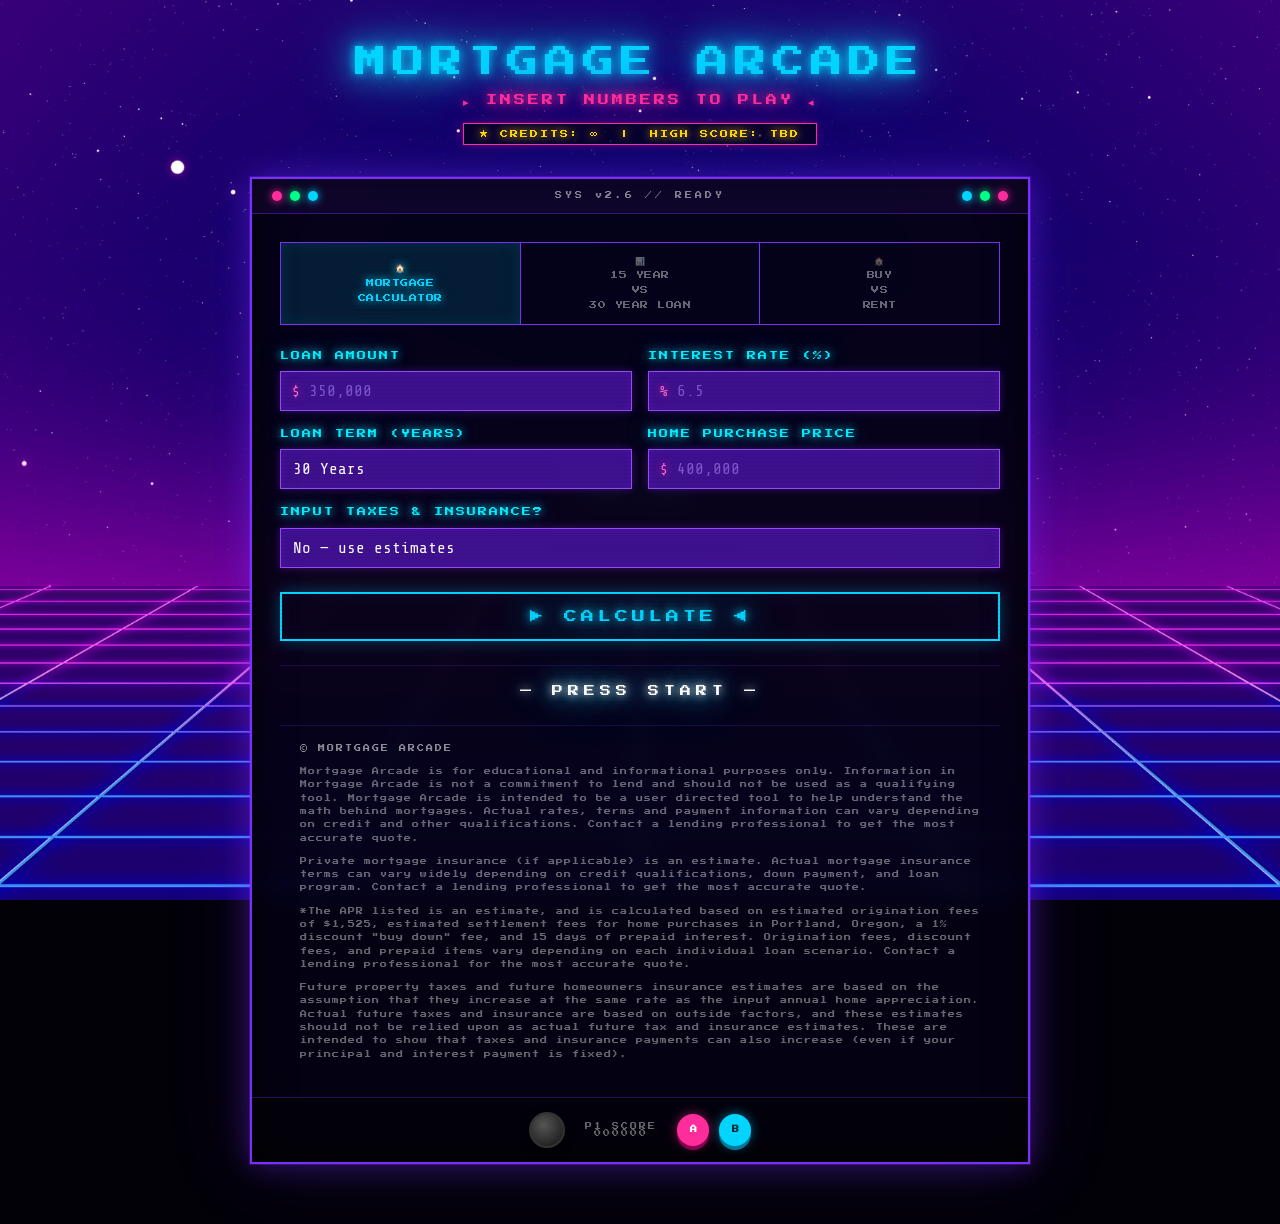
==== index.html @ 1bd2f2fd "Rename index.html.html to index.html" ====
<!DOCTYPE html>
<html lang="en">
<head>
<meta charset="UTF-8">
<meta name="viewport" content="width=device-width, initial-scale=1.0">
<title>MORTGAGE ARCADE</title>
<link href="https://fonts.googleapis.com/css2?family=Press+Start+2P&family=Orbitron:wght@700&family=Share+Tech+Mono&display=swap" rel="stylesheet">
<style>
  :root {
    --pink: #ff2d9b;
    --blue: #00d4ff;
    --purple: #7b2fff;
    --dark: #05030f;
    --darker: #020108;
    --grid-pink: rgba(255, 45, 155, 0.6);
    --grid-blue: rgba(0, 212, 255, 0.8);
    --glow-pink: 0 0 10px #ff2d9b, 0 0 30px #ff2d9b, 0 0 60px #ff2d9b;
    --glow-blue: 0 0 10px #00d4ff, 0 0 30px #00d4ff, 0 0 60px #00d4ff;
    --glow-purple: 0 0 10px #7b2fff, 0 0 30px #7b2fff;
  }

  * { margin: 0; padding: 0; box-sizing: border-box; }

  body {
    background: var(--darker);
    font-family: 'Press Start 2P', monospace;
    min-height: 100vh;
    overflow-x: hidden;
    color: white;
  }

  .scene {
    position: fixed; inset: 0; z-index: 0;
    background: url('background.png') center center / cover no-repeat;
    background-color: #05030f;
  }

  .app {
    position: relative; z-index: 10; min-height: 100vh;
    display: flex; flex-direction: column; align-items: center;
    padding: 30px 20px 60px;
  }

  .header { text-align: center; margin-bottom: 32px; margin-top: 10px; }

  .title-main {
    font-size: clamp(18px, 4vw, 32px); letter-spacing: 6px;
    color: var(--blue); text-shadow: var(--glow-blue); line-height: 1.4;
  }

  .title-sub {
    font-size: clamp(8px, 1.5vw, 11px); color: var(--pink);
    text-shadow: var(--glow-pink); letter-spacing: 3px; margin-top: 10px;
  }

  .coin-display {
    display: inline-flex; align-items: center; gap: 8px; margin-top: 14px;
    background: rgba(0,0,0,0.6); border: 1px solid var(--pink);
    box-shadow: 0 0 10px rgba(255,45,155,0.3); padding: 6px 16px;
    font-size: 8px; color: #ffd700; text-shadow: 0 0 8px #ffd700; letter-spacing: 2px;
  }

  .cabinet {
    width: 100%; max-width: 780px;
    background: rgba(5, 3, 20, 0.92); border: 2px solid var(--purple);
    box-shadow:
      0 0 0 1px rgba(123,47,255,0.3), 0 0 30px rgba(123,47,255,0.4),
      0 0 80px rgba(123,47,255,0.15), inset 0 0 40px rgba(0,0,0,0.8);
    backdrop-filter: blur(10px);
  }

  .cabinet-top {
    display: flex; align-items: center; justify-content: space-between;
    padding: 12px 20px; border-bottom: 1px solid rgba(123,47,255,0.4);
    background: rgba(123,47,255,0.08);
  }

  .cab-lights { display: flex; gap: 8px; }
  .cab-light { width: 10px; height: 10px; border-radius: 50%; }
  .cab-light.r { background: var(--pink); box-shadow: 0 0 8px var(--pink); }
  .cab-light.g { background: #00ff88; box-shadow: 0 0 8px #00ff88; }
  .cab-light.b { background: var(--blue); box-shadow: 0 0 8px var(--blue); }
  .cab-title { font-size: 7px; color: rgba(255,255,255,0.5); letter-spacing: 3px; }

  .screen { padding: 28px 28px 20px; position: relative; }
  .screen::after {
    content: ''; position: absolute; inset: 0;
    background: repeating-linear-gradient(0deg, transparent, transparent 2px, rgba(0,0,0,0.03) 2px, rgba(0,0,0,0.03) 4px);
    pointer-events: none; z-index: 100;
  }

  /* ── MODE SELECTOR ── */
  .mode-selector {
    display: flex; gap: 0; margin-bottom: 24px; border: 1px solid var(--purple);
  }

  .mode-btn {
    flex: 1; padding: 10px 4px; background: transparent; border: none; cursor: pointer;
    font-family: 'Press Start 2P', monospace; font-size: clamp(6px, 1vw, 8px);
    color: rgba(255,255,255,0.4); letter-spacing: 0.5px; transition: all 0.15s;
    border-right: 1px solid var(--purple); text-align: center; line-height: 1.9;
  }
  .mode-btn:last-child { border-right: none; }
  .mode-btn:hover { background: rgba(123,47,255,0.2); color: white; }
  .mode-btn.active {
    background: rgba(0,212,255,0.12); color: var(--blue);
    text-shadow: 0 0 8px var(--blue); box-shadow: inset 0 0 15px rgba(0,212,255,0.1);
  }

  .panel { display: none; }
  .panel.active { display: block; }

  /* ── FORM ── */
  .calc-form { display: flex; flex-direction: column; gap: 16px; }

  .form-row { display: grid; grid-template-columns: 1fr 1fr; gap: 16px; }
  @media (max-width: 540px) { .form-row { grid-template-columns: 1fr; } }

  .field { display: flex; flex-direction: column; gap: 8px; }

  .field label {
    font-size: 9px; color: #00eeff;
    text-shadow: 0 0 8px rgba(0,238,255,0.9), 0 0 20px rgba(0,212,255,0.5); letter-spacing: 2px; line-height: 1.6;
  }

  .field-wrap { position: relative; }

  .field-prefix {
    position: absolute; left: 12px; top: 50%; transform: translateY(-50%);
    font-family: 'Share Tech Mono', monospace; font-size: 14px;
    color: #ff6ec7; pointer-events: none;
    text-shadow: 0 0 8px rgba(255,45,155,0.8);
  }

  .field input, .field select {
    width: 100%; background: rgba(80, 20, 180, 0.75); border: 1px solid rgba(160,80,255,0.9);
    color: #ffffff; font-family: 'Share Tech Mono', monospace; font-size: 16px;
    padding: 10px 12px 10px 28px; outline: none;
    transition: border-color 0.2s, box-shadow 0.2s; -webkit-appearance: none;
    box-shadow: 0 0 8px rgba(123,47,255,0.35), inset 0 0 12px rgba(123,47,255,0.12);
  }
  .field input.no-prefix, .field select { padding-left: 12px; }
  .field input:focus, .field select:focus {
    border-color: #00eeff;
    box-shadow: 0 0 0 1px #00eeff, 0 0 18px rgba(0,212,255,0.5), inset 0 0 14px rgba(0,212,255,0.1);
  }
  .field input::placeholder { color: rgba(180,140,255,0.55); }
  .field select option { background: #0a0020; }

  /* Optional tax/insurance fields */
  .optional-fields {
    display: none;
    flex-direction: column;
    gap: 16px;
    padding: 16px;
    border: 1px solid rgba(255,45,155,0.3);
    background: rgba(255,45,155,0.04);
    margin-top: -4px;
  }
  .optional-fields.visible { display: flex; }

  .calc-btn {
    width: 100%; padding: 16px; background: transparent; border: 2px solid var(--blue);
    color: var(--blue); font-family: 'Press Start 2P', monospace;
    font-size: clamp(9px, 1.8vw, 13px); letter-spacing: 4px; cursor: pointer;
    transition: all 0.2s; text-shadow: var(--glow-blue);
    box-shadow: 0 0 15px rgba(0,212,255,0.3), inset 0 0 15px rgba(0,212,255,0.05);
    margin-top: 8px; position: relative; overflow: hidden;
  }
  .calc-btn::before {
    content: ''; position: absolute; inset: 0;
    background: linear-gradient(90deg, transparent, rgba(0,212,255,0.15), transparent);
    transform: translateX(-100%); transition: transform 0.5s;
  }
  .calc-btn:hover {
    background: rgba(0,212,255,0.12);
    box-shadow: 0 0 25px rgba(0,212,255,0.6), inset 0 0 25px rgba(0,212,255,0.1);
    transform: translateY(-1px);
  }
  .calc-btn:hover::before { transform: translateX(100%); }
  .calc-btn:active { transform: translateY(1px); }

  /* ── RESULTS ── */
  .results-panel {
    margin-top: 28px;
    display: none;
  }
  .results-panel.show { display: block; }

  /* Big total payment display */
  .total-payment-block {
    text-align: center;
    padding: 28px 20px 24px;
    background: rgba(0,212,255,0.07);
    border: 2px solid var(--blue);
    box-shadow: 0 0 30px rgba(0,212,255,0.2), inset 0 0 30px rgba(0,212,255,0.04);
    margin-bottom: 24px;
  }

  .total-label {
    font-family: 'Press Start 2P', monospace;
    font-size: clamp(8px, 1.5vw, 11px);
    color: rgba(255,255,255,0.6);
    letter-spacing: 4px;
    text-transform: uppercase;
    margin-bottom: 14px;
  }

  .total-amount {
    font-family: 'Share Tech Mono', monospace;
    font-size: clamp(38px, 8vw, 62px);
    font-weight: bold;
    color: var(--blue);
    text-shadow: 0 0 20px rgba(0,212,255,0.8), 0 0 50px rgba(0,212,255,0.4);
    line-height: 1;
    letter-spacing: 2px;
  }

  .total-sublabel {
    font-family: 'Share Tech Mono', monospace;
    font-size: 13px;
    color: rgba(255,255,255,0.4);
    letter-spacing: 2px;
    margin-top: 8px;
  }

  .total-apr {
    font-family: 'Share Tech Mono', monospace;
    font-size: clamp(16px, 2.8vw, 22px);
    font-weight: bold;
    color: var(--blue);
    text-shadow: 0 0 14px rgba(0,212,255,0.6);
    letter-spacing: 2px;
    margin-top: 10px;
  }

  /* APR in compare columns */
  .compare-apr {
    font-family: 'Share Tech Mono', monospace;
    font-size: clamp(13px, 2vw, 17px);
    font-weight: bold;
    letter-spacing: 1px;
    margin-top: 8px;
  }
  .col-15 .compare-apr { color: var(--blue); text-shadow: 0 0 10px rgba(0,212,255,0.5); }
  .col-30 .compare-apr { color: var(--pink); text-shadow: 0 0 10px rgba(255,45,155,0.5); }

  /* Line items */
  .line-items {
    display: flex;
    flex-direction: column;
    gap: 0;
    border: 1px solid rgba(123,47,255,0.4);
  }

  .line-item {
    display: flex;
    align-items: center;
    justify-content: space-between;
    padding: 16px 20px;
    border-bottom: 1px solid rgba(123,47,255,0.2);
    background: rgba(0,0,0,0.35);
    transition: background 0.15s;
  }
  .line-item:last-child { border-bottom: none; }
  .line-item:hover { background: rgba(123,47,255,0.1); }

  .line-item-label {
    font-family: 'Share Tech Mono', monospace;
    font-size: clamp(12px, 2vw, 15px);
    color: rgba(255,255,255,0.75);
    letter-spacing: 1px;
  }

  .line-item-value {
    font-family: 'Share Tech Mono', monospace;
    font-size: clamp(15px, 2.8vw, 22px);
    font-weight: bold;
    color: #fff;
    letter-spacing: 1px;
    white-space: nowrap;
  }

  .line-item.pmi { background: rgba(255,45,155,0.06); }
  .line-item.pmi .line-item-value { color: var(--pink); text-shadow: 0 0 8px rgba(255,45,155,0.5); }

  /* PMI disclaimer */
  .pmi-disclaimer {
    display: none;
    margin-top: 18px;
    padding: 14px 18px;
    border: 1px solid rgba(255,45,155,0.35);
    background: rgba(255,45,155,0.05);
    box-shadow: 0 0 14px rgba(255,45,155,0.1);
  }
  .pmi-disclaimer.show { display: block; }
  .pmi-disclaimer p {
    font-family: 'Share Tech Mono', monospace;
    font-size: 11px;
    color: rgba(255,255,255,0.65);
    line-height: 1.9;
  }
  .pmi-disclaimer p strong { color: var(--pink); }

  /* ── FOOTER CABINET ── */
  .cabinet-footer {
    display: flex; align-items: center; justify-content: center; gap: 20px;
    padding: 14px 20px; border-top: 1px solid rgba(123,47,255,0.3);
    background: rgba(0,0,0,0.4);
  }

  .joystick {
    width: 36px; height: 36px; background: radial-gradient(circle at 40% 35%, #555, #111);
    border-radius: 50%; border: 2px solid #333; box-shadow: 0 3px 8px rgba(0,0,0,0.8);
    cursor: pointer; transition: transform 0.1s;
  }
  .joystick:active { transform: scale(0.92); }

  .action-btns { display: flex; gap: 10px; }

  .action-btn {
    width: 32px; height: 32px; border-radius: 50%; border: none; cursor: pointer;
    font-family: 'Press Start 2P', monospace; font-size: 7px; font-weight: bold;
    transition: all 0.15s; position: relative; top: 0;
  }
  .action-btn:active { top: 3px; }
  .btn-a { background: var(--pink); color: white; box-shadow: 0 4px 0 #8a0050, 0 0 12px rgba(255,45,155,0.5); }
  .btn-b { background: var(--blue); color: #002a33; box-shadow: 0 4px 0 #007a99, 0 0 12px rgba(0,212,255,0.5); }

  .score-display { font-size: 7px; color: rgba(255,255,255,0.4); letter-spacing: 2px; text-align: center; }

  /* ── ARCADE DISCLAIMER ── */
  .arcade-disclaimer {
    margin-top: 28px;
    padding: 16px 20px;
    border-top: 1px solid rgba(123,47,255,0.2);
    display: flex;
    flex-direction: column;
    gap: 10px;
  }
  .arcade-disclaimer p {
    font-family: 'Press Start 2P', monospace;
    font-size: 7px;
    color: rgba(255,255,255,0.4);
    letter-spacing: 1px;
    line-height: 1.9;
    text-align: left;
  }
  .arcade-disclaimer p:first-child {
    color: rgba(255,255,255,0.55);
    letter-spacing: 2px;
  }

  .press-start { text-align: center; margin-top: 24px; padding-top: 20px; border-top: 1px solid rgba(123,47,255,0.2); }
  .press-start-text {
    font-size: clamp(8px, 1.5vw, 11px); color: #fff;
    text-shadow: 0 0 10px #fff, 0 0 20px var(--blue), 0 0 40px var(--blue), 0 0 70px var(--blue);
    letter-spacing: 5px; cursor: pointer; transition: text-shadow 0.3s;
  }
  .press-start-text:hover {
    text-shadow: 0 0 15px #fff, 0 0 30px var(--blue), 0 0 60px var(--blue), 0 0 100px var(--blue), 0 0 140px rgba(0,212,255,0.5);
  }

  ::-webkit-scrollbar { width: 4px; height: 4px; }
  ::-webkit-scrollbar-track { background: rgba(0,0,0,0.3); }
  ::-webkit-scrollbar-thumb { background: var(--purple); }

  /* ── ARCADE ALERT MODAL ── */
  .arcade-alert-overlay {
    display: none;
    position: fixed;
    inset: 0;
    background: rgba(0,0,0,0.75);
    z-index: 1000;
    align-items: center;
    justify-content: center;
    padding: 20px;
  }
  .arcade-alert-overlay.show { display: flex; }

  .arcade-alert-box {
    background: rgba(5, 3, 20, 0.98);
    border: 2px solid var(--pink);
    box-shadow: 0 0 40px rgba(255,45,155,0.5), inset 0 0 30px rgba(0,0,0,0.6);
    padding: 36px 32px 28px;
    max-width: 480px;
    width: 100%;
    text-align: center;
    position: relative;
  }

  .arcade-alert-box.warn-over100 {
    border-color: var(--blue);
    box-shadow: 0 0 40px rgba(0,212,255,0.5), inset 0 0 30px rgba(0,0,0,0.6);
  }

  .arcade-alert-icon {
    font-family: 'Press Start 2P', monospace;
    font-size: clamp(18px, 4vw, 28px);
    color: var(--pink);
    text-shadow: var(--glow-pink);
    margin-bottom: 18px;
    letter-spacing: 4px;
  }
  .warn-over100 .arcade-alert-icon { color: var(--blue); text-shadow: var(--glow-blue); }

  .arcade-alert-msg {
    font-family: 'Share Tech Mono', monospace;
    font-size: clamp(12px, 2vw, 15px);
    color: rgba(255,255,255,0.85);
    line-height: 1.8;
    letter-spacing: 1px;
    margin-bottom: 24px;
  }

  .arcade-alert-btn {
    font-family: 'Press Start 2P', monospace;
    font-size: clamp(8px, 1.4vw, 11px);
    letter-spacing: 3px;
    padding: 12px 28px;
    background: transparent;
    border: 2px solid var(--pink);
    color: var(--pink);
    text-shadow: var(--glow-pink);
    box-shadow: 0 0 14px rgba(255,45,155,0.3);
    cursor: pointer;
    transition: all 0.15s;
  }
  .arcade-alert-btn:hover {
    background: rgba(255,45,155,0.12);
    box-shadow: 0 0 24px rgba(255,45,155,0.6);
  }
  .warn-over100 .arcade-alert-btn {
    border-color: var(--blue);
    color: var(--blue);
    text-shadow: var(--glow-blue);
    box-shadow: 0 0 14px rgba(0,212,255,0.3);
  }
  .warn-over100 .arcade-alert-btn:hover {
    background: rgba(0,212,255,0.12);
    box-shadow: 0 0 24px rgba(0,212,255,0.6);
  }

  /* ── 15 vs 30 COMPARISON LAYOUT ── */
  .compare-inputs {
    display: grid;
    grid-template-columns: 1fr 1fr;
    gap: 16px;
    margin-bottom: 20px;
  }
  @media (max-width: 560px) { .compare-inputs { grid-template-columns: 1fr; } }

  .compare-col {
    border: 1px solid rgba(123,47,255,0.5);
    padding: 16px;
    background: rgba(0,0,0,0.3);
  }

  .compare-col-title {
    font-family: 'Press Start 2P', monospace;
    font-size: clamp(8px, 1.4vw, 11px);
    letter-spacing: 3px;
    text-align: center;
    padding-bottom: 14px;
    margin-bottom: 14px;
    border-bottom: 1px solid rgba(123,47,255,0.3);
  }
  .compare-col-title.title-15 {
    color: var(--blue);
    text-shadow: var(--glow-blue);
  }
  .compare-col-title.title-30 {
    color: var(--pink);
    text-shadow: var(--glow-pink);
  }

  .compare-col .field { margin-bottom: 12px; }
  .compare-col .field:last-child { margin-bottom: 0; }

  /* Shared T&I row below the two columns */
  .compare-tai-row {
    margin-bottom: 16px;
  }

  /* Side-by-side results */
  .compare-results {
    display: none;
    margin-top: 28px;
  }
  .compare-results.show { display: block; }

  .compare-results-grid {
    display: grid;
    grid-template-columns: 1fr 1fr;
    gap: 16px;
    margin-bottom: 20px;
  }
  @media (max-width: 560px) { .compare-results-grid { grid-template-columns: 1fr; } }

  .compare-result-col {
    border: 2px solid rgba(123,47,255,0.5);
    background: rgba(0,0,0,0.4);
    overflow: hidden;
  }
  .compare-result-col.col-15 { border-color: rgba(0,212,255,0.5); }
  .compare-result-col.col-30 { border-color: rgba(255,45,155,0.5); }

  .compare-result-header {
    font-family: 'Press Start 2P', monospace;
    font-size: clamp(8px, 1.4vw, 10px);
    letter-spacing: 3px;
    text-align: center;
    padding: 12px 8px;
    border-bottom: 1px solid rgba(123,47,255,0.3);
  }
  .col-15 .compare-result-header { background: rgba(0,212,255,0.08); color: var(--blue); text-shadow: var(--glow-blue); border-color: rgba(0,212,255,0.2); }
  .col-30 .compare-result-header { background: rgba(255,45,155,0.08); color: var(--pink); text-shadow: var(--glow-pink); border-color: rgba(255,45,155,0.2); }

  .compare-total-block {
    text-align: center;
    padding: 18px 10px 14px;
    border-bottom: 1px solid rgba(123,47,255,0.2);
  }
  .col-15 .compare-total-block { border-color: rgba(0,212,255,0.15); }
  .col-30 .compare-total-block { border-color: rgba(255,45,155,0.15); }

  .compare-total-label {
    font-family: 'Press Start 2P', monospace;
    font-size: clamp(6px, 1vw, 8px);
    color: rgba(255,255,255,0.5);
    letter-spacing: 2px;
    margin-bottom: 8px;
  }

  .compare-total-amount {
    font-family: 'Share Tech Mono', monospace;
    font-size: clamp(24px, 4.5vw, 38px);
    font-weight: bold;
    line-height: 1;
    letter-spacing: 1px;
  }
  .col-15 .compare-total-amount { color: var(--blue); text-shadow: 0 0 16px rgba(0,212,255,0.7); }
  .col-30 .compare-total-amount { color: var(--pink); text-shadow: 0 0 16px rgba(255,45,155,0.7); }

  .compare-total-sub {
    font-family: 'Share Tech Mono', monospace;
    font-size: 11px;
    color: rgba(255,255,255,0.35);
    margin-top: 4px;
  }

  .compare-line-items { display: flex; flex-direction: column; }

  .compare-line-item {
    display: flex;
    flex-direction: column;
    padding: 10px 14px;
    border-bottom: 1px solid rgba(123,47,255,0.12);
    background: rgba(0,0,0,0.2);
    transition: background 0.15s;
  }
  .compare-line-item:last-child { border-bottom: none; }
  .compare-line-item:hover { background: rgba(123,47,255,0.1); }

  .compare-line-label {
    font-family: 'Share Tech Mono', monospace;
    font-size: clamp(9px, 1.4vw, 11px);
    color: rgba(255,255,255,0.55);
    letter-spacing: 0.5px;
    margin-bottom: 3px;
    text-transform: uppercase;
  }

  .compare-line-value {
    font-family: 'Share Tech Mono', monospace;
    font-size: clamp(14px, 2.2vw, 18px);
    font-weight: bold;
    color: #fff;
  }

  .compare-line-item.pmi-item { background: rgba(255,45,155,0.06); }
  .compare-line-item.pmi-item .compare-line-value { color: var(--pink); text-shadow: 0 0 8px rgba(255,45,155,0.5); }

  /* Shared PMI disclaimer below both columns */
  .compare-pmi-disclaimer {
    display: none;
    margin-top: 16px;
    padding: 14px 18px;
    border: 1px solid rgba(255,45,155,0.35);
    background: rgba(255,45,155,0.05);
    box-shadow: 0 0 14px rgba(255,45,155,0.1);
  }
  .compare-pmi-disclaimer.show { display: block; }
  .compare-pmi-disclaimer p {
    font-family: 'Share Tech Mono', monospace;
    font-size: 11px;
    color: rgba(255,255,255,0.65);
    line-height: 1.9;
  }
  .compare-pmi-disclaimer p strong { color: var(--pink); }

  /* ── PAYMENT DIFFERENCE CALLOUT ── */
  .payment-diff-block {
    display: none;
    margin-top: 20px;
    padding: 20px 24px;
    border: 2px solid #ffd700;
    background: rgba(255, 215, 0, 0.07);
    box-shadow: 0 0 24px rgba(255,215,0,0.25), inset 0 0 20px rgba(255,215,0,0.04);
    text-align: center;
  }
  .payment-diff-block.show { display: block; }
  .payment-diff-text {
    font-family: 'Share Tech Mono', monospace;
    font-size: clamp(14px, 2.5vw, 18px);
    font-weight: bold;
    color: #ffd700;
    text-shadow: 0 0 12px rgba(255,215,0,0.8);
    line-height: 1.6;
  }
  .payment-diff-text .diff-amount {
    font-size: clamp(20px, 4vw, 28px);
    display: inline-block;
  }

  /* ── PROS / CONS GRID ── */
  .pros-cons-grid {
    display: none;
    grid-template-columns: 1fr 1fr;
    gap: 16px;
    margin-top: 20px;
  }
  .pros-cons-grid.show { display: grid; }
  @media (max-width: 560px) { .pros-cons-grid { grid-template-columns: 1fr; } }

  .pros-cons-col {
    display: flex;
    flex-direction: column;
    gap: 10px;
  }

  .pc-section {
    border: 1px solid rgba(123,47,255,0.3);
    background: rgba(0,0,0,0.3);
    padding: 14px 16px;
  }
  .col-15 .pc-section { border-color: rgba(0,212,255,0.25); }
  .col-30 .pc-section { border-color: rgba(255,45,155,0.25); }

  .pc-title {
    font-family: 'Press Start 2P', monospace;
    font-size: clamp(7px, 1.1vw, 9px);
    letter-spacing: 3px;
    margin-bottom: 10px;
    padding-bottom: 8px;
    border-bottom: 1px solid rgba(255,255,255,0.08);
  }
  .pc-title.pros { color: #00ff88; text-shadow: 0 0 8px rgba(0,255,136,0.5); }
  .pc-title.cons { color: var(--pink); text-shadow: 0 0 8px rgba(255,45,155,0.4); }

  .pc-list {
    list-style: none;
    display: flex;
    flex-direction: column;
    gap: 8px;
  }
  .pc-list li {
    font-family: 'Share Tech Mono', monospace;
    font-size: clamp(10px, 1.6vw, 12px);
    color: rgba(255,255,255,0.8);
    line-height: 1.6;
    padding-left: 16px;
    position: relative;
  }
  .pc-list li::before {
    position: absolute;
    left: 0;
    top: 0;
  }
  .pros .pc-list li::before { content: '✓'; color: #00ff88; }
  .cons .pc-list li::before { content: '✗'; color: var(--pink); }
  .pc-list li em {
    color: #ffd700;
    font-style: normal;
    text-shadow: 0 0 6px rgba(255,215,0,0.5);
  }

  /* Accelerated payoff highlight */
  .payoff-highlight {
    display: block;
    margin-top: 8px;
    font-family: 'Orbitron', sans-serif;
    font-size: clamp(10px, 1.6vw, 12px);
    font-weight: 700;
    color: #ffd700;
    text-shadow: 0 0 10px rgba(255,215,0,0.7), 0 0 24px rgba(255,215,0,0.3);
    line-height: 1.7;
    letter-spacing: 0.5px;
    border-left: 3px solid #ffd700;
    padding-left: 10px;
    background: rgba(255,215,0,0.05);
    padding-top: 6px;
    padding-bottom: 6px;
  }

  /* ── BUY VS RENT PANEL ── */
  .bvr-inputs {
    display: grid;
    grid-template-columns: 1fr 1fr;
    gap: 16px;
    margin-bottom: 20px;
  }
  @media (max-width: 580px) { .bvr-inputs { grid-template-columns: 1fr; } }

  .bvr-col {
    border: 1px solid rgba(123,47,255,0.5);
    padding: 16px;
    background: rgba(0,0,0,0.3);
  }

  .bvr-col-title {
    font-family: 'Press Start 2P', monospace;
    font-size: clamp(8px, 1.4vw, 11px);
    letter-spacing: 3px;
    text-align: center;
    padding-bottom: 14px;
    margin-bottom: 14px;
    border-bottom: 1px solid rgba(123,47,255,0.3);
  }
  .bvr-col-title.title-rent { color: var(--pink); text-shadow: var(--glow-pink); border-color: rgba(255,45,155,0.25); }
  .bvr-col-title.title-buy  { color: var(--blue); text-shadow: var(--glow-blue); border-color: rgba(0,212,255,0.25); }

  .bvr-col .field { margin-bottom: 12px; }
  .bvr-col .field:last-child { margin-bottom: 0; }

  .bvr-opt-fields {
    display: none;
    flex-direction: column;
    gap: 10px;
    padding: 12px;
    border: 1px solid rgba(255,45,155,0.25);
    background: rgba(255,45,155,0.04);
    margin-top: 8px;
  }
  .bvr-opt-fields.visible { display: flex; }

  /* Results */
  .bvr-results {
    display: none;
    margin-top: 28px;
  }
  .bvr-results.show { display: block; }

  .bvr-results-grid {
    display: grid;
    grid-template-columns: 1fr 1fr;
    gap: 16px;
    margin-bottom: 20px;
  }
  @media (max-width: 580px) { .bvr-results-grid { grid-template-columns: 1fr; } }

  .bvr-result-col {
    border: 2px solid rgba(123,47,255,0.5);
    background: rgba(0,0,0,0.4);
    overflow: hidden;
  }
  .bvr-result-col.col-rent { border-color: rgba(255,45,155,0.5); }
  .bvr-result-col.col-buy  { border-color: rgba(0,212,255,0.5); }

  .bvr-result-header {
    font-family: 'Press Start 2P', monospace;
    font-size: clamp(8px, 1.4vw, 10px);
    letter-spacing: 3px;
    text-align: center;
    padding: 12px 8px;
    border-bottom: 1px solid rgba(123,47,255,0.2);
  }
  .col-rent .bvr-result-header { background: rgba(255,45,155,0.08); color: var(--pink); text-shadow: var(--glow-pink); border-color: rgba(255,45,155,0.2); }
  .col-buy  .bvr-result-header { background: rgba(0,212,255,0.08);  color: var(--blue); text-shadow: var(--glow-blue);  border-color: rgba(0,212,255,0.2);  }

  .bvr-metric-block {
    padding: 16px 14px 12px;
    border-bottom: 1px solid rgba(123,47,255,0.15);
  }
  .col-rent .bvr-metric-block { border-color: rgba(255,45,155,0.12); }
  .col-buy  .bvr-metric-block { border-color: rgba(0,212,255,0.12);  }
  .bvr-metric-block:last-child { border-bottom: none; }

  .bvr-metric-title {
    font-family: 'Press Start 2P', monospace;
    font-size: clamp(6px, 0.9vw, 8px);
    letter-spacing: 2px;
    margin-bottom: 10px;
    color: rgba(255,255,255,0.45);
  }

  .bvr-metric-value {
    font-family: 'Share Tech Mono', monospace;
    font-size: clamp(22px, 4vw, 34px);
    font-weight: bold;
    line-height: 1;
    letter-spacing: 1px;
    margin-bottom: 10px;
  }
  .col-rent .bvr-metric-value { color: var(--pink); text-shadow: 0 0 14px rgba(255,45,155,0.6); }
  .col-buy  .bvr-metric-value { color: var(--blue); text-shadow: 0 0 14px rgba(0,212,255,0.6);  }

  .bvr-sub-lines { display: flex; flex-direction: column; gap: 0; }

  .bvr-sub-line {
    display: flex;
    justify-content: space-between;
    align-items: center;
    padding: 7px 0;
    border-bottom: 1px solid rgba(255,255,255,0.05);
    gap: 8px;
  }
  .bvr-sub-line:last-child { border-bottom: none; }

  .bvr-sub-label {
    font-family: 'Share Tech Mono', monospace;
    font-size: clamp(9px, 1.3vw, 11px);
    color: rgba(255,255,255,0.5);
    text-transform: uppercase;
    letter-spacing: 0.5px;
    flex: 1;
  }

  .bvr-sub-value {
    font-family: 'Share Tech Mono', monospace;
    font-size: clamp(12px, 1.8vw, 15px);
    font-weight: bold;
    color: #fff;
    white-space: nowrap;
  }

  /* Net worth comparison callout */
  .bvr-verdict {
    display: none;
    margin-top: 20px;
    padding: 20px 24px;
    border: 2px solid #ffd700;
    background: rgba(255,215,0,0.07);
    box-shadow: 0 0 24px rgba(255,215,0,0.2);
    text-align: center;
  }
  .bvr-verdict.show { display: block; }
  .bvr-verdict-text {
    font-family: 'Share Tech Mono', monospace;
    font-size: clamp(13px, 2.2vw, 16px);
    font-weight: bold;
    color: #ffd700;
    text-shadow: 0 0 10px rgba(255,215,0,0.7);
    line-height: 1.7;
  }
  .bvr-verdict-text .v-amount {
    font-size: clamp(18px, 3.5vw, 26px);
    display: inline-block;
  }

  /* ── DOWN PAYMENT INVEST POPUP ── */
  .dp-invest-popup {
    display: none;
    margin-top: 8px;
    padding: 12px 14px;
    border: 1px solid #ffd700;
    background: rgba(255,215,0,0.07);
    box-shadow: 0 0 12px rgba(255,215,0,0.2);
    animation: fadeInPop 0.25s ease;
  }
  .dp-invest-popup.visible { display: block; }

  @keyframes fadeInPop {
    from { opacity: 0; transform: translateY(-6px); }
    to   { opacity: 1; transform: translateY(0); }
  }

  .dp-invest-label {
    font-family: 'Press Start 2P', monospace;
    font-size: clamp(7px, 1vw, 9px);
    color: #ffd700;
    text-shadow: 0 0 8px rgba(255,215,0,0.6);
    letter-spacing: 2px;
    margin-bottom: 10px;
    line-height: 1.6;
  }

  .dp-invest-options {
    display: flex;
    gap: 10px;
  }

  .dp-invest-btn {
    flex: 1;
    padding: 9px 6px;
    background: transparent;
    border: 1px solid rgba(255,215,0,0.4);
    color: rgba(255,255,255,0.6);
    font-family: 'Press Start 2P', monospace;
    font-size: clamp(7px, 1vw, 9px);
    letter-spacing: 2px;
    cursor: pointer;
    transition: all 0.15s;
    text-align: center;
  }
  .dp-invest-btn:hover {
    border-color: #ffd700;
    color: #ffd700;
    background: rgba(255,215,0,0.08);
    box-shadow: 0 0 10px rgba(255,215,0,0.2);
  }
  .dp-invest-btn.selected {
    background: rgba(255,215,0,0.15);
    border-color: #ffd700;
    color: #ffd700;
    text-shadow: 0 0 8px rgba(255,215,0,0.6);
    box-shadow: 0 0 14px rgba(255,215,0,0.25);
  }

  .bvr-sub-line.dp-note .bvr-sub-label { color: #ffd700; }
  .bvr-sub-line.dp-note .bvr-sub-value { color: #ffd700; text-shadow: 0 0 6px rgba(255,215,0,0.5); }

  /* ── CURRENT PAYMENT BLOCK (top of results) ── */
  .bvr-current-grid {
    display: grid;
    grid-template-columns: 1fr 1fr;
    gap: 16px;
    margin-bottom: 0;
  }
  @media (max-width: 580px) { .bvr-current-grid { grid-template-columns: 1fr; } }

  .bvr-current-col {
    padding: 16px 18px;
    background: rgba(0,0,0,0.45);
    border-bottom: none;
  }
  .col-rent .bvr-current-col { border: 2px solid rgba(255,45,155,0.4); }
  .col-buy  .bvr-current-col { border: 2px solid rgba(0,212,255,0.4); }

  .bvr-current-label {
    font-family: 'Share Tech Mono', monospace;
    font-size: clamp(10px, 1.5vw, 13px);
    font-weight: normal;
    letter-spacing: 2px;
    color: rgba(255,255,255,0.45);
    margin-bottom: 6px;
    text-transform: uppercase;
  }

  .bvr-current-value {
    font-family: 'Share Tech Mono', monospace;
    font-size: clamp(20px, 3.8vw, 30px);
    font-weight: normal;
    line-height: 1;
    letter-spacing: 1px;
  }
  .col-rent .bvr-current-value { color: var(--pink); text-shadow: 0 0 10px rgba(255,45,155,0.4); }
  .col-buy  .bvr-current-value { color: var(--blue); text-shadow: 0 0 10px rgba(0,212,255,0.4); }

  .bvr-current-sub {
    font-family: 'Share Tech Mono', monospace;
    font-size: 11px;
    color: rgba(255,255,255,0.3);
    margin-top: 4px;
  }

  /* Dash items in current rent column */
  .bvr-sub-line .bvr-sub-value.dash-item {
    color: rgba(255,255,255,0.25);
    font-size: 16px;
  }

  /* Future section header labels (bigger/bolder than current) */
  .bvr-future-header {
    font-family: 'Press Start 2P', monospace;
    font-size: clamp(9px, 1.6vw, 12px);
    letter-spacing: 3px;
    text-align: center;
    padding: 14px 8px;
    border-bottom: 1px solid rgba(123,47,255,0.2);
    font-weight: bold;
  }
  .col-rent .bvr-future-header { background: rgba(255,45,155,0.1); color: var(--pink); text-shadow: var(--glow-pink); border-color: rgba(255,45,155,0.25); }
  .col-buy  .bvr-future-header { background: rgba(0,212,255,0.1);  color: var(--blue); text-shadow: var(--glow-blue);  border-color: rgba(0,212,255,0.25); }

  /* PMI disclaimer in current section */
  .bvr-current-pmi-disclaimer {
    display: none;
    margin-top: 14px;
    padding: 12px 16px;
    border: 1px solid rgba(255,45,155,0.35);
    background: rgba(255,45,155,0.05);
    box-shadow: 0 0 12px rgba(255,45,155,0.1);
  }
  .bvr-current-pmi-disclaimer.show { display: block; }
  .bvr-current-pmi-disclaimer p {
    font-family: 'Share Tech Mono', monospace;
    font-size: 11px;
    color: rgba(255,255,255,0.65);
    line-height: 1.9;
  }
  .bvr-current-pmi-disclaimer p strong { color: var(--pink); }

  /* ── YEARS DIVIDER ── */
  .bvr-years-divider {
    display: flex;
    align-items: center;
    justify-content: center;
    gap: 14px;
    margin: 22px 0 18px;
    position: relative;
  }
  .bvr-years-divider::before,
  .bvr-years-divider::after {
    content: '';
    flex: 1;
    height: 1px;
    background: linear-gradient(90deg, transparent, rgba(255,215,0,0.5));
  }
  .bvr-years-divider::after {
    background: linear-gradient(90deg, rgba(255,215,0,0.5), transparent);
  }

  .bvr-years-label {
    font-family: 'Press Start 2P', monospace;
    font-size: clamp(11px, 2vw, 16px);
    color: #ffd700;
    text-shadow:
      0 0 8px rgba(255,215,0,0.9),
      0 0 20px rgba(255,215,0,0.5),
      2px 2px 0 rgba(180,80,0,0.8),
      4px 4px 0 rgba(100,20,0,0.5);
    letter-spacing: 3px;
    text-transform: uppercase;
    white-space: nowrap;
    padding: 0 4px;
  }

  /* Rent exceeds mortgage callout */
  .bvr-rent-exceeds {
    margin: 0 0 18px;
    padding: 10px 20px;
    text-align: center;
  }
  .bvr-rent-exceeds span {
    font-family: 'Press Start 2P', monospace;
    font-size: clamp(7px, 1.2vw, 10px);
    color: #ffd700;
    text-shadow:
      0 0 6px rgba(255,215,0,0.9),
      0 0 14px rgba(255,215,0,0.5),
      1px 1px 0 rgba(180,80,0,0.8),
      2px 2px 0 rgba(100,20,0,0.5);
    letter-spacing: 2px;
    text-transform: uppercase;
    line-height: 1.8;
  }
  .bvr-rent-exceeds span em {
    font-style: normal;
  }

</style>
</head>
<body>

<div class="scene"></div>

<div class="app">

<header class="header">
    <div class="title-main">MORTGAGE ARCADE</div>
    <div class="title-sub">▸ INSERT NUMBERS TO PLAY ◂</div>
    <div class="coin-display">★ CREDITS: ∞ &nbsp;|&nbsp; HIGH SCORE: TBD</div>
  </header>

  <div class="cabinet">
    <div class="cabinet-top">
      <div class="cab-lights">
        <div class="cab-light r"></div>
        <div class="cab-light g"></div>
        <div class="cab-light b"></div>
      </div>
      <div class="cab-title">SYS v2.6 // READY</div>
      <div class="cab-lights">
        <div class="cab-light b"></div>
        <div class="cab-light g"></div>
        <div class="cab-light r"></div>
      </div>
    </div>

    <div class="screen">

      <div class="mode-selector">
        <button class="mode-btn active" onclick="switchMode('mortgage', this)">🏠<br>MORTGAGE<br>CALCULATOR</button>
        <button class="mode-btn" onclick="switchMode('investment', this)">📊<br>15 YEAR<br>VS<br>30 YEAR LOAN</button>
        <button class="mode-btn" onclick="switchMode('debt', this)">🏠<br>BUY<br>VS<br>RENT</button>
      </div>

      <!-- ══════════════════════════════
           PANEL 1 — MORTGAGE CALCULATOR
      ══════════════════════════════ -->
      <div id="panel-mortgage" class="panel active">
        <div class="calc-form">

          <!-- Row 1: Loan Amount + Interest Rate -->
          <div class="form-row">
            <div class="field">
              <label>LOAN AMOUNT</label>
              <div class="field-wrap">
                <span class="field-prefix">$</span>
                <input type="text" id="mc-loan" placeholder="350,000" value="" inputmode="numeric" class="comma-input">
              </div>
            </div>
            <div class="field">
              <label>INTEREST RATE (%)</label>
              <div class="field-wrap">
                <span class="field-prefix">%</span>
                <input type="number" id="mc-rate" placeholder="6.5" value="" step="0.01">
              </div>
            </div>
          </div>

          <!-- Row 2: Loan Term + Down Payment -->
          <div class="form-row">
            <div class="field">
              <label>LOAN TERM (YEARS)</label>
              <div class="field-wrap">
                <select id="mc-term" class="no-prefix">
                  <option value="30">30 Years</option>
                  <option value="20">20 Years</option>
                  <option value="15">15 Years</option>
                  <option value="10">10 Years</option>
                </select>
              </div>
            </div>
            <div class="field">
              <label>HOME PURCHASE PRICE</label>
              <div class="field-wrap">
                <span class="field-prefix">$</span>
                <input type="text" id="mc-price" placeholder="400,000" value="" inputmode="numeric" class="comma-input">
              </div>
            </div>
          </div>

          <!-- Row 3: Taxes & Insurance toggle -->
          <div class="field">
            <label>INPUT TAXES &amp; INSURANCE?</label>
            <div class="field-wrap">
              <select id="mc-tai" class="no-prefix" onchange="toggleTaxInsFields()">
                <option value="no">No — use estimates</option>
                <option value="yes">Yes — I'll enter my own</option>
              </select>

            </div>
          </div>

          <!-- Optional custom tax/insurance inputs -->
          <div class="optional-fields" id="mc-optional">
            <div class="form-row">
              <div class="field">
                <label>ANNUAL PROPERTY TAXES</label>
                <div class="field-wrap">
                  <span class="field-prefix">$</span>
                  <input type="text" id="mc-tax" placeholder="4,800" inputmode="numeric" class="comma-input">
                </div>
              </div>
              <div class="field">
                <label>ANNUAL HOMEOWNERS INSURANCE</label>
                <div class="field-wrap">
                  <span class="field-prefix">$</span>
                  <input type="text" id="mc-ins" placeholder="1,200" inputmode="numeric" class="comma-input">
                </div>
              </div>
            </div>
          </div>

          <button class="calc-btn" onclick="calcMortgage()">▶ CALCULATE ◀</button>
        </div>

        <!-- ── RESULTS ── -->
        <div id="mc-results" class="results-panel">

          <!-- Big total -->
          <div class="total-payment-block">
            <div class="total-label">Approximate Monthly Payment</div>
            <div class="total-amount" id="mc-total">—</div>
            <div class="total-sublabel">/ month</div>
            <div class="total-apr" id="mc-apr">—</div>
          </div>

          <!-- Line items -->
          <div class="line-items" id="mc-line-items">
            <div class="line-item">
              <span class="line-item-label">Principal &amp; Interest</span>
              <span class="line-item-value" id="mc-pi">—</span>
            </div>
            <div class="line-item">
              <span class="line-item-label">Monthly Property Tax</span>
              <span class="line-item-value" id="mc-tax-mo">—</span>
            </div>
            <div class="line-item">
              <span class="line-item-label">Monthly Homeowners Insurance</span>
              <span class="line-item-value" id="mc-ins-mo">—</span>
            </div>
            <div class="line-item pmi" id="mc-pmi-row" style="display:none">
              <span class="line-item-label">Monthly Mortgage Insurance (PMI)</span>
              <span class="line-item-value" id="mc-pmi-mo">—</span>
            </div>
          </div>

          <!-- PMI disclaimer -->
          <div class="pmi-disclaimer" id="mc-pmi-disclaimer">
            <p><strong>Monthly mortgage insurance is required on any loan with less than 20% down payment.</strong> Mortgage insurance quoted here is an estimate and to be used for educational and informational purposes only. To get the most accurate mortgage insurance quote, please speak to a lending professional.</p>
          </div>

        </div>
      </div>

      <!-- ══════════════════════════════════════════════════
           PANEL 2 — 15 YEAR VS 30 YEAR LOAN
      ══════════════════════════════════════════════════ -->
      <div id="panel-investment" class="panel">
        <div class="calc-form">

          <!-- Two input columns side by side -->
          <div class="compare-inputs">

            <!-- LEFT: 15 Year -->
            <div class="compare-col">
              <div class="compare-col-title title-15">15 YEAR LOAN</div>
              <div class="field">
                <label>LOAN AMOUNT</label>
                <div class="field-wrap">
                  <span class="field-prefix">$</span>
                  <input type="text" id="c15-loan" placeholder="350,000" inputmode="numeric" class="comma-input">
                </div>
              </div>
              <div class="field">
                <label>INTEREST RATE (%)</label>
                <div class="field-wrap">
                  <span class="field-prefix">%</span>
                  <input type="number" id="c15-rate" placeholder="6.0" step="0.01">
                </div>
              </div>
              <div class="field">
                <label>HOME PURCHASE PRICE</label>
                <div class="field-wrap">
                  <span class="field-prefix">$</span>
                  <input type="text" id="c15-price" placeholder="400,000" inputmode="numeric" class="comma-input">
                </div>
              </div>
              <input type="hidden" id="c15-term" value="15">
            </div>

            <!-- RIGHT: 30 Year -->
            <div class="compare-col">
              <div class="compare-col-title title-30">30 YEAR LOAN</div>
              <div class="field">
                <label>LOAN AMOUNT</label>
                <div class="field-wrap">
                  <span class="field-prefix">$</span>
                  <input type="text" id="c30-loan" placeholder="350,000" inputmode="numeric" class="comma-input">
                </div>
              </div>
              <div class="field">
                <label>INTEREST RATE (%)</label>
                <div class="field-wrap">
                  <span class="field-prefix">%</span>
                  <input type="number" id="c30-rate" placeholder="6.5" step="0.01">
                </div>
              </div>
              <div class="field">
                <label>HOME PURCHASE PRICE</label>
                <div class="field-wrap">
                  <span class="field-prefix">$</span>
                  <input type="text" id="c30-price" placeholder="400,000" inputmode="numeric" class="comma-input">
                </div>
              </div>
              <input type="hidden" id="c30-term" value="30">
            </div>
          </div>

          <!-- Shared T&I toggle below both columns -->
          <div class="compare-tai-row">
            <div class="field">
              <label>INPUT TAXES &amp; INSURANCE?</label>
              <div class="field-wrap">
                <select id="c-tai" class="no-prefix" onchange="toggleCompareTaiFields()">
                  <option value="no">No — use estimates</option>
                  <option value="yes">Yes — I'll enter my own</option>
                </select>
              </div>
            </div>
            <div class="optional-fields" id="c-optional" style="margin-top:12px">
              <div class="form-row">
                <div class="field">
                  <label>ANNUAL PROPERTY TAXES</label>
                  <div class="field-wrap">
                    <span class="field-prefix">$</span>
                    <input type="text" id="c-tax" placeholder="4,800" inputmode="numeric" class="comma-input">
                  </div>
                </div>
                <div class="field">
                  <label>ANNUAL HOMEOWNERS INSURANCE</label>
                  <div class="field-wrap">
                    <span class="field-prefix">$</span>
                    <input type="text" id="c-ins" placeholder="1,200" inputmode="numeric" class="comma-input">
                  </div>
                </div>
              </div>
            </div>
          </div>

          <button class="calc-btn" onclick="calcCompare()">▶ CALCULATE ◀</button>
        </div>

        <!-- ── SIDE BY SIDE RESULTS ── -->
        <div id="c-results" class="compare-results">
          <div class="compare-results-grid">

            <!-- 15 Year result column -->
            <div class="compare-result-col col-15">
              <div class="compare-result-header">15 YEAR LOAN</div>
              <div class="compare-total-block">
                <div class="compare-total-label">APPROX. MONTHLY PAYMENT</div>
                <div class="compare-total-amount" id="c15-total">—</div>
                <div class="compare-total-sub">/ month</div>
                <div class="compare-apr" id="c15-apr">—</div>
              </div>
              <div class="compare-line-items" id="c15-lines"></div>
            </div>

            <!-- 30 Year result column -->
            <div class="compare-result-col col-30">
              <div class="compare-result-header">30 YEAR LOAN</div>
              <div class="compare-total-block">
                <div class="compare-total-label">APPROX. MONTHLY PAYMENT</div>
                <div class="compare-total-amount" id="c30-total">—</div>
                <div class="compare-total-sub">/ month</div>
                <div class="compare-apr" id="c30-apr">—</div>
              </div>
              <div class="compare-line-items" id="c30-lines"></div>
            </div>

          </div>

          <!-- Shared PMI disclaimer (shown if either scenario has PMI) -->
          <div class="compare-pmi-disclaimer" id="c-pmi-disclaimer">
            <p><strong>Monthly mortgage insurance is required on any loan with less than 20% down payment.</strong> Mortgage insurance quoted here is an estimate and to be used for educational and informational purposes only. To get the most accurate mortgage insurance quote, please speak to a lending professional.</p>
          </div>

          <!-- Payment difference callout -->
          <div class="payment-diff-block" id="c-diff-block">
            <div class="payment-diff-text" id="c-diff-text"></div>
          </div>

          <!-- Pros / Cons grid -->
          <div class="pros-cons-grid" id="c-pros-cons">

            <!-- 15 Year pros/cons -->
            <div class="pros-cons-col col-15">
              <div class="pc-section">
                <div class="pc-title pros">✓ 15 YEAR — PROS</div>
                <ul class="pc-list pros">
                  <li>Pay significantly less interest over the life of the loan</li>
                  <li>Every extra dollar above interest goes directly toward principal</li>
                  <li>Own your home free and clear in 15 years</li>
                </ul>
              </div>
              <div class="pc-section">
                <div class="pc-title cons">✗ 15 YEAR — CONS</div>
                <ul class="pc-list cons">
                  <li>Higher monthly payment — not ideal if budget is tight</li>
                  <li>Fixed payment with no option to pay less — this is the required minimum every month</li>
                </ul>
              </div>
            </div>

            <!-- 30 Year pros/cons -->
            <div class="pros-cons-col col-30">
              <div class="pc-section">
                <div class="pc-title pros">✓ 30 YEAR — PROS</div>
                <ul class="pc-list pros">
                  <li>Lower required monthly payment gives you more breathing room</li>
                  <li id="c-30-extra-pro">Option to pay extra toward principal each month without being required — <em id="c-payoff-note">enter both scenarios to see your accelerated payoff estimate</em></li>
                </ul>
              </div>
              <div class="pc-section">
                <div class="pc-title cons">✗ 30 YEAR — CONS</div>
                <ul class="pc-list cons">
                  <li>More of each payment goes toward interest, especially in the early years</li>
                  <li>Longer repayment period — 30 years before the loan is paid off on the standard schedule</li>
                </ul>
              </div>
            </div>

          </div>

        </div>
      </div>

      <!-- ══════════════════════════════════
           PANEL 3 — BUY VS RENT
      ══════════════════════════════════ -->
      <div id="panel-debt" class="panel">
        <div class="calc-form">

          <div class="bvr-inputs">

            <!-- LEFT: RENT -->
            <div class="bvr-col">
              <div class="bvr-col-title title-rent">RENT</div>
              <div class="field">
                <label>ESTIMATED MONTHLY RENT</label>
                <div class="field-wrap">
                  <span class="field-prefix">$</span>
                  <input type="text" id="bvr-rent" placeholder="2,000" inputmode="numeric" class="comma-input">
                </div>
              </div>
              <div class="field">
                <label>ANNUAL RENT INCREASES (%)</label>
                <div class="field-wrap">
                  <span class="field-prefix">%</span>
                  <input type="number" id="bvr-rent-inc" placeholder="3" step="0.1">
                </div>
              </div>
              <div class="field">
                <label>AMOUNT INVESTED / MONTH</label>
                <div class="field-wrap">
                  <span class="field-prefix">$</span>
                  <input type="text" id="bvr-invest" placeholder="500" inputmode="numeric" class="comma-input">
                </div>
              </div>
              <div class="field">
                <label>ESTIMATED INVESTMENT RETURN (%)</label>
                <div class="field-wrap">
                  <span class="field-prefix">%</span>
                  <input type="number" id="bvr-inv-rate" placeholder="7" step="0.1">
                </div>
              </div>
            </div>

            <!-- RIGHT: BUY -->
            <div class="bvr-col">
              <div class="bvr-col-title title-buy">BUY</div>
              <div class="field">
                <label>PURCHASE PRICE</label>
                <div class="field-wrap">
                  <span class="field-prefix">$</span>
                  <input type="text" id="bvr-price" placeholder="400,000" inputmode="numeric" class="comma-input">
                </div>
              </div>
              <div class="field">
                <label>DOWN PAYMENT</label>
                <div class="field-wrap">
                  <span class="field-prefix">$</span>
                  <input type="text" id="bvr-down" placeholder="80,000" inputmode="numeric" class="comma-input" oninput="showDpPopup(this)">
                </div>
                <!-- Popup: will you invest the down payment if renting? -->
                <div class="dp-invest-popup" id="bvr-dp-popup">
                  <div class="dp-invest-label">WILL YOU INVEST THIS IF YOU CONTINUE RENTING?</div>
                  <div class="dp-invest-options">
                    <button class="dp-invest-btn" id="dp-btn-yes" onclick="selectDpInvest('yes')">YES — INVEST IT</button>
                    <button class="dp-invest-btn" id="dp-btn-no"  onclick="selectDpInvest('no')">NO — KEEP AS CASH</button>
                  </div>
                </div>
              </div>
              <div class="field">
                <label>INTEREST RATE (%)</label>
                <div class="field-wrap">
                  <span class="field-prefix">%</span>
                  <input type="number" id="bvr-rate" placeholder="6.5" step="0.01">
                </div>
              </div>
              <div class="field">
                <label>LOAN TERM (YEARS)</label>
                <div class="field-wrap">
                  <select id="bvr-term" class="no-prefix">
                    <option value="30">30 Years</option>
                    <option value="20">20 Years</option>
                    <option value="15">15 Years</option>
                    <option value="10">10 Years</option>
                  </select>
                </div>
              </div>
              <div class="field">
                <label>ANNUAL HOME APPRECIATION (%)</label>
                <div class="field-wrap">
                  <span class="field-prefix">%</span>
                  <input type="number" id="bvr-appr" placeholder="3" step="0.1">
                </div>
              </div>
              <div class="field">
                <label>INPUT TAXES &amp; INSURANCE?</label>
                <div class="field-wrap">
                  <select id="bvr-tai" class="no-prefix" onchange="toggleBvrTai()">
                    <option value="no">No — use estimates</option>
                    <option value="yes">Yes — I'll enter my own</option>
                  </select>
                </div>
              </div>
              <div class="bvr-opt-fields" id="bvr-optional">
                <div class="field">
                  <label>ANNUAL PROPERTY TAXES</label>
                  <div class="field-wrap">
                    <span class="field-prefix">$</span>
                    <input type="text" id="bvr-tax" placeholder="4,800" inputmode="numeric" class="comma-input">
                  </div>
                </div>
                <div class="field">
                  <label>ANNUAL HOMEOWNERS INSURANCE</label>
                  <div class="field-wrap">
                    <span class="field-prefix">$</span>
                    <input type="text" id="bvr-ins" placeholder="1,200" inputmode="numeric" class="comma-input">
                  </div>
                </div>
              </div>
            </div>

          </div><!-- /bvr-inputs -->

          <!-- Shared timeframe -->
          <div class="field">
            <label>TIMEFRAME (YEARS)</label>
            <div class="field-wrap">
              <input type="number" id="bvr-years" placeholder="10" class="no-prefix" min="1" max="50">
            </div>
          </div>

          <button class="calc-btn" onclick="calcBuyVsRent()">▶ CALCULATE ◀</button>
        </div>

        <!-- ── BUY VS RENT RESULTS ── -->
        <div id="bvr-results" class="bvr-results">

          <!-- CURRENT payments: side by side -->
          <div class="bvr-current-grid">
            <!-- CURRENT RENT -->
            <div class="bvr-result-col col-rent" style="border-bottom:none">
              <div class="bvr-result-header">CURRENT RENT</div>
              <div class="bvr-current-col">
                <div class="bvr-current-label">Monthly Rent</div>
                <div class="bvr-current-value" id="bvr-r-current">—</div>
                <div class="bvr-current-sub">/ month, today</div>
                <div class="bvr-sub-lines" style="margin-top:12px">
                  <div class="bvr-sub-line">
                    <span class="bvr-sub-label">Principal &amp; Interest</span>
                    <span class="bvr-sub-value dash-item">—</span>
                  </div>
                  <div class="bvr-sub-line">
                    <span class="bvr-sub-label">Est. Property Tax</span>
                    <span class="bvr-sub-value dash-item">—</span>
                  </div>
                  <div class="bvr-sub-line">
                    <span class="bvr-sub-label">Est. Homeowners Ins.</span>
                    <span class="bvr-sub-value dash-item">—</span>
                  </div>
                  <div class="bvr-sub-line">
                    <span class="bvr-sub-label">Est. Mortgage Insurance</span>
                    <span class="bvr-sub-value dash-item">—</span>
                  </div>
                </div>
              </div>
            </div>

            <!-- CURRENT MORTGAGE -->
            <div class="bvr-result-col col-buy" style="border-bottom:none">
              <div class="bvr-result-header">CURRENT MORTGAGE</div>
              <div class="bvr-current-col">
                <div class="bvr-current-label">Total Monthly Payment</div>
                <div class="bvr-current-value" id="bvr-b-current">—</div>
                <div class="bvr-current-sub">/ month, today</div>
                <div class="bvr-current-sub" id="bvr-b-apr" style="margin-top:6px; font-size:14px; color:var(--blue); text-shadow:0 0 8px rgba(0,212,255,0.5)">—</div>
                <div class="bvr-sub-lines" style="margin-top:12px">
                  <div class="bvr-sub-line">
                    <span class="bvr-sub-label">Principal &amp; Interest</span>
                    <span class="bvr-sub-value" id="bvr-b-cur-pi">—</span>
                  </div>
                  <div class="bvr-sub-line">
                    <span class="bvr-sub-label">Est. Property Tax</span>
                    <span class="bvr-sub-value" id="bvr-b-cur-tax">—</span>
                  </div>
                  <div class="bvr-sub-line">
                    <span class="bvr-sub-label">Est. Homeowners Ins.</span>
                    <span class="bvr-sub-value" id="bvr-b-cur-ins">—</span>
                  </div>
                  <div class="bvr-sub-line pmi-item" id="bvr-b-cur-pmi-row" style="display:none">
                    <span class="bvr-sub-label">Est. Mortgage Insurance (PMI)</span>
                    <span class="bvr-sub-value" id="bvr-b-cur-pmi">—</span>
                  </div>
                </div>
              </div>
            </div>
          </div>

          <!-- Current PMI disclaimer -->
          <div class="bvr-current-pmi-disclaimer" id="bvr-cur-pmi-disclaimer">
            <p><strong>Monthly mortgage insurance is required on any loan with less than 20% down payment.</strong> Mortgage insurance quoted here is an estimate and to be used for educational and informational purposes only. To get the most accurate mortgage insurance quote, please speak to a lending professional.</p>
          </div>

          <!-- YEARS FROM NOW divider -->
          <div class="bvr-years-divider">
            <span class="bvr-years-label" id="bvr-years-divider-text">— YEARS FROM NOW</span>
          </div>

          <!-- Rent exceeds mortgage disclaimer -->
          <div class="bvr-rent-exceeds" id="bvr-rent-exceeds" style="display:none">
            <span id="bvr-rent-exceeds-text"></span>
          </div>

          <!-- FUTURE payments & net worth: side by side -->
          <div class="bvr-results-grid">

            <!-- RENT future column -->
            <div class="bvr-result-col col-rent">
              <div class="bvr-future-header">RENTING</div>
              <div class="bvr-metric-block">
                <div class="bvr-metric-title">FUTURE ESTIMATED RENT PAYMENT</div>
                <div class="bvr-metric-value" id="bvr-r-futrent">—</div>
                <div class="bvr-sub-lines">
                  <div class="bvr-sub-line">
                    <span class="bvr-sub-label">Annual increase</span>
                    <span class="bvr-sub-value" id="bvr-r-inc">—</span>
                  </div>
                  <div class="bvr-sub-line">
                    <span class="bvr-sub-label">After <span id="bvr-r-yrs"></span> years</span>
                    <span class="bvr-sub-value" id="bvr-r-futrent2">—</span>
                  </div>
                </div>
              </div>

              <div class="bvr-metric-block">
                <div class="bvr-metric-title">ESTIMATED NET WORTH (INVESTMENTS)</div>
                <div class="bvr-metric-value" id="bvr-r-networth">—</div>
                <div class="bvr-sub-lines">
                  <div class="bvr-sub-line dp-note" id="bvr-r-initinv-row" style="display:none">
                    <span class="bvr-sub-label">Initial investment instead of down pmt</span>
                    <span class="bvr-sub-value" id="bvr-r-initinv-val">—</span>
                  </div>
                  <div class="bvr-sub-line">
                    <span class="bvr-sub-label">Monthly invested</span>
                    <span class="bvr-sub-value" id="bvr-r-moinv">—</span>
                  </div>
                  <div class="bvr-sub-line">
                    <span class="bvr-sub-label">Total contributions</span>
                    <span class="bvr-sub-value" id="bvr-r-contrib">—</span>
                  </div>
                  <div class="bvr-sub-line">
                    <span class="bvr-sub-label">Investment return</span>
                    <span class="bvr-sub-value" id="bvr-r-invrate">—</span>
                  </div>
                  <div class="bvr-sub-line dp-note" id="bvr-r-dp-row" style="display:none">
                    <span class="bvr-sub-label" id="bvr-r-dp-label">Down payment treatment</span>
                    <span class="bvr-sub-value" id="bvr-r-dp-val">—</span>
                  </div>
                </div>
              </div>
            </div>

            <!-- BUY future column -->
            <div class="bvr-result-col col-buy">
              <div class="bvr-future-header">BUYING</div>
              <div class="bvr-metric-block">
                <div class="bvr-metric-title">FUTURE ESTIMATED MORTGAGE PAYMENT</div>
                <div class="bvr-metric-value" id="bvr-b-futpmt">—</div>
                <div class="bvr-sub-lines">
                  <div class="bvr-sub-line">
                    <span class="bvr-sub-label">Principal &amp; interest (fixed)</span>
                    <span class="bvr-sub-value" id="bvr-b-pi">—</span>
                  </div>
                  <div class="bvr-sub-line">
                    <span class="bvr-sub-label">Est. future property tax</span>
                    <span class="bvr-sub-value" id="bvr-b-tax">—</span>
                  </div>
                  <div class="bvr-sub-line">
                    <span class="bvr-sub-label">Est. future homeowners ins.</span>
                    <span class="bvr-sub-value" id="bvr-b-ins">—</span>
                  </div>
                  <div class="bvr-sub-line pmi-item" id="bvr-b-fut-pmi-row" style="display:none">
                    <span class="bvr-sub-label">Est. Mortgage Insurance (PMI)</span>
                    <span class="bvr-sub-value" id="bvr-b-fut-pmi">—</span>
                  </div>
                </div>
              </div>

              <div class="bvr-metric-block">
                <div class="bvr-metric-title">ESTIMATED NET WORTH (HOME EQUITY)</div>
                <div class="bvr-metric-value" id="bvr-b-networth">—</div>
                <div class="bvr-sub-lines">
                  <div class="bvr-sub-line">
                    <span class="bvr-sub-label">Future home value</span>
                    <span class="bvr-sub-value" id="bvr-b-futval">—</span>
                  </div>
                  <div class="bvr-sub-line">
                    <span class="bvr-sub-label">Remaining loan balance</span>
                    <span class="bvr-sub-value" id="bvr-b-balance">—</span>
                  </div>
                  <div class="bvr-sub-line">
                    <span class="bvr-sub-label">Home equity</span>
                    <span class="bvr-sub-value" id="bvr-b-equity" style="color:#00ff88">—</span>
                  </div>
                </div>
              </div>
            </div>

          </div><!-- /bvr-results-grid -->

          <!-- Net worth verdict -->
          <div class="bvr-verdict" id="bvr-verdict">
            <div class="bvr-verdict-text" id="bvr-verdict-text"></div>
          </div>

        </div><!-- /bvr-results -->
      </div>

      <div class="press-start">
        <div class="press-start-text" onclick="document.querySelector('.panel.active .calc-btn').click()">— PRESS START —</div>
      </div>

      <!-- ── LEGAL DISCLAIMER ── -->
      <div class="arcade-disclaimer">
        <p>© MORTGAGE ARCADE</p>
        <p>Mortgage Arcade is for educational and informational purposes only. Information in Mortgage Arcade is not a commitment to lend and should not be used as a qualifying tool. Mortgage Arcade is intended to be a user directed tool to help understand the math behind mortgages. Actual rates, terms and payment information can vary depending on credit and other qualifications. Contact a lending professional to get the most accurate quote.</p>
        <p>Private mortgage insurance (if applicable) is an estimate. Actual mortgage insurance terms can vary widely depending on credit qualifications, down payment, and loan program. Contact a lending professional to get the most accurate quote.</p>
        <p>*The APR listed is an estimate, and is calculated based on estimated origination fees of $1,525, estimated settlement fees for home purchases in Portland, Oregon, a 1% discount "buy down" fee, and 15 days of prepaid interest. Origination fees, discount fees, and prepaid items vary depending on each individual loan scenario. Contact a lending professional for the most accurate quote.</p>
        <p>Future property taxes and future homeowners insurance estimates are based on the assumption that they increase at the same rate as the input annual home appreciation. Actual future taxes and insurance are based on outside factors, and these estimates should not be relied upon as actual future tax and insurance estimates. These are intended to show that taxes and insurance payments can also increase (even if your principal and interest payment is fixed).</p>
      </div>

    </div><!-- /screen -->

    <div class="cabinet-footer">
      <div class="joystick" title="MOVE"></div>
      <div class="score-display">P1 SCORE<br>000000</div>
      <div class="action-btns">
        <button class="action-btn btn-a" onclick="resetAll()" title="RESET">A</button>
        <button class="action-btn btn-b" onclick="document.querySelector('.panel.active .calc-btn').click()" title="CALC">B</button>
      </div>
    </div>

  </div><!-- /cabinet -->

</div><!-- /app -->

<script>
const fmt  = n => '$' + Math.round(n).toLocaleString();
const fmt2 = n => '$' + n.toFixed(2).replace(/\B(?=(\d{3})+(?!\d))/g, ',');
const pct  = n => (n * 100).toFixed(1) + '%';

const parseVal = id => parseFloat(document.getElementById(id).value.replace(/,/g, '')) || 0;

function formatCommaInput(el) {
  const raw = el.value.replace(/,/g, '').replace(/[^0-9.]/g, '');
  const num = parseFloat(raw);
  if (!isNaN(num)) el.value = num.toLocaleString('en-US', { maximumFractionDigits: 2 });
}

document.addEventListener('DOMContentLoaded', () => {
  document.querySelectorAll('.comma-input').forEach(el => {
    el.addEventListener('blur', () => formatCommaInput(el));
    el.addEventListener('focus', () => { el.value = el.value.replace(/,/g, ''); });
  });
});

function switchMode(mode, btn) {
  document.querySelectorAll('.panel').forEach(p => p.classList.remove('active'));
  document.querySelectorAll('.mode-btn').forEach(b => b.classList.remove('active'));
  document.getElementById('panel-' + mode).classList.add('active');
  btn.classList.add('active');
}

function toggleTaxInsFields() {
  const val = document.getElementById('mc-tai').value;
  const opt = document.getElementById('mc-optional');
  if (val === 'yes') opt.classList.add('visible');
  else opt.classList.remove('visible');
}

/* ════════════════════════════════════
   SHARED APR CALCULATOR
   Steps:
   1. Calculate P&I from loan amount + rate + term
   2. Subtract costs from loan to get financed amount
   3. If PMI required: build actual monthly cash flows —
      P&I + PMI each month until balance reaches 78% of
      purchase price, then P&I only for remainder.
   4. Solve for monthly IRR on that cash flow stream.
════════════════════════════════════ */
function calcAPR(loan, annualRate, termYears, price, pmiMonthly) {
  const r  = annualRate / 12;
  const n  = termYears * 12;
  const pi = loan * r * Math.pow(1 + r, n) / (Math.pow(1 + r, n) - 1);

  const origination = 1525;
  const settlement  = 1700 + (price / 1000);
  const discountPt  = loan * 0.01;
  const prepaidInt  = loan * annualRate / 365 * 15;
  const totalCosts  = origination + settlement + discountPt + prepaidInt;

  const financedAmt = loan - totalCosts;
  if (financedAmt <= 0) return annualRate * 100;

  const hasPMI  = pmiMonthly > 0;
  const target78 = price * 0.78;

  if (!hasPMI) {
    // No PMI — simple Newton-Raphson as before
    let guess = annualRate / 12;
    for (let i = 0; i < 300; i++) {
      const pow  = Math.pow(1 + guess, n);
      const f    = pi * (1 - 1 / pow) / guess - financedAmt;
      const df   = pi * (1 / (guess * guess) * (1 / pow - 1) + n / (guess * pow * (1 + guess)));
      const next = guess - f / df;
      if (Math.abs(next - guess) < 1e-12) { guess = next; break; }
      guess = Math.max(next, 1e-10);
    }
    return guess * 12 * 100;
  }

  // Build actual monthly cash flow array with PMI dropping at 78% LTV
  // cashFlows[0] = -financedAmt (initial outflow), cashFlows[1..n] = monthly payments
  const cashFlows = [-financedAmt];
  let balance = loan;
  for (let m = 1; m <= n; m++) {
    const intCharge = balance * r;
    const prinPmt   = pi - intCharge;
    balance -= prinPmt;
    if (balance < 0) balance = 0;
    const pmiThisMonth = balance > target78 ? pmiMonthly : 0;
    cashFlows.push(pi + pmiThisMonth);
  }

  // Solve for IRR using Newton-Raphson on NPV of cash flows = 0
  let guess = annualRate / 12;
  for (let i = 0; i < 300; i++) {
    let npv  = cashFlows[0];
    let dnpv = 0;
    for (let m = 1; m < cashFlows.length; m++) {
      const disc = Math.pow(1 + guess, m);
      npv  += cashFlows[m] / disc;
      dnpv -= m * cashFlows[m] / (disc * (1 + guess));
    }
    if (Math.abs(dnpv) < 1e-20) break;
    const next = guess - npv / dnpv;
    if (Math.abs(next - guess) < 1e-12) { guess = next; break; }
    guess = Math.max(next, 1e-10);
  }
  return guess * 12 * 100;
}

function fmtAPR(apr) {
  return apr.toFixed(3) + '% APR*';
}

/* ════════════════════════════════════
   LTV ALERT HELPERS
════════════════════════════════════ */
function showArcadeAlert(msg, over100) {
  const overlay = document.getElementById('arcade-alert');
  const box     = document.getElementById('arcade-alert-box');
  const msgEl   = document.getElementById('arcade-alert-msg');
  const icon    = document.getElementById('arcade-alert-icon');
  msgEl.textContent = msg;
  if (over100) {
    box.classList.add('warn-over100');
    icon.textContent = '⚠ INPUT ERROR';
  } else {
    box.classList.remove('warn-over100');
    icon.textContent = '⚠ HEADS UP';
  }
  overlay.classList.add('show');
}

function closeArcadeAlert() {
  document.getElementById('arcade-alert').classList.remove('show');
}

// Returns true if LTV is invalid and an alert was shown — caller should abort
function checkLTV(loan, price) {
  if (!price || price <= 0) return false;
  const ltv = loan / price;
  if (ltv > 1.0) {
    showArcadeAlert('Loan amount exceeds purchase price. Please input a down payment.', true);
    return true;
  }
  if (ltv > 0.95) {
    showArcadeAlert('You have less than 5% down payment. Contact a lending professional to see if you qualify for low down payment programs.', false);
    return false; // warn but still calculate
  }
  return false;
}

/* ════════════════════════════════════
   CALC 1 — MORTGAGE CALCULATOR
════════════════════════════════════ */
function calcMortgage() {
  const loan  = parseVal('mc-loan');
  const rate  = parseFloat(document.getElementById('mc-rate').value) / 100;
  const term  = parseInt(document.getElementById('mc-term').value);
  const price = parseVal('mc-price') || loan; // fallback to loan if no price entered
  const tai   = document.getElementById('mc-tai').value;

  if (!loan || loan <= 0 || !rate || !term) return;

  // LTV validation
  if (checkLTV(loan, price)) return;

  const r = rate / 12;
  const n = term * 12;

  // Principal & Interest
  const pi = loan * r * Math.pow(1 + r, n) / (Math.pow(1 + r, n) - 1);

  // Taxes & Insurance
  let monthlyTax, monthlyIns;
  if (tai === 'yes') {
    monthlyTax = parseVal('mc-tax') / 12;
    monthlyIns = parseVal('mc-ins') / 12;
  } else {
    // Defaults: taxes = 1.2% of purchase price / 12, insurance = 0.25% of loan / 12
    monthlyTax = (price * 0.012) / 12;
    monthlyIns = (loan  * 0.0025) / 12;
  }

  // PMI — required if LTV > 80%
  const ltv = loan / price;
  const needsPMI = ltv > 0.80;
  const monthlyPMI = needsPMI ? (loan * 0.006) / 12 : 0;

  const total = pi + monthlyTax + monthlyIns + monthlyPMI;

  // Populate results
  document.getElementById('mc-total').textContent  = fmt2(total);
  document.getElementById('mc-pi').textContent     = fmt2(pi);
  document.getElementById('mc-tax-mo').textContent = fmt2(monthlyTax);
  document.getElementById('mc-ins-mo').textContent = fmt2(monthlyIns);

  // APR
  const mcAPR = calcAPR(loan, rate, term, price, monthlyPMI);
  document.getElementById('mc-apr').textContent = fmtAPR(mcAPR);

  const pmiRow        = document.getElementById('mc-pmi-row');
  const pmiDisclaimer = document.getElementById('mc-pmi-disclaimer');

  if (needsPMI) {
    document.getElementById('mc-pmi-mo').textContent = fmt2(monthlyPMI);
    pmiRow.style.display        = 'flex';
    pmiDisclaimer.classList.add('show');
  } else {
    pmiRow.style.display = 'none';
    pmiDisclaimer.classList.remove('show');
  }

  const resultsEl = document.getElementById('mc-results');
  resultsEl.classList.add('show');
  resultsEl.style.display = 'block';
  setTimeout(() => resultsEl.scrollIntoView({ behavior: 'smooth', block: 'start' }), 100);
}

/* ════════════════════════════════════
   CALC 2 — 15 VS 30 YEAR COMPARISON
════════════════════════════════════ */
function toggleCompareTaiFields() {
  const val = document.getElementById('c-tai').value;
  const opt = document.getElementById('c-optional');
  if (val === 'yes') opt.classList.add('visible');
  else opt.classList.remove('visible');
}

function calcScenario(loanId, rateId, priceId, term, tai, customTax, customIns) {
  const loan  = parseVal(loanId);
  const rate  = parseFloat(document.getElementById(rateId).value) / 100;
  const price = parseVal(priceId) || loan;
  if (!loan || loan <= 0 || !rate) return null;

  // LTV validation — block if over 100%, warn if over 95%
  if (price > 0 && loan / price > 1.0) {
    showArcadeAlert('Loan amount exceeds purchase price. Please input a down payment.', true);
    return null;
  }
  if (price > 0 && loan / price > 0.95) {
    showArcadeAlert('You have less than 5% down payment. Contact a lending professional to see if you qualify for low down payment programs.', false);
  }

  const r  = rate / 12;
  const n  = term * 12;
  const pi = loan * r * Math.pow(1 + r, n) / (Math.pow(1 + r, n) - 1);

  let monthlyTax, monthlyIns;
  if (tai === 'yes') {
    monthlyTax = customTax / 12;
    monthlyIns = customIns / 12;
  } else {
    monthlyTax = (price * 0.012) / 12;
    monthlyIns = (loan  * 0.0025) / 12;
  }

  const ltv      = loan / price;
  const needsPMI = ltv > 0.80;
  const pmi      = needsPMI ? (loan * 0.006) / 12 : 0;
  const total    = pi + monthlyTax + monthlyIns + pmi;
  const apr      = calcAPR(loan, rate, term, price, pmi);

  return { pi, monthlyTax, monthlyIns, pmi, needsPMI, total, apr };
}

function buildCompareLines(containerId, result) {
  const el = document.getElementById(containerId);
  let html = `
    <div class="compare-line-item">
      <div class="compare-line-label">Principal &amp; Interest</div>
      <div class="compare-line-value">${fmt2(result.pi)}</div>
    </div>
    <div class="compare-line-item">
      <div class="compare-line-label">Monthly Property Tax</div>
      <div class="compare-line-value">${fmt2(result.monthlyTax)}</div>
    </div>
    <div class="compare-line-item">
      <div class="compare-line-label">Monthly Homeowners Insurance</div>
      <div class="compare-line-value">${fmt2(result.monthlyIns)}</div>
    </div>`;
  if (result.needsPMI) {
    html += `
    <div class="compare-line-item pmi-item">
      <div class="compare-line-label">Monthly Mortgage Insurance (PMI)</div>
      <div class="compare-line-value">${fmt2(result.pmi)}</div>
    </div>`;
  }
  el.innerHTML = html;
}

function calcCompare() {
  const tai       = document.getElementById('c-tai').value;
  const customTax = parseVal('c-tax');
  const customIns = parseVal('c-ins');

  const r15 = calcScenario('c15-loan', 'c15-rate', 'c15-price', 15, tai, customTax, customIns);
  const r30 = calcScenario('c30-loan', 'c30-rate', 'c30-price', 30, tai, customTax, customIns);

  if (!r15 && !r30) return;

  if (r15) {
    document.getElementById('c15-total').textContent = fmt2(r15.total);
    document.getElementById('c15-apr').textContent   = fmtAPR(r15.apr);
    buildCompareLines('c15-lines', r15);
  }
  if (r30) {
    document.getElementById('c30-total').textContent = fmt2(r30.total);
    document.getElementById('c30-apr').textContent   = fmtAPR(r30.apr);
    buildCompareLines('c30-lines', r30);
  }

  // PMI disclaimer — shown first if applicable
  const disclaimer = document.getElementById('c-pmi-disclaimer');
  if ((r15 && r15.needsPMI) || (r30 && r30.needsPMI)) {
    disclaimer.classList.add('show');
  } else {
    disclaimer.classList.remove('show');
  }

  // Payment difference callout + pros/cons (only when both scenarios are present)
  const diffBlock   = document.getElementById('c-diff-block');
  const diffText    = document.getElementById('c-diff-text');
  const prosConsEl  = document.getElementById('c-pros-cons');
  const payoffNote  = document.getElementById('c-payoff-note');

  if (r15 && r30) {
    const diff = r15.total - r30.total;

    if (diff > 0) {
      diffText.innerHTML = `A 15-year mortgage will cost <span class="diff-amount">${fmt2(diff)} more per month</span> than a 30-year mortgage.`;
    } else if (diff < 0) {
      diffText.innerHTML = `A 30-year mortgage will cost <span class="diff-amount">${fmt2(Math.abs(diff))} more per month</span> than a 15-year mortgage.`;
    } else {
      diffText.innerHTML = `Both loans have the same approximate monthly payment.`;
    }
    diffBlock.classList.add('show');

    // Accelerated payoff: what if you apply the monthly savings from the 30yr to extra principal?
    // Only makes sense if 30yr is cheaper
    if (diff > 0) {
      // r30 loan, paying r30.pi + diff (i.e. the 15yr P&I) instead of r30.pi
      const loan30  = parseVal('c30-loan');
      const rate30  = parseFloat(document.getElementById('c30-rate').value) / 100;
      if (loan30 > 0 && rate30 > 0) {
        const r      = rate30 / 12;
        const extraPmt = r30.pi + (r15.pi - r30.pi); // paying 15yr P&I on the 30yr loan
        let   balance  = loan30;
        let   months   = 0;
        const MAX      = 360;
        while (balance > 0.005 && months < MAX) {
          months++;
          const intCharge = balance * r;
          let   prin      = extraPmt - intCharge;
          if (prin > balance) prin = balance;
          balance -= prin;
          if (balance < 0.005) balance = 0;
        }
        const yrs = Math.floor(months / 12);
        const mos = months % 12;
        const timeStr = yrs > 0 ? `${yrs} years${mos > 0 ? ' and ' + mos + ' months' : ''}` : `${mos} months`;
        payoffNote.innerHTML = `Option to pay extra toward principal each month without being required — <span class="payoff-highlight">if you applied the <em>${fmt2(diff)}/mo savings</em> as extra principal on the 30-year loan, it would be paid off in approximately <em>${timeStr}</em> instead of 30 years</span>`;
      }
    } else {
      payoffNote.innerHTML = `Option to pay extra toward principal each month without being required — applying any additional amount reduces your balance faster and saves on total interest paid`;
    }

    prosConsEl.classList.add('show');
  } else {
    diffBlock.classList.remove('show');
    prosConsEl.classList.remove('show');
  }

  const resultsEl = document.getElementById('c-results');
  resultsEl.classList.add('show');
  setTimeout(() => resultsEl.scrollIntoView({ behavior: 'smooth', block: 'start' }), 100);
}

/* ════════════════════════════════════
   CALC 3 — BUY VS RENT
════════════════════════════════════ */
function toggleBvrTai() {
  const val = document.getElementById('bvr-tai').value;
  const opt = document.getElementById('bvr-optional');
  if (val === 'yes') opt.classList.add('visible');
  else opt.classList.remove('visible');
}

let dpInvestChoice = null; // 'yes' | 'no' | null

function showDpPopup(input) {
  const val = input.value.replace(/,/g, '');
  const popup = document.getElementById('bvr-dp-popup');
  if (parseFloat(val) > 0) {
    popup.classList.add('visible');
  } else {
    popup.classList.remove('visible');
    dpInvestChoice = null;
    document.getElementById('dp-btn-yes').classList.remove('selected');
    document.getElementById('dp-btn-no').classList.remove('selected');
  }
}

function selectDpInvest(choice) {
  dpInvestChoice = choice;
  document.getElementById('dp-btn-yes').classList.toggle('selected', choice === 'yes');
  document.getElementById('dp-btn-no').classList.toggle('selected', choice === 'no');
}

function calcBuyVsRent() {
  // ── RENT SIDE ──
  const rent       = parseVal('bvr-rent');
  const rentInc    = parseFloat(document.getElementById('bvr-rent-inc').value) / 100 || 0;
  const invest     = parseVal('bvr-invest');
  const invRate    = parseFloat(document.getElementById('bvr-inv-rate').value) / 100 || 0;

  // ── BUY SIDE ──
  const price      = parseVal('bvr-price');
  const down       = parseVal('bvr-down');
  const rate       = parseFloat(document.getElementById('bvr-rate').value) / 100 || 0;
  const term       = parseInt(document.getElementById('bvr-term').value);
  const appr       = parseFloat(document.getElementById('bvr-appr').value) / 100 || 0;
  const tai        = document.getElementById('bvr-tai').value;

  // ── SHARED TIMEFRAME ──
  const years      = parseInt(document.getElementById('bvr-years').value) || 10;
  const rentYears  = years;
  const buyYears   = years;

  if (!rent || !price || !down || !rate) return;

  // LTV validation
  const bvrLoan = price - down;
  if (checkLTV(bvrLoan, price)) return;

  const loan = bvrLoan;
  const r    = rate / 12;
  const n    = term * 12;

  // P&I (fixed)
  const pi = loan * r * Math.pow(1 + r, n) / (Math.pow(1 + r, n) - 1);

  // Starting taxes & insurance
  let annTax0, annIns0;
  if (tai === 'yes') {
    annTax0 = parseVal('bvr-tax');
    annIns0 = parseVal('bvr-ins');
  } else {
    annTax0 = price * 0.012;
    annIns0 = loan  * 0.0025;
  }

  // Future monthly tax & insurance (appreciate at same rate as home)
  const futMonthlyTax = (annTax0 * Math.pow(1 + appr, buyYears)) / 12;
  const futMonthlyIns = (annIns0 * Math.pow(1 + appr, buyYears)) / 12;
  const futTotalPmt   = pi + futMonthlyTax + futMonthlyIns;

  // Future home value
  const futHomeValue = price * Math.pow(1 + appr, buyYears);

  // Remaining loan balance after buyYears
  const monthsPaid   = Math.min(buyYears * 12, n);
  const remainBal    = loan * Math.pow(1 + r, monthsPaid)
                       - pi * (Math.pow(1 + r, monthsPaid) - 1) / r;
  const remainBalClamped = Math.max(remainBal, 0);

  // Home equity = future value − remaining balance
  const homeEquity = futHomeValue - remainBalClamped;

  // ── RENT calcs — down payment treatment ──
  const invR      = invRate / 12;
  const invMonths = rentYears * 12;

  // Down payment component
  let dpFV      = 0;
  let dpLumpSum = 0;
  const dpRow      = document.getElementById('bvr-r-dp-row');
  const dpLabel    = document.getElementById('bvr-r-dp-label');
  const dpVal      = document.getElementById('bvr-r-dp-val');
  const initInvRow = document.getElementById('bvr-r-initinv-row');
  const initInvVal = document.getElementById('bvr-r-initinv-val');

  if (dpInvestChoice === 'yes') {
    // Down payment used as initial lump-sum investment, compounding over time
    // Total FV = PV*(1+r)^n + PMT*((1+r)^n - 1)/r
    dpFV = invR > 0
      ? down * Math.pow(1 + invR, invMonths)
      : down;
    initInvRow.style.display = 'flex';
    initInvVal.textContent   = fmt2(down);
    dpRow.style.display      = 'none';
  } else if (dpInvestChoice === 'no') {
    // Down payment kept as cash — added flat on top
    dpLumpSum = down;
    initInvRow.style.display = 'none';
    dpLabel.textContent      = 'Down pmt kept as cash';
    dpVal.textContent        = fmt(down) + ' added to net worth';
    dpRow.style.display      = 'flex';
  } else {
    initInvRow.style.display = 'none';
    dpRow.style.display      = 'none';
  }

  // Monthly contributions FV (annuity)
  const monthlyFV = invR > 0
    ? invest * (Math.pow(1 + invR, invMonths) - 1) / invR
    : invest * invMonths;

  // Total contributions = initial investment (if yes) + monthly contributions
  const totalContrib = (dpInvestChoice === 'yes' ? down : 0) + invest * invMonths;

  // Total rent-side net worth
  const investFV = monthlyFV + dpFV + dpLumpSum;

  // ── Populate RENT results ──
  const futRent = rent * Math.pow(1 + rentInc, rentYears);
  document.getElementById('bvr-r-current').textContent  = fmt2(rent);
  document.getElementById('bvr-r-futrent').textContent  = fmt2(futRent);
  document.getElementById('bvr-r-futrent2').textContent = fmt2(futRent);
  document.getElementById('bvr-r-inc').textContent      = (rentInc * 100).toFixed(1) + '% / yr';
  document.getElementById('bvr-r-yrs').textContent      = rentYears;
  document.getElementById('bvr-r-networth').textContent = fmt(investFV);
  document.getElementById('bvr-r-moinv').textContent    = fmt2(invest);
  document.getElementById('bvr-r-contrib').textContent  = fmt(totalContrib);
  document.getElementById('bvr-r-invrate').textContent  = (invRate * 100).toFixed(1) + '% / yr';

  // ── Populate BUY results ──
  const curMonthlyTax = annTax0 / 12;
  const curMonthlyIns = annIns0 / 12;
  const ltv           = loan / price;
  const needsPMI      = ltv > 0.80;
  const curPMI        = needsPMI ? (loan * 0.006) / 12 : 0;
  const currentMortgage = pi + curMonthlyTax + curMonthlyIns + curPMI;

  document.getElementById('bvr-b-current').textContent  = fmt2(currentMortgage);
  document.getElementById('bvr-b-cur-pi').textContent   = fmt2(pi);
  document.getElementById('bvr-b-cur-tax').textContent  = fmt2(curMonthlyTax);
  document.getElementById('bvr-b-cur-ins').textContent  = fmt2(curMonthlyIns);

  // APR
  const bvrAPR = calcAPR(loan, rate, term, price, curPMI);
  document.getElementById('bvr-b-apr').textContent = fmtAPR(bvrAPR);

  const curPmiRow  = document.getElementById('bvr-b-cur-pmi-row');
  const curPmiDisc = document.getElementById('bvr-cur-pmi-disclaimer');
  if (needsPMI) {
    document.getElementById('bvr-b-cur-pmi').textContent = fmt2(curPMI);
    curPmiRow.style.display = 'flex';
    curPmiDisc.classList.add('show');
  } else {
    curPmiRow.style.display = 'none';
    curPmiDisc.classList.remove('show');
  }

  // Future PMI: show only if remaining balance at timeframe > 78% of original purchase price
  const futLTV       = remainBalClamped / price;
  const futNeedsPMI  = needsPMI && futLTV > 0.78;
  const futPMI       = futNeedsPMI ? (loan * 0.006) / 12 : 0;
  const futTotalPmtWithPMI = futTotalPmt + futPMI;

  const futPmiRow = document.getElementById('bvr-b-fut-pmi-row');
  if (futNeedsPMI) {
    document.getElementById('bvr-b-fut-pmi').textContent = fmt2(futPMI);
    futPmiRow.style.display = 'flex';
  } else {
    futPmiRow.style.display = 'none';
  }

  document.getElementById('bvr-b-futpmt').textContent   = fmt2(futTotalPmtWithPMI);
  document.getElementById('bvr-b-pi').textContent       = fmt2(pi);
  document.getElementById('bvr-b-tax').textContent      = fmt2(futMonthlyTax);
  document.getElementById('bvr-b-ins').textContent      = fmt2(futMonthlyIns);
  document.getElementById('bvr-b-networth').textContent = fmt(homeEquity);
  document.getElementById('bvr-b-futval').textContent   = fmt(futHomeValue);
  document.getElementById('bvr-b-balance').textContent  = fmt(remainBalClamped);
  document.getElementById('bvr-b-equity').textContent   = fmt(homeEquity);

  // ── Years divider label ──
  const yrsLabel = years;
  document.getElementById('bvr-years-divider-text').textContent = yrsLabel + ' YEARS FROM NOW';

  // ── Rent exceeds mortgage disclaimer ──
  const exceedsEl   = document.getElementById('bvr-rent-exceeds');
  const exceedsText = document.getElementById('bvr-rent-exceeds-text');
  const rentExcess  = futRent - futTotalPmtWithPMI;
  if (rentExcess > 0) {
    exceedsText.innerHTML = `Future estimated rent exceeds future estimated mortgage by <em>${fmt2(rentExcess)} / month</em>`;
    exceedsEl.style.display = 'block';
  } else {
    exceedsEl.style.display = 'none';
  }

  // ── Verdict ──
  const verdictEl   = document.getElementById('bvr-verdict');
  const verdictText = document.getElementById('bvr-verdict-text');
  const diff        = homeEquity - investFV;

  if (diff > 0) {
    verdictText.innerHTML = `After ${yrsLabel} years, <span class="v-amount">buying</span> leaves you with an estimated <span class="v-amount">${fmt(Math.abs(diff))} more</span> in net worth than renting — based on home equity vs. investment portfolio.`;
  } else if (diff < 0) {
    verdictText.innerHTML = `After ${yrsLabel} years, <span class="v-amount">renting</span> and investing the difference leaves you with an estimated <span class="v-amount">${fmt(Math.abs(diff))} more</span> in net worth than buying.`;
  } else {
    verdictText.innerHTML = `After ${yrsLabel} years, buying and renting result in approximately the same estimated net worth.`;
  }
  verdictEl.classList.add('show');

  const res = document.getElementById('bvr-results');
  res.classList.add('show');
  setTimeout(() => res.scrollIntoView({ behavior: 'smooth', block: 'start' }), 100);
}

function resetAll() {
  document.querySelectorAll('.results-panel').forEach(p => {
    p.classList.remove('show');
    p.style.display = 'none';
  });
  document.getElementById('mc-pmi-row').style.display = 'none';
  document.getElementById('mc-pmi-disclaimer').classList.remove('show');
  document.getElementById('c-results').classList.remove('show');
  document.getElementById('c-pmi-disclaimer').classList.remove('show');
  document.getElementById('c-diff-block').classList.remove('show');
  document.getElementById('c-pros-cons').classList.remove('show');
  document.getElementById('c15-total').textContent = '—';
  document.getElementById('c30-total').textContent = '—';
  document.getElementById('c15-lines').innerHTML = '';
  document.getElementById('c30-lines').innerHTML = '';
  document.getElementById('bvr-results').classList.remove('show');
  document.getElementById('bvr-verdict').classList.remove('show');
  document.getElementById('bvr-cur-pmi-disclaimer').classList.remove('show');
  document.getElementById('bvr-b-cur-pmi-row').style.display = 'none';
  document.getElementById('bvr-b-fut-pmi-row').style.display = 'none';
  document.getElementById('bvr-rent-exceeds').style.display  = 'none';
  document.getElementById('bvr-dp-popup').classList.remove('visible');
  document.getElementById('bvr-r-dp-row').style.display = 'none';
  document.getElementById('bvr-r-initinv-row').style.display = 'none';
  document.getElementById('dp-btn-yes').classList.remove('selected');
  document.getElementById('dp-btn-no').classList.remove('selected');
  dpInvestChoice = null;
  document.querySelectorAll('input:not([type="hidden"])').forEach(i => { i.value = ''; });
}
</script>
<!-- ── ARCADE ALERT MODAL ── -->
<div class="arcade-alert-overlay" id="arcade-alert">
  <div class="arcade-alert-box" id="arcade-alert-box">
    <div class="arcade-alert-icon" id="arcade-alert-icon">⚠ ALERT</div>
    <div class="arcade-alert-msg" id="arcade-alert-msg"></div>
    <button class="arcade-alert-btn" onclick="closeArcadeAlert()">— OK —</button>
  </div>
</div>

</body>
</html>
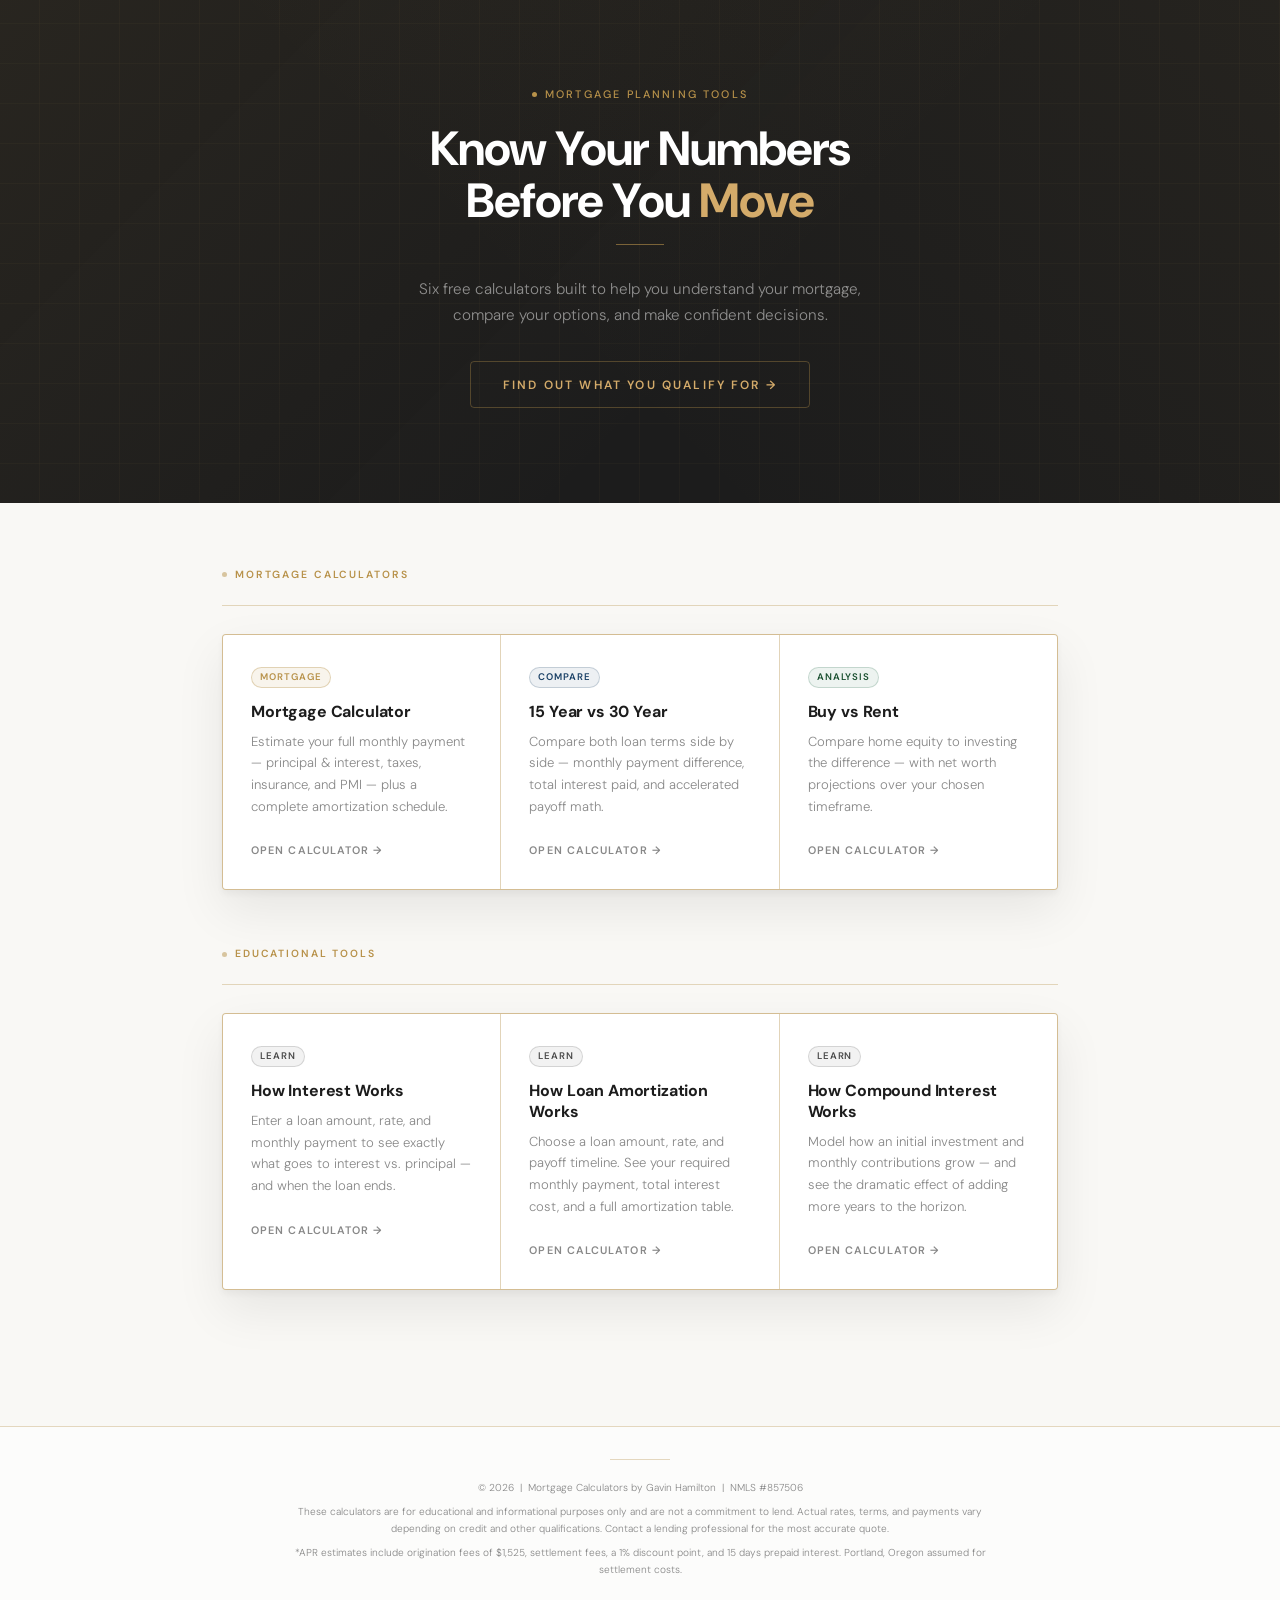
==== commit 0f27486b: "Add files via upload" ====
--- a/index.html
+++ b/index.html
@@ -3,2389 +3,358 @@
 <head>
 <meta charset="UTF-8">
 <meta name="viewport" content="width=device-width, initial-scale=1.0">
-<title>MORTGAGE ARCADE</title>
-<link href="https://fonts.googleapis.com/css2?family=Press+Start+2P&family=Orbitron:wght@700&family=Share+Tech+Mono&display=swap" rel="stylesheet">
+<title>Mortgage Calculators — Gavin Hamilton</title>
+<link rel="preconnect" href="https://fonts.googleapis.com">
+<link rel="preconnect" href="https://fonts.gstatic.com" crossorigin>
+<link href="https://fonts.googleapis.com/css2?family=DM+Sans:wght@300;400;500;600;700;800&family=DM+Mono:wght@400;500&display=swap" rel="stylesheet">
 <style>
+  *, *::before, *::after { box-sizing: border-box; margin: 0; padding: 0; }
+
   :root {
-    --pink: #ff2d9b;
-    --blue: #00d4ff;
-    --purple: #7b2fff;
-    --dark: #05030f;
-    --darker: #020108;
-    --grid-pink: rgba(255, 45, 155, 0.6);
-    --grid-blue: rgba(0, 212, 255, 0.8);
-    --glow-pink: 0 0 10px #ff2d9b, 0 0 30px #ff2d9b, 0 0 60px #ff2d9b;
-    --glow-blue: 0 0 10px #00d4ff, 0 0 30px #00d4ff, 0 0 60px #00d4ff;
-    --glow-purple: 0 0 10px #7b2fff, 0 0 30px #7b2fff;
-  }
-
-  * { margin: 0; padding: 0; box-sizing: border-box; }
+    --cream: #f9f8f5;
+    --surface: #ffffff;
+    --charcoal: #1c1c1c;
+    --slate: #4a4a4a;
+    --muted: #888888;
+    --gold: #b8924a;
+    --gold-lt: #d4ab6a;
+    --gold-dim: rgba(184,146,74,0.35);
+    --radius: 4px;
+    --shadow: 0 4px 6px rgba(0,0,0,0.04), 0 20px 50px rgba(0,0,0,0.08);
+    --transition: 0.3s cubic-bezier(0.4,0,0.2,1);
+  }
+
+  html { scroll-behavior: smooth; }
 
   body {
-    background: var(--darker);
-    font-family: 'Press Start 2P', monospace;
+    font-family: 'DM Sans', sans-serif;
+    background: var(--cream);
+    color: var(--charcoal);
     min-height: 100vh;
+    line-height: 1.5;
     overflow-x: hidden;
-    color: white;
-  }
-
-  .scene {
-    position: fixed; inset: 0; z-index: 0;
-    background: url('background.png') center center / cover no-repeat;
-    background-color: #05030f;
-  }
-
-  .app {
-    position: relative; z-index: 10; min-height: 100vh;
-    display: flex; flex-direction: column; align-items: center;
-    padding: 30px 20px 60px;
-  }
-
-  .header { text-align: center; margin-bottom: 32px; margin-top: 10px; }
-
-  .title-main {
-    font-size: clamp(18px, 4vw, 32px); letter-spacing: 6px;
-    color: var(--blue); text-shadow: var(--glow-blue); line-height: 1.4;
-  }
-
-  .title-sub {
-    font-size: clamp(8px, 1.5vw, 11px); color: var(--pink);
-    text-shadow: var(--glow-pink); letter-spacing: 3px; margin-top: 10px;
-  }
-
-  .coin-display {
-    display: inline-flex; align-items: center; gap: 8px; margin-top: 14px;
-    background: rgba(0,0,0,0.6); border: 1px solid var(--pink);
-    box-shadow: 0 0 10px rgba(255,45,155,0.3); padding: 6px 16px;
-    font-size: 8px; color: #ffd700; text-shadow: 0 0 8px #ffd700; letter-spacing: 2px;
-  }
-
-  .cabinet {
-    width: 100%; max-width: 780px;
-    background: rgba(5, 3, 20, 0.92); border: 2px solid var(--purple);
-    box-shadow:
-      0 0 0 1px rgba(123,47,255,0.3), 0 0 30px rgba(123,47,255,0.4),
-      0 0 80px rgba(123,47,255,0.15), inset 0 0 40px rgba(0,0,0,0.8);
-    backdrop-filter: blur(10px);
-  }
-
-  .cabinet-top {
-    display: flex; align-items: center; justify-content: space-between;
-    padding: 12px 20px; border-bottom: 1px solid rgba(123,47,255,0.4);
-    background: rgba(123,47,255,0.08);
-  }
-
-  .cab-lights { display: flex; gap: 8px; }
-  .cab-light { width: 10px; height: 10px; border-radius: 50%; }
-  .cab-light.r { background: var(--pink); box-shadow: 0 0 8px var(--pink); }
-  .cab-light.g { background: #00ff88; box-shadow: 0 0 8px #00ff88; }
-  .cab-light.b { background: var(--blue); box-shadow: 0 0 8px var(--blue); }
-  .cab-title { font-size: 7px; color: rgba(255,255,255,0.5); letter-spacing: 3px; }
-
-  .screen { padding: 28px 28px 20px; position: relative; }
-  .screen::after {
-    content: ''; position: absolute; inset: 0;
-    background: repeating-linear-gradient(0deg, transparent, transparent 2px, rgba(0,0,0,0.03) 2px, rgba(0,0,0,0.03) 4px);
-    pointer-events: none; z-index: 100;
-  }
-
-  /* ── MODE SELECTOR ── */
-  .mode-selector {
-    display: flex; gap: 0; margin-bottom: 24px; border: 1px solid var(--purple);
-  }
-
-  .mode-btn {
-    flex: 1; padding: 10px 4px; background: transparent; border: none; cursor: pointer;
-    font-family: 'Press Start 2P', monospace; font-size: clamp(6px, 1vw, 8px);
-    color: rgba(255,255,255,0.4); letter-spacing: 0.5px; transition: all 0.15s;
-    border-right: 1px solid var(--purple); text-align: center; line-height: 1.9;
-  }
-  .mode-btn:last-child { border-right: none; }
-  .mode-btn:hover { background: rgba(123,47,255,0.2); color: white; }
-  .mode-btn.active {
-    background: rgba(0,212,255,0.12); color: var(--blue);
-    text-shadow: 0 0 8px var(--blue); box-shadow: inset 0 0 15px rgba(0,212,255,0.1);
-  }
-
-  .panel { display: none; }
-  .panel.active { display: block; }
-
-  /* ── FORM ── */
-  .calc-form { display: flex; flex-direction: column; gap: 16px; }
-
-  .form-row { display: grid; grid-template-columns: 1fr 1fr; gap: 16px; }
-  @media (max-width: 540px) { .form-row { grid-template-columns: 1fr; } }
-
-  .field { display: flex; flex-direction: column; gap: 8px; }
-
-  .field label {
-    font-size: 9px; color: #00eeff;
-    text-shadow: 0 0 8px rgba(0,238,255,0.9), 0 0 20px rgba(0,212,255,0.5); letter-spacing: 2px; line-height: 1.6;
-  }
-
-  .field-wrap { position: relative; }
-
-  .field-prefix {
-    position: absolute; left: 12px; top: 50%; transform: translateY(-50%);
-    font-family: 'Share Tech Mono', monospace; font-size: 14px;
-    color: #ff6ec7; pointer-events: none;
-    text-shadow: 0 0 8px rgba(255,45,155,0.8);
-  }
-
-  .field input, .field select {
-    width: 100%; background: rgba(80, 20, 180, 0.75); border: 1px solid rgba(160,80,255,0.9);
-    color: #ffffff; font-family: 'Share Tech Mono', monospace; font-size: 16px;
-    padding: 10px 12px 10px 28px; outline: none;
-    transition: border-color 0.2s, box-shadow 0.2s; -webkit-appearance: none;
-    box-shadow: 0 0 8px rgba(123,47,255,0.35), inset 0 0 12px rgba(123,47,255,0.12);
-  }
-  .field input.no-prefix, .field select { padding-left: 12px; }
-  .field input:focus, .field select:focus {
-    border-color: #00eeff;
-    box-shadow: 0 0 0 1px #00eeff, 0 0 18px rgba(0,212,255,0.5), inset 0 0 14px rgba(0,212,255,0.1);
-  }
-  .field input::placeholder { color: rgba(180,140,255,0.55); }
-  .field select option { background: #0a0020; }
-
-  /* Optional tax/insurance fields */
-  .optional-fields {
-    display: none;
-    flex-direction: column;
-    gap: 16px;
-    padding: 16px;
-    border: 1px solid rgba(255,45,155,0.3);
-    background: rgba(255,45,155,0.04);
-    margin-top: -4px;
-  }
-  .optional-fields.visible { display: flex; }
-
-  .calc-btn {
-    width: 100%; padding: 16px; background: transparent; border: 2px solid var(--blue);
-    color: var(--blue); font-family: 'Press Start 2P', monospace;
-    font-size: clamp(9px, 1.8vw, 13px); letter-spacing: 4px; cursor: pointer;
-    transition: all 0.2s; text-shadow: var(--glow-blue);
-    box-shadow: 0 0 15px rgba(0,212,255,0.3), inset 0 0 15px rgba(0,212,255,0.05);
-    margin-top: 8px; position: relative; overflow: hidden;
-  }
-  .calc-btn::before {
-    content: ''; position: absolute; inset: 0;
-    background: linear-gradient(90deg, transparent, rgba(0,212,255,0.15), transparent);
-    transform: translateX(-100%); transition: transform 0.5s;
-  }
-  .calc-btn:hover {
-    background: rgba(0,212,255,0.12);
-    box-shadow: 0 0 25px rgba(0,212,255,0.6), inset 0 0 25px rgba(0,212,255,0.1);
-    transform: translateY(-1px);
-  }
-  .calc-btn:hover::before { transform: translateX(100%); }
-  .calc-btn:active { transform: translateY(1px); }
-
-  /* ── RESULTS ── */
-  .results-panel {
-    margin-top: 28px;
-    display: none;
-  }
-  .results-panel.show { display: block; }
-
-  /* Big total payment display */
-  .total-payment-block {
+  }
+
+  /* ── HERO ── */
+  .hero {
+    background: var(--charcoal);
+    padding: 5rem 2rem 5.5rem;
     text-align: center;
-    padding: 28px 20px 24px;
-    background: rgba(0,212,255,0.07);
-    border: 2px solid var(--blue);
-    box-shadow: 0 0 30px rgba(0,212,255,0.2), inset 0 0 30px rgba(0,212,255,0.04);
-    margin-bottom: 24px;
-  }
-
-  .total-label {
-    font-family: 'Press Start 2P', monospace;
-    font-size: clamp(8px, 1.5vw, 11px);
-    color: rgba(255,255,255,0.6);
-    letter-spacing: 4px;
-    text-transform: uppercase;
-    margin-bottom: 14px;
-  }
-
-  .total-amount {
-    font-family: 'Share Tech Mono', monospace;
-    font-size: clamp(38px, 8vw, 62px);
-    font-weight: bold;
-    color: var(--blue);
-    text-shadow: 0 0 20px rgba(0,212,255,0.8), 0 0 50px rgba(0,212,255,0.4);
-    line-height: 1;
-    letter-spacing: 2px;
-  }
-
-  .total-sublabel {
-    font-family: 'Share Tech Mono', monospace;
-    font-size: 13px;
-    color: rgba(255,255,255,0.4);
-    letter-spacing: 2px;
-    margin-top: 8px;
-  }
-
-  .total-apr {
-    font-family: 'Share Tech Mono', monospace;
-    font-size: clamp(16px, 2.8vw, 22px);
-    font-weight: bold;
-    color: var(--blue);
-    text-shadow: 0 0 14px rgba(0,212,255,0.6);
-    letter-spacing: 2px;
-    margin-top: 10px;
-  }
-
-  /* APR in compare columns */
-  .compare-apr {
-    font-family: 'Share Tech Mono', monospace;
-    font-size: clamp(13px, 2vw, 17px);
-    font-weight: bold;
-    letter-spacing: 1px;
-    margin-top: 8px;
-  }
-  .col-15 .compare-apr { color: var(--blue); text-shadow: 0 0 10px rgba(0,212,255,0.5); }
-  .col-30 .compare-apr { color: var(--pink); text-shadow: 0 0 10px rgba(255,45,155,0.5); }
-
-  /* Line items */
-  .line-items {
-    display: flex;
-    flex-direction: column;
-    gap: 0;
-    border: 1px solid rgba(123,47,255,0.4);
-  }
-
-  .line-item {
+    position: relative;
+    overflow: hidden;
+  }
+  .hero::before {
+    content: '';
+    position: absolute;
+    inset: 0;
+    background: linear-gradient(135deg, rgba(184,146,74,0.08) 0%, transparent 60%),
+                linear-gradient(225deg, rgba(184,146,74,0.06) 0%, transparent 60%);
+    pointer-events: none;
+  }
+  /* subtle grid texture */
+  .hero::after {
+    content: '';
+    position: absolute;
+    inset: 0;
+    background-image: repeating-linear-gradient(
+      0deg, transparent, transparent 39px, rgba(184,146,74,0.04) 39px, rgba(184,146,74,0.04) 40px
+    ), repeating-linear-gradient(
+      90deg, transparent, transparent 39px, rgba(184,146,74,0.04) 39px, rgba(184,146,74,0.04) 40px
+    );
+    pointer-events: none;
+  }
+
+  .hero-inner { position: relative; z-index: 2; max-width: 620px; margin: 0 auto; }
+
+  .hero-eyebrow {
+    display: inline-flex;
+    align-items: center;
+    gap: 0.5rem;
+    font-size: 0.68rem;
+    letter-spacing: 0.2em;
+    text-transform: uppercase;
+    color: var(--gold);
+    font-weight: 500;
+    margin-bottom: 1.25rem;
+  }
+  .hero-eyebrow::before {
+    content: '';
+    display: inline-block;
+    width: 5px;
+    height: 5px;
+    border-radius: 50%;
+    background: var(--gold);
+  }
+
+  .hero h1 {
+    font-size: clamp(2rem, 5vw, 3rem);
+    font-weight: 700;
+    color: #ffffff;
+    line-height: 1.1;
+    margin-bottom: 1rem;
+    letter-spacing: -0.02em;
+  }
+  .hero h1 em {
+    font-style: normal;
+    color: var(--gold-lt);
+  }
+
+  .hero-sub {
+    font-size: 0.95rem;
+    color: rgba(255,255,255,0.5);
+    line-height: 1.7;
+    max-width: 460px;
+    margin: 0 auto 2rem;
+    font-weight: 300;
+  }
+
+  .hero-rule {
+    width: 48px;
+    height: 1px;
+    background: var(--gold);
+    opacity: 0.6;
+    margin: 0 auto 2rem;
+  }
+
+  .hero-cta {
+    display: inline-block;
+    padding: 0.85rem 2rem;
+    background: transparent;
+    color: var(--gold-lt);
+    border: 1px solid var(--gold-dim);
+    border-radius: var(--radius);
+    font-family: 'DM Sans', sans-serif;
+    font-size: 0.75rem;
+    font-weight: 600;
+    letter-spacing: 0.18em;
+    text-transform: uppercase;
+    text-decoration: none;
+    transition: background var(--transition), border-color var(--transition), color var(--transition);
+    position: relative;
+    overflow: hidden;
+  }
+  .hero-cta::after {
+    content: '';
+    position: absolute;
+    inset: 0;
+    background: linear-gradient(90deg, transparent, rgba(184,146,74,0.12), transparent);
+    transform: translateX(-100%);
+    transition: transform 0.5s ease;
+  }
+  .hero-cta:hover { background: rgba(184,146,74,0.08); border-color: var(--gold); color: var(--gold-lt); }
+  .hero-cta:hover::after { transform: translateX(100%); }
+
+  /* ── MAIN ── */
+  .main {
+    max-width: 900px;
+    margin: 0 auto;
+    padding: 4rem 2rem 5rem;
+  }
+
+  .section-label {
+    font-size: 0.65rem;
+    font-weight: 600;
+    text-transform: uppercase;
+    letter-spacing: 0.18em;
+    color: var(--gold);
+    margin-bottom: 1.4rem;
     display: flex;
     align-items: center;
-    justify-content: space-between;
-    padding: 16px 20px;
-    border-bottom: 1px solid rgba(123,47,255,0.2);
-    background: rgba(0,0,0,0.35);
-    transition: background 0.15s;
-  }
-  .line-item:last-child { border-bottom: none; }
-  .line-item:hover { background: rgba(123,47,255,0.1); }
-
-  .line-item-label {
-    font-family: 'Share Tech Mono', monospace;
-    font-size: clamp(12px, 2vw, 15px);
-    color: rgba(255,255,255,0.75);
-    letter-spacing: 1px;
-  }
-
-  .line-item-value {
-    font-family: 'Share Tech Mono', monospace;
-    font-size: clamp(15px, 2.8vw, 22px);
-    font-weight: bold;
-    color: #fff;
-    letter-spacing: 1px;
-    white-space: nowrap;
-  }
-
-  .line-item.pmi { background: rgba(255,45,155,0.06); }
-  .line-item.pmi .line-item-value { color: var(--pink); text-shadow: 0 0 8px rgba(255,45,155,0.5); }
-
-  /* PMI disclaimer */
-  .pmi-disclaimer {
-    display: none;
-    margin-top: 18px;
-    padding: 14px 18px;
-    border: 1px solid rgba(255,45,155,0.35);
-    background: rgba(255,45,155,0.05);
-    box-shadow: 0 0 14px rgba(255,45,155,0.1);
-  }
-  .pmi-disclaimer.show { display: block; }
-  .pmi-disclaimer p {
-    font-family: 'Share Tech Mono', monospace;
-    font-size: 11px;
-    color: rgba(255,255,255,0.65);
-    line-height: 1.9;
-  }
-  .pmi-disclaimer p strong { color: var(--pink); }
-
-  /* ── FOOTER CABINET ── */
-  .cabinet-footer {
-    display: flex; align-items: center; justify-content: center; gap: 20px;
-    padding: 14px 20px; border-top: 1px solid rgba(123,47,255,0.3);
-    background: rgba(0,0,0,0.4);
-  }
-
-  .joystick {
-    width: 36px; height: 36px; background: radial-gradient(circle at 40% 35%, #555, #111);
-    border-radius: 50%; border: 2px solid #333; box-shadow: 0 3px 8px rgba(0,0,0,0.8);
-    cursor: pointer; transition: transform 0.1s;
-  }
-  .joystick:active { transform: scale(0.92); }
-
-  .action-btns { display: flex; gap: 10px; }
-
-  .action-btn {
-    width: 32px; height: 32px; border-radius: 50%; border: none; cursor: pointer;
-    font-family: 'Press Start 2P', monospace; font-size: 7px; font-weight: bold;
-    transition: all 0.15s; position: relative; top: 0;
-  }
-  .action-btn:active { top: 3px; }
-  .btn-a { background: var(--pink); color: white; box-shadow: 0 4px 0 #8a0050, 0 0 12px rgba(255,45,155,0.5); }
-  .btn-b { background: var(--blue); color: #002a33; box-shadow: 0 4px 0 #007a99, 0 0 12px rgba(0,212,255,0.5); }
-
-  .score-display { font-size: 7px; color: rgba(255,255,255,0.4); letter-spacing: 2px; text-align: center; }
-
-  /* ── ARCADE DISCLAIMER ── */
-  .arcade-disclaimer {
-    margin-top: 28px;
-    padding: 16px 20px;
-    border-top: 1px solid rgba(123,47,255,0.2);
-    display: flex;
-    flex-direction: column;
-    gap: 10px;
-  }
-  .arcade-disclaimer p {
-    font-family: 'Press Start 2P', monospace;
-    font-size: 7px;
-    color: rgba(255,255,255,0.4);
-    letter-spacing: 1px;
-    line-height: 1.9;
-    text-align: left;
-  }
-  .arcade-disclaimer p:first-child {
-    color: rgba(255,255,255,0.55);
-    letter-spacing: 2px;
-  }
-
-  .press-start { text-align: center; margin-top: 24px; padding-top: 20px; border-top: 1px solid rgba(123,47,255,0.2); }
-  .press-start-text {
-    font-size: clamp(8px, 1.5vw, 11px); color: #fff;
-    text-shadow: 0 0 10px #fff, 0 0 20px var(--blue), 0 0 40px var(--blue), 0 0 70px var(--blue);
-    letter-spacing: 5px; cursor: pointer; transition: text-shadow 0.3s;
-  }
-  .press-start-text:hover {
-    text-shadow: 0 0 15px #fff, 0 0 30px var(--blue), 0 0 60px var(--blue), 0 0 100px var(--blue), 0 0 140px rgba(0,212,255,0.5);
-  }
-
-  ::-webkit-scrollbar { width: 4px; height: 4px; }
-  ::-webkit-scrollbar-track { background: rgba(0,0,0,0.3); }
-  ::-webkit-scrollbar-thumb { background: var(--purple); }
-
-  /* ── ARCADE ALERT MODAL ── */
-  .arcade-alert-overlay {
-    display: none;
-    position: fixed;
-    inset: 0;
-    background: rgba(0,0,0,0.75);
-    z-index: 1000;
+    gap: 0.5rem;
+  }
+  .section-label::before {
+    content: '';
+    display: inline-block;
+    width: 5px;
+    height: 5px;
+    border-radius: 50%;
+    background: var(--gold);
+    opacity: 0.5;
+    flex-shrink: 0;
+  }
+  .section-rule {
+    width: 100%;
+    height: 1px;
+    background: var(--gold-dim);
+    border: none;
+    margin-bottom: 1.75rem;
+  }
+
+  .calc-grid {
+    display: grid;
+    grid-template-columns: repeat(auto-fill, minmax(250px, 1fr));
+    gap: 1px;
+    background: var(--gold-dim);
+    border: 1px solid var(--gold-dim);
+    border-radius: var(--radius);
+    overflow: hidden;
+    margin-bottom: 3.5rem;
+    box-shadow: var(--shadow);
+  }
+
+  /* ── CALC CARD ── */
+  .calc-card {
+    display: block;
+    background: var(--surface);
+    padding: 1.75rem;
+    text-decoration: none;
+    color: inherit;
+    transition: background var(--transition);
+    position: relative;
+  }
+  .calc-card:hover { background: #faf9f7; }
+  .calc-card:hover .calc-card-arrow { color: var(--gold); transform: translateX(3px); }
+
+  .calc-card-tag {
+    display: inline-block;
+    font-size: 0.6rem;
+    font-weight: 600;
+    text-transform: uppercase;
+    letter-spacing: 0.1em;
+    padding: 2px 8px;
+    border-radius: 20px;
+    margin-bottom: 0.9rem;
+  }
+  .tag-mortgage { background: rgba(184,146,74,0.1); color: var(--gold); border: 1px solid var(--gold-dim); }
+  .tag-compare  { background: rgba(26,64,102,0.08); color: #1a4066; border: 1px solid rgba(26,64,102,0.2); }
+  .tag-analysis { background: rgba(26,102,64,0.08); color: #1a5030; border: 1px solid rgba(26,102,64,0.2); }
+  .tag-learn    { background: rgba(74,74,74,0.07);  color: var(--slate); border: 1px solid rgba(74,74,74,0.18); }
+
+  .calc-card-title {
+    font-size: 1rem;
+    font-weight: 700;
+    color: var(--charcoal);
+    margin-bottom: 0.5rem;
+    line-height: 1.3;
+    letter-spacing: -0.01em;
+  }
+  .calc-card-desc {
+    font-size: 0.82rem;
+    color: var(--muted);
+    line-height: 1.65;
+    margin-bottom: 1.25rem;
+    font-weight: 300;
+  }
+
+  .calc-card-arrow {
+    display: inline-flex;
     align-items: center;
-    justify-content: center;
-    padding: 20px;
-  }
-  .arcade-alert-overlay.show { display: flex; }
-
-  .arcade-alert-box {
-    background: rgba(5, 3, 20, 0.98);
-    border: 2px solid var(--pink);
-    box-shadow: 0 0 40px rgba(255,45,155,0.5), inset 0 0 30px rgba(0,0,0,0.6);
-    padding: 36px 32px 28px;
-    max-width: 480px;
-    width: 100%;
+    gap: 5px;
+    font-size: 0.68rem;
+    font-weight: 600;
+    letter-spacing: 0.1em;
+    text-transform: uppercase;
+    color: var(--muted);
+    transition: color var(--transition), transform var(--transition);
+  }
+
+  /* ── FOOTER ── */
+  .site-footer {
+    border-top: 1px solid var(--gold-dim);
+    background: rgba(255,255,255,0.6);
+    padding: 2rem 1.5rem 1.8rem;
     text-align: center;
-    position: relative;
-  }
-
-  .arcade-alert-box.warn-over100 {
-    border-color: var(--blue);
-    box-shadow: 0 0 40px rgba(0,212,255,0.5), inset 0 0 30px rgba(0,0,0,0.6);
-  }
-
-  .arcade-alert-icon {
-    font-family: 'Press Start 2P', monospace;
-    font-size: clamp(18px, 4vw, 28px);
-    color: var(--pink);
-    text-shadow: var(--glow-pink);
-    margin-bottom: 18px;
-    letter-spacing: 4px;
-  }
-  .warn-over100 .arcade-alert-icon { color: var(--blue); text-shadow: var(--glow-blue); }
-
-  .arcade-alert-msg {
-    font-family: 'Share Tech Mono', monospace;
-    font-size: clamp(12px, 2vw, 15px);
-    color: rgba(255,255,255,0.85);
-    line-height: 1.8;
-    letter-spacing: 1px;
-    margin-bottom: 24px;
-  }
-
-  .arcade-alert-btn {
-    font-family: 'Press Start 2P', monospace;
-    font-size: clamp(8px, 1.4vw, 11px);
-    letter-spacing: 3px;
-    padding: 12px 28px;
-    background: transparent;
-    border: 2px solid var(--pink);
-    color: var(--pink);
-    text-shadow: var(--glow-pink);
-    box-shadow: 0 0 14px rgba(255,45,155,0.3);
-    cursor: pointer;
-    transition: all 0.15s;
-  }
-  .arcade-alert-btn:hover {
-    background: rgba(255,45,155,0.12);
-    box-shadow: 0 0 24px rgba(255,45,155,0.6);
-  }
-  .warn-over100 .arcade-alert-btn {
-    border-color: var(--blue);
-    color: var(--blue);
-    text-shadow: var(--glow-blue);
-    box-shadow: 0 0 14px rgba(0,212,255,0.3);
-  }
-  .warn-over100 .arcade-alert-btn:hover {
-    background: rgba(0,212,255,0.12);
-    box-shadow: 0 0 24px rgba(0,212,255,0.6);
-  }
-
-  /* ── 15 vs 30 COMPARISON LAYOUT ── */
-  .compare-inputs {
-    display: grid;
-    grid-template-columns: 1fr 1fr;
-    gap: 16px;
-    margin-bottom: 20px;
-  }
-  @media (max-width: 560px) { .compare-inputs { grid-template-columns: 1fr; } }
-
-  .compare-col {
-    border: 1px solid rgba(123,47,255,0.5);
-    padding: 16px;
-    background: rgba(0,0,0,0.3);
-  }
-
-  .compare-col-title {
-    font-family: 'Press Start 2P', monospace;
-    font-size: clamp(8px, 1.4vw, 11px);
-    letter-spacing: 3px;
-    text-align: center;
-    padding-bottom: 14px;
-    margin-bottom: 14px;
-    border-bottom: 1px solid rgba(123,47,255,0.3);
-  }
-  .compare-col-title.title-15 {
-    color: var(--blue);
-    text-shadow: var(--glow-blue);
-  }
-  .compare-col-title.title-30 {
-    color: var(--pink);
-    text-shadow: var(--glow-pink);
-  }
-
-  .compare-col .field { margin-bottom: 12px; }
-  .compare-col .field:last-child { margin-bottom: 0; }
-
-  /* Shared T&I row below the two columns */
-  .compare-tai-row {
-    margin-bottom: 16px;
-  }
-
-  /* Side-by-side results */
-  .compare-results {
-    display: none;
-    margin-top: 28px;
-  }
-  .compare-results.show { display: block; }
-
-  .compare-results-grid {
-    display: grid;
-    grid-template-columns: 1fr 1fr;
-    gap: 16px;
-    margin-bottom: 20px;
-  }
-  @media (max-width: 560px) { .compare-results-grid { grid-template-columns: 1fr; } }
-
-  .compare-result-col {
-    border: 2px solid rgba(123,47,255,0.5);
-    background: rgba(0,0,0,0.4);
-    overflow: hidden;
-  }
-  .compare-result-col.col-15 { border-color: rgba(0,212,255,0.5); }
-  .compare-result-col.col-30 { border-color: rgba(255,45,155,0.5); }
-
-  .compare-result-header {
-    font-family: 'Press Start 2P', monospace;
-    font-size: clamp(8px, 1.4vw, 10px);
-    letter-spacing: 3px;
-    text-align: center;
-    padding: 12px 8px;
-    border-bottom: 1px solid rgba(123,47,255,0.3);
-  }
-  .col-15 .compare-result-header { background: rgba(0,212,255,0.08); color: var(--blue); text-shadow: var(--glow-blue); border-color: rgba(0,212,255,0.2); }
-  .col-30 .compare-result-header { background: rgba(255,45,155,0.08); color: var(--pink); text-shadow: var(--glow-pink); border-color: rgba(255,45,155,0.2); }
-
-  .compare-total-block {
-    text-align: center;
-    padding: 18px 10px 14px;
-    border-bottom: 1px solid rgba(123,47,255,0.2);
-  }
-  .col-15 .compare-total-block { border-color: rgba(0,212,255,0.15); }
-  .col-30 .compare-total-block { border-color: rgba(255,45,155,0.15); }
-
-  .compare-total-label {
-    font-family: 'Press Start 2P', monospace;
-    font-size: clamp(6px, 1vw, 8px);
-    color: rgba(255,255,255,0.5);
-    letter-spacing: 2px;
-    margin-bottom: 8px;
-  }
-
-  .compare-total-amount {
-    font-family: 'Share Tech Mono', monospace;
-    font-size: clamp(24px, 4.5vw, 38px);
-    font-weight: bold;
-    line-height: 1;
-    letter-spacing: 1px;
-  }
-  .col-15 .compare-total-amount { color: var(--blue); text-shadow: 0 0 16px rgba(0,212,255,0.7); }
-  .col-30 .compare-total-amount { color: var(--pink); text-shadow: 0 0 16px rgba(255,45,155,0.7); }
-
-  .compare-total-sub {
-    font-family: 'Share Tech Mono', monospace;
-    font-size: 11px;
-    color: rgba(255,255,255,0.35);
-    margin-top: 4px;
-  }
-
-  .compare-line-items { display: flex; flex-direction: column; }
-
-  .compare-line-item {
-    display: flex;
-    flex-direction: column;
-    padding: 10px 14px;
-    border-bottom: 1px solid rgba(123,47,255,0.12);
-    background: rgba(0,0,0,0.2);
-    transition: background 0.15s;
-  }
-  .compare-line-item:last-child { border-bottom: none; }
-  .compare-line-item:hover { background: rgba(123,47,255,0.1); }
-
-  .compare-line-label {
-    font-family: 'Share Tech Mono', monospace;
-    font-size: clamp(9px, 1.4vw, 11px);
-    color: rgba(255,255,255,0.55);
-    letter-spacing: 0.5px;
-    margin-bottom: 3px;
-    text-transform: uppercase;
-  }
-
-  .compare-line-value {
-    font-family: 'Share Tech Mono', monospace;
-    font-size: clamp(14px, 2.2vw, 18px);
-    font-weight: bold;
-    color: #fff;
-  }
-
-  .compare-line-item.pmi-item { background: rgba(255,45,155,0.06); }
-  .compare-line-item.pmi-item .compare-line-value { color: var(--pink); text-shadow: 0 0 8px rgba(255,45,155,0.5); }
-
-  /* Shared PMI disclaimer below both columns */
-  .compare-pmi-disclaimer {
-    display: none;
-    margin-top: 16px;
-    padding: 14px 18px;
-    border: 1px solid rgba(255,45,155,0.35);
-    background: rgba(255,45,155,0.05);
-    box-shadow: 0 0 14px rgba(255,45,155,0.1);
-  }
-  .compare-pmi-disclaimer.show { display: block; }
-  .compare-pmi-disclaimer p {
-    font-family: 'Share Tech Mono', monospace;
-    font-size: 11px;
-    color: rgba(255,255,255,0.65);
-    line-height: 1.9;
-  }
-  .compare-pmi-disclaimer p strong { color: var(--pink); }
-
-  /* ── PAYMENT DIFFERENCE CALLOUT ── */
-  .payment-diff-block {
-    display: none;
-    margin-top: 20px;
-    padding: 20px 24px;
-    border: 2px solid #ffd700;
-    background: rgba(255, 215, 0, 0.07);
-    box-shadow: 0 0 24px rgba(255,215,0,0.25), inset 0 0 20px rgba(255,215,0,0.04);
-    text-align: center;
-  }
-  .payment-diff-block.show { display: block; }
-  .payment-diff-text {
-    font-family: 'Share Tech Mono', monospace;
-    font-size: clamp(14px, 2.5vw, 18px);
-    font-weight: bold;
-    color: #ffd700;
-    text-shadow: 0 0 12px rgba(255,215,0,0.8);
-    line-height: 1.6;
-  }
-  .payment-diff-text .diff-amount {
-    font-size: clamp(20px, 4vw, 28px);
-    display: inline-block;
-  }
-
-  /* ── PROS / CONS GRID ── */
-  .pros-cons-grid {
-    display: none;
-    grid-template-columns: 1fr 1fr;
-    gap: 16px;
-    margin-top: 20px;
-  }
-  .pros-cons-grid.show { display: grid; }
-  @media (max-width: 560px) { .pros-cons-grid { grid-template-columns: 1fr; } }
-
-  .pros-cons-col {
-    display: flex;
-    flex-direction: column;
-    gap: 10px;
-  }
-
-  .pc-section {
-    border: 1px solid rgba(123,47,255,0.3);
-    background: rgba(0,0,0,0.3);
-    padding: 14px 16px;
-  }
-  .col-15 .pc-section { border-color: rgba(0,212,255,0.25); }
-  .col-30 .pc-section { border-color: rgba(255,45,155,0.25); }
-
-  .pc-title {
-    font-family: 'Press Start 2P', monospace;
-    font-size: clamp(7px, 1.1vw, 9px);
-    letter-spacing: 3px;
-    margin-bottom: 10px;
-    padding-bottom: 8px;
-    border-bottom: 1px solid rgba(255,255,255,0.08);
-  }
-  .pc-title.pros { color: #00ff88; text-shadow: 0 0 8px rgba(0,255,136,0.5); }
-  .pc-title.cons { color: var(--pink); text-shadow: 0 0 8px rgba(255,45,155,0.4); }
-
-  .pc-list {
-    list-style: none;
-    display: flex;
-    flex-direction: column;
-    gap: 8px;
-  }
-  .pc-list li {
-    font-family: 'Share Tech Mono', monospace;
-    font-size: clamp(10px, 1.6vw, 12px);
-    color: rgba(255,255,255,0.8);
-    line-height: 1.6;
-    padding-left: 16px;
-    position: relative;
-  }
-  .pc-list li::before {
-    position: absolute;
-    left: 0;
-    top: 0;
-  }
-  .pros .pc-list li::before { content: '✓'; color: #00ff88; }
-  .cons .pc-list li::before { content: '✗'; color: var(--pink); }
-  .pc-list li em {
-    color: #ffd700;
-    font-style: normal;
-    text-shadow: 0 0 6px rgba(255,215,0,0.5);
-  }
-
-  /* Accelerated payoff highlight */
-  .payoff-highlight {
-    display: block;
-    margin-top: 8px;
-    font-family: 'Orbitron', sans-serif;
-    font-size: clamp(10px, 1.6vw, 12px);
-    font-weight: 700;
-    color: #ffd700;
-    text-shadow: 0 0 10px rgba(255,215,0,0.7), 0 0 24px rgba(255,215,0,0.3);
-    line-height: 1.7;
-    letter-spacing: 0.5px;
-    border-left: 3px solid #ffd700;
-    padding-left: 10px;
-    background: rgba(255,215,0,0.05);
-    padding-top: 6px;
-    padding-bottom: 6px;
-  }
-
-  /* ── BUY VS RENT PANEL ── */
-  .bvr-inputs {
-    display: grid;
-    grid-template-columns: 1fr 1fr;
-    gap: 16px;
-    margin-bottom: 20px;
-  }
-  @media (max-width: 580px) { .bvr-inputs { grid-template-columns: 1fr; } }
-
-  .bvr-col {
-    border: 1px solid rgba(123,47,255,0.5);
-    padding: 16px;
-    background: rgba(0,0,0,0.3);
-  }
-
-  .bvr-col-title {
-    font-family: 'Press Start 2P', monospace;
-    font-size: clamp(8px, 1.4vw, 11px);
-    letter-spacing: 3px;
-    text-align: center;
-    padding-bottom: 14px;
-    margin-bottom: 14px;
-    border-bottom: 1px solid rgba(123,47,255,0.3);
-  }
-  .bvr-col-title.title-rent { color: var(--pink); text-shadow: var(--glow-pink); border-color: rgba(255,45,155,0.25); }
-  .bvr-col-title.title-buy  { color: var(--blue); text-shadow: var(--glow-blue); border-color: rgba(0,212,255,0.25); }
-
-  .bvr-col .field { margin-bottom: 12px; }
-  .bvr-col .field:last-child { margin-bottom: 0; }
-
-  .bvr-opt-fields {
-    display: none;
-    flex-direction: column;
-    gap: 10px;
-    padding: 12px;
-    border: 1px solid rgba(255,45,155,0.25);
-    background: rgba(255,45,155,0.04);
-    margin-top: 8px;
-  }
-  .bvr-opt-fields.visible { display: flex; }
-
-  /* Results */
-  .bvr-results {
-    display: none;
-    margin-top: 28px;
-  }
-  .bvr-results.show { display: block; }
-
-  .bvr-results-grid {
-    display: grid;
-    grid-template-columns: 1fr 1fr;
-    gap: 16px;
-    margin-bottom: 20px;
-  }
-  @media (max-width: 580px) { .bvr-results-grid { grid-template-columns: 1fr; } }
-
-  .bvr-result-col {
-    border: 2px solid rgba(123,47,255,0.5);
-    background: rgba(0,0,0,0.4);
-    overflow: hidden;
-  }
-  .bvr-result-col.col-rent { border-color: rgba(255,45,155,0.5); }
-  .bvr-result-col.col-buy  { border-color: rgba(0,212,255,0.5); }
-
-  .bvr-result-header {
-    font-family: 'Press Start 2P', monospace;
-    font-size: clamp(8px, 1.4vw, 10px);
-    letter-spacing: 3px;
-    text-align: center;
-    padding: 12px 8px;
-    border-bottom: 1px solid rgba(123,47,255,0.2);
-  }
-  .col-rent .bvr-result-header { background: rgba(255,45,155,0.08); color: var(--pink); text-shadow: var(--glow-pink); border-color: rgba(255,45,155,0.2); }
-  .col-buy  .bvr-result-header { background: rgba(0,212,255,0.08);  color: var(--blue); text-shadow: var(--glow-blue);  border-color: rgba(0,212,255,0.2);  }
-
-  .bvr-metric-block {
-    padding: 16px 14px 12px;
-    border-bottom: 1px solid rgba(123,47,255,0.15);
-  }
-  .col-rent .bvr-metric-block { border-color: rgba(255,45,155,0.12); }
-  .col-buy  .bvr-metric-block { border-color: rgba(0,212,255,0.12);  }
-  .bvr-metric-block:last-child { border-bottom: none; }
-
-  .bvr-metric-title {
-    font-family: 'Press Start 2P', monospace;
-    font-size: clamp(6px, 0.9vw, 8px);
-    letter-spacing: 2px;
-    margin-bottom: 10px;
-    color: rgba(255,255,255,0.45);
-  }
-
-  .bvr-metric-value {
-    font-family: 'Share Tech Mono', monospace;
-    font-size: clamp(22px, 4vw, 34px);
-    font-weight: bold;
-    line-height: 1;
-    letter-spacing: 1px;
-    margin-bottom: 10px;
-  }
-  .col-rent .bvr-metric-value { color: var(--pink); text-shadow: 0 0 14px rgba(255,45,155,0.6); }
-  .col-buy  .bvr-metric-value { color: var(--blue); text-shadow: 0 0 14px rgba(0,212,255,0.6);  }
-
-  .bvr-sub-lines { display: flex; flex-direction: column; gap: 0; }
-
-  .bvr-sub-line {
-    display: flex;
-    justify-content: space-between;
-    align-items: center;
-    padding: 7px 0;
-    border-bottom: 1px solid rgba(255,255,255,0.05);
-    gap: 8px;
-  }
-  .bvr-sub-line:last-child { border-bottom: none; }
-
-  .bvr-sub-label {
-    font-family: 'Share Tech Mono', monospace;
-    font-size: clamp(9px, 1.3vw, 11px);
-    color: rgba(255,255,255,0.5);
-    text-transform: uppercase;
-    letter-spacing: 0.5px;
-    flex: 1;
-  }
-
-  .bvr-sub-value {
-    font-family: 'Share Tech Mono', monospace;
-    font-size: clamp(12px, 1.8vw, 15px);
-    font-weight: bold;
-    color: #fff;
-    white-space: nowrap;
-  }
-
-  /* Net worth comparison callout */
-  .bvr-verdict {
-    display: none;
-    margin-top: 20px;
-    padding: 20px 24px;
-    border: 2px solid #ffd700;
-    background: rgba(255,215,0,0.07);
-    box-shadow: 0 0 24px rgba(255,215,0,0.2);
-    text-align: center;
-  }
-  .bvr-verdict.show { display: block; }
-  .bvr-verdict-text {
-    font-family: 'Share Tech Mono', monospace;
-    font-size: clamp(13px, 2.2vw, 16px);
-    font-weight: bold;
-    color: #ffd700;
-    text-shadow: 0 0 10px rgba(255,215,0,0.7);
-    line-height: 1.7;
-  }
-  .bvr-verdict-text .v-amount {
-    font-size: clamp(18px, 3.5vw, 26px);
-    display: inline-block;
-  }
-
-  /* ── DOWN PAYMENT INVEST POPUP ── */
-  .dp-invest-popup {
-    display: none;
-    margin-top: 8px;
-    padding: 12px 14px;
-    border: 1px solid #ffd700;
-    background: rgba(255,215,0,0.07);
-    box-shadow: 0 0 12px rgba(255,215,0,0.2);
-    animation: fadeInPop 0.25s ease;
-  }
-  .dp-invest-popup.visible { display: block; }
-
-  @keyframes fadeInPop {
-    from { opacity: 0; transform: translateY(-6px); }
-    to   { opacity: 1; transform: translateY(0); }
-  }
-
-  .dp-invest-label {
-    font-family: 'Press Start 2P', monospace;
-    font-size: clamp(7px, 1vw, 9px);
-    color: #ffd700;
-    text-shadow: 0 0 8px rgba(255,215,0,0.6);
-    letter-spacing: 2px;
-    margin-bottom: 10px;
-    line-height: 1.6;
-  }
-
-  .dp-invest-options {
-    display: flex;
-    gap: 10px;
-  }
-
-  .dp-invest-btn {
-    flex: 1;
-    padding: 9px 6px;
-    background: transparent;
-    border: 1px solid rgba(255,215,0,0.4);
-    color: rgba(255,255,255,0.6);
-    font-family: 'Press Start 2P', monospace;
-    font-size: clamp(7px, 1vw, 9px);
-    letter-spacing: 2px;
-    cursor: pointer;
-    transition: all 0.15s;
-    text-align: center;
-  }
-  .dp-invest-btn:hover {
-    border-color: #ffd700;
-    color: #ffd700;
-    background: rgba(255,215,0,0.08);
-    box-shadow: 0 0 10px rgba(255,215,0,0.2);
-  }
-  .dp-invest-btn.selected {
-    background: rgba(255,215,0,0.15);
-    border-color: #ffd700;
-    color: #ffd700;
-    text-shadow: 0 0 8px rgba(255,215,0,0.6);
-    box-shadow: 0 0 14px rgba(255,215,0,0.25);
-  }
-
-  .bvr-sub-line.dp-note .bvr-sub-label { color: #ffd700; }
-  .bvr-sub-line.dp-note .bvr-sub-value { color: #ffd700; text-shadow: 0 0 6px rgba(255,215,0,0.5); }
-
-  /* ── CURRENT PAYMENT BLOCK (top of results) ── */
-  .bvr-current-grid {
-    display: grid;
-    grid-template-columns: 1fr 1fr;
-    gap: 16px;
-    margin-bottom: 0;
-  }
-  @media (max-width: 580px) { .bvr-current-grid { grid-template-columns: 1fr; } }
-
-  .bvr-current-col {
-    padding: 16px 18px;
-    background: rgba(0,0,0,0.45);
-    border-bottom: none;
-  }
-  .col-rent .bvr-current-col { border: 2px solid rgba(255,45,155,0.4); }
-  .col-buy  .bvr-current-col { border: 2px solid rgba(0,212,255,0.4); }
-
-  .bvr-current-label {
-    font-family: 'Share Tech Mono', monospace;
-    font-size: clamp(10px, 1.5vw, 13px);
-    font-weight: normal;
-    letter-spacing: 2px;
-    color: rgba(255,255,255,0.45);
-    margin-bottom: 6px;
-    text-transform: uppercase;
-  }
-
-  .bvr-current-value {
-    font-family: 'Share Tech Mono', monospace;
-    font-size: clamp(20px, 3.8vw, 30px);
-    font-weight: normal;
-    line-height: 1;
-    letter-spacing: 1px;
-  }
-  .col-rent .bvr-current-value { color: var(--pink); text-shadow: 0 0 10px rgba(255,45,155,0.4); }
-  .col-buy  .bvr-current-value { color: var(--blue); text-shadow: 0 0 10px rgba(0,212,255,0.4); }
-
-  .bvr-current-sub {
-    font-family: 'Share Tech Mono', monospace;
-    font-size: 11px;
-    color: rgba(255,255,255,0.3);
-    margin-top: 4px;
-  }
-
-  /* Dash items in current rent column */
-  .bvr-sub-line .bvr-sub-value.dash-item {
-    color: rgba(255,255,255,0.25);
-    font-size: 16px;
-  }
-
-  /* Future section header labels (bigger/bolder than current) */
-  .bvr-future-header {
-    font-family: 'Press Start 2P', monospace;
-    font-size: clamp(9px, 1.6vw, 12px);
-    letter-spacing: 3px;
-    text-align: center;
-    padding: 14px 8px;
-    border-bottom: 1px solid rgba(123,47,255,0.2);
-    font-weight: bold;
-  }
-  .col-rent .bvr-future-header { background: rgba(255,45,155,0.1); color: var(--pink); text-shadow: var(--glow-pink); border-color: rgba(255,45,155,0.25); }
-  .col-buy  .bvr-future-header { background: rgba(0,212,255,0.1);  color: var(--blue); text-shadow: var(--glow-blue);  border-color: rgba(0,212,255,0.25); }
-
-  /* PMI disclaimer in current section */
-  .bvr-current-pmi-disclaimer {
-    display: none;
-    margin-top: 14px;
-    padding: 12px 16px;
-    border: 1px solid rgba(255,45,155,0.35);
-    background: rgba(255,45,155,0.05);
-    box-shadow: 0 0 12px rgba(255,45,155,0.1);
-  }
-  .bvr-current-pmi-disclaimer.show { display: block; }
-  .bvr-current-pmi-disclaimer p {
-    font-family: 'Share Tech Mono', monospace;
-    font-size: 11px;
-    color: rgba(255,255,255,0.65);
-    line-height: 1.9;
-  }
-  .bvr-current-pmi-disclaimer p strong { color: var(--pink); }
-
-  /* ── YEARS DIVIDER ── */
-  .bvr-years-divider {
-    display: flex;
-    align-items: center;
-    justify-content: center;
-    gap: 14px;
-    margin: 22px 0 18px;
-    position: relative;
-  }
-  .bvr-years-divider::before,
-  .bvr-years-divider::after {
-    content: '';
-    flex: 1;
-    height: 1px;
-    background: linear-gradient(90deg, transparent, rgba(255,215,0,0.5));
-  }
-  .bvr-years-divider::after {
-    background: linear-gradient(90deg, rgba(255,215,0,0.5), transparent);
-  }
-
-  .bvr-years-label {
-    font-family: 'Press Start 2P', monospace;
-    font-size: clamp(11px, 2vw, 16px);
-    color: #ffd700;
-    text-shadow:
-      0 0 8px rgba(255,215,0,0.9),
-      0 0 20px rgba(255,215,0,0.5),
-      2px 2px 0 rgba(180,80,0,0.8),
-      4px 4px 0 rgba(100,20,0,0.5);
-    letter-spacing: 3px;
-    text-transform: uppercase;
-    white-space: nowrap;
-    padding: 0 4px;
-  }
-
-  /* Rent exceeds mortgage callout */
-  .bvr-rent-exceeds {
-    margin: 0 0 18px;
-    padding: 10px 20px;
-    text-align: center;
-  }
-  .bvr-rent-exceeds span {
-    font-family: 'Press Start 2P', monospace;
-    font-size: clamp(7px, 1.2vw, 10px);
-    color: #ffd700;
-    text-shadow:
-      0 0 6px rgba(255,215,0,0.9),
-      0 0 14px rgba(255,215,0,0.5),
-      1px 1px 0 rgba(180,80,0,0.8),
-      2px 2px 0 rgba(100,20,0,0.5);
-    letter-spacing: 2px;
-    text-transform: uppercase;
-    line-height: 1.8;
-  }
-  .bvr-rent-exceeds span em {
-    font-style: normal;
-  }
-
+  }
+  .footer-rule { width: 60px; height: 1px; background: var(--gold-dim); margin: 0 auto 1.2rem; border: none; }
+  .site-footer p {
+    font-size: 0.63rem;
+    color: #888;
+    line-height: 1.65;
+    max-width: 700px;
+    margin: 0 auto 0.5rem;
+    font-weight: 300;
+  }
+  .site-footer p:first-child { font-weight: 500; color: var(--slate); }
+
+  @media (max-width: 600px) {
+    .hero { padding: 3.5rem 1.25rem 4rem; }
+    .main { padding: 2.5rem 1.25rem 3.5rem; }
+  }
 </style>
 </head>
 <body>
 
-<div class="scene"></div>
-
-<div class="app">
-
-<header class="header">
-    <div class="title-main">MORTGAGE ARCADE</div>
-    <div class="title-sub">▸ INSERT NUMBERS TO PLAY ◂</div>
-    <div class="coin-display">★ CREDITS: ∞ &nbsp;|&nbsp; HIGH SCORE: TBD</div>
-  </header>
-
-  <div class="cabinet">
-    <div class="cabinet-top">
-      <div class="cab-lights">
-        <div class="cab-light r"></div>
-        <div class="cab-light g"></div>
-        <div class="cab-light b"></div>
-      </div>
-      <div class="cab-title">SYS v2.6 // READY</div>
-      <div class="cab-lights">
-        <div class="cab-light b"></div>
-        <div class="cab-light g"></div>
-        <div class="cab-light r"></div>
-      </div>
+  <!-- HERO -->
+  <section class="hero">
+    <div class="hero-inner">
+      <div class="hero-eyebrow">Mortgage Planning Tools</div>
+      <h1>Know Your Numbers<br>Before You <em>Move</em></h1>
+      <div class="hero-rule"></div>
+      <p class="hero-sub">Six free calculators built to help you understand your mortgage, compare your options, and make confident decisions.</p>
+      <a class="hero-cta" href="https://mtgxps.mymortgage-online.com/GavinHamilton.html" target="_blank">
+        Find Out What You Qualify For &rarr;
+      </a>
     </div>
-
-    <div class="screen">
-
-      <div class="mode-selector">
-        <button class="mode-btn active" onclick="switchMode('mortgage', this)">🏠<br>MORTGAGE<br>CALCULATOR</button>
-        <button class="mode-btn" onclick="switchMode('investment', this)">📊<br>15 YEAR<br>VS<br>30 YEAR LOAN</button>
-        <button class="mode-btn" onclick="switchMode('debt', this)">🏠<br>BUY<br>VS<br>RENT</button>
-      </div>
-
-      <!-- ══════════════════════════════
-           PANEL 1 — MORTGAGE CALCULATOR
-      ══════════════════════════════ -->
-      <div id="panel-mortgage" class="panel active">
-        <div class="calc-form">
-
-          <!-- Row 1: Loan Amount + Interest Rate -->
-          <div class="form-row">
-            <div class="field">
-              <label>LOAN AMOUNT</label>
-              <div class="field-wrap">
-                <span class="field-prefix">$</span>
-                <input type="text" id="mc-loan" placeholder="350,000" value="" inputmode="numeric" class="comma-input">
-              </div>
-            </div>
-            <div class="field">
-              <label>INTEREST RATE (%)</label>
-              <div class="field-wrap">
-                <span class="field-prefix">%</span>
-                <input type="number" id="mc-rate" placeholder="6.5" value="" step="0.01">
-              </div>
-            </div>
-          </div>
-
-          <!-- Row 2: Loan Term + Down Payment -->
-          <div class="form-row">
-            <div class="field">
-              <label>LOAN TERM (YEARS)</label>
-              <div class="field-wrap">
-                <select id="mc-term" class="no-prefix">
-                  <option value="30">30 Years</option>
-                  <option value="20">20 Years</option>
-                  <option value="15">15 Years</option>
-                  <option value="10">10 Years</option>
-                </select>
-              </div>
-            </div>
-            <div class="field">
-              <label>HOME PURCHASE PRICE</label>
-              <div class="field-wrap">
-                <span class="field-prefix">$</span>
-                <input type="text" id="mc-price" placeholder="400,000" value="" inputmode="numeric" class="comma-input">
-              </div>
-            </div>
-          </div>
-
-          <!-- Row 3: Taxes & Insurance toggle -->
-          <div class="field">
-            <label>INPUT TAXES &amp; INSURANCE?</label>
-            <div class="field-wrap">
-              <select id="mc-tai" class="no-prefix" onchange="toggleTaxInsFields()">
-                <option value="no">No — use estimates</option>
-                <option value="yes">Yes — I'll enter my own</option>
-              </select>
-
-            </div>
-          </div>
-
-          <!-- Optional custom tax/insurance inputs -->
-          <div class="optional-fields" id="mc-optional">
-            <div class="form-row">
-              <div class="field">
-                <label>ANNUAL PROPERTY TAXES</label>
-                <div class="field-wrap">
-                  <span class="field-prefix">$</span>
-                  <input type="text" id="mc-tax" placeholder="4,800" inputmode="numeric" class="comma-input">
-                </div>
-              </div>
-              <div class="field">
-                <label>ANNUAL HOMEOWNERS INSURANCE</label>
-                <div class="field-wrap">
-                  <span class="field-prefix">$</span>
-                  <input type="text" id="mc-ins" placeholder="1,200" inputmode="numeric" class="comma-input">
-                </div>
-              </div>
-            </div>
-          </div>
-
-          <button class="calc-btn" onclick="calcMortgage()">▶ CALCULATE ◀</button>
-        </div>
-
-        <!-- ── RESULTS ── -->
-        <div id="mc-results" class="results-panel">
-
-          <!-- Big total -->
-          <div class="total-payment-block">
-            <div class="total-label">Approximate Monthly Payment</div>
-            <div class="total-amount" id="mc-total">—</div>
-            <div class="total-sublabel">/ month</div>
-            <div class="total-apr" id="mc-apr">—</div>
-          </div>
-
-          <!-- Line items -->
-          <div class="line-items" id="mc-line-items">
-            <div class="line-item">
-              <span class="line-item-label">Principal &amp; Interest</span>
-              <span class="line-item-value" id="mc-pi">—</span>
-            </div>
-            <div class="line-item">
-              <span class="line-item-label">Monthly Property Tax</span>
-              <span class="line-item-value" id="mc-tax-mo">—</span>
-            </div>
-            <div class="line-item">
-              <span class="line-item-label">Monthly Homeowners Insurance</span>
-              <span class="line-item-value" id="mc-ins-mo">—</span>
-            </div>
-            <div class="line-item pmi" id="mc-pmi-row" style="display:none">
-              <span class="line-item-label">Monthly Mortgage Insurance (PMI)</span>
-              <span class="line-item-value" id="mc-pmi-mo">—</span>
-            </div>
-          </div>
-
-          <!-- PMI disclaimer -->
-          <div class="pmi-disclaimer" id="mc-pmi-disclaimer">
-            <p><strong>Monthly mortgage insurance is required on any loan with less than 20% down payment.</strong> Mortgage insurance quoted here is an estimate and to be used for educational and informational purposes only. To get the most accurate mortgage insurance quote, please speak to a lending professional.</p>
-          </div>
-
-        </div>
-      </div>
-
-      <!-- ══════════════════════════════════════════════════
-           PANEL 2 — 15 YEAR VS 30 YEAR LOAN
-      ══════════════════════════════════════════════════ -->
-      <div id="panel-investment" class="panel">
-        <div class="calc-form">
-
-          <!-- Two input columns side by side -->
-          <div class="compare-inputs">
-
-            <!-- LEFT: 15 Year -->
-            <div class="compare-col">
-              <div class="compare-col-title title-15">15 YEAR LOAN</div>
-              <div class="field">
-                <label>LOAN AMOUNT</label>
-                <div class="field-wrap">
-                  <span class="field-prefix">$</span>
-                  <input type="text" id="c15-loan" placeholder="350,000" inputmode="numeric" class="comma-input">
-                </div>
-              </div>
-              <div class="field">
-                <label>INTEREST RATE (%)</label>
-                <div class="field-wrap">
-                  <span class="field-prefix">%</span>
-                  <input type="number" id="c15-rate" placeholder="6.0" step="0.01">
-                </div>
-              </div>
-              <div class="field">
-                <label>HOME PURCHASE PRICE</label>
-                <div class="field-wrap">
-                  <span class="field-prefix">$</span>
-                  <input type="text" id="c15-price" placeholder="400,000" inputmode="numeric" class="comma-input">
-                </div>
-              </div>
-              <input type="hidden" id="c15-term" value="15">
-            </div>
-
-            <!-- RIGHT: 30 Year -->
-            <div class="compare-col">
-              <div class="compare-col-title title-30">30 YEAR LOAN</div>
-              <div class="field">
-                <label>LOAN AMOUNT</label>
-                <div class="field-wrap">
-                  <span class="field-prefix">$</span>
-                  <input type="text" id="c30-loan" placeholder="350,000" inputmode="numeric" class="comma-input">
-                </div>
-              </div>
-              <div class="field">
-                <label>INTEREST RATE (%)</label>
-                <div class="field-wrap">
-                  <span class="field-prefix">%</span>
-                  <input type="number" id="c30-rate" placeholder="6.5" step="0.01">
-                </div>
-              </div>
-              <div class="field">
-                <label>HOME PURCHASE PRICE</label>
-                <div class="field-wrap">
-                  <span class="field-prefix">$</span>
-                  <input type="text" id="c30-price" placeholder="400,000" inputmode="numeric" class="comma-input">
-                </div>
-              </div>
-              <input type="hidden" id="c30-term" value="30">
-            </div>
-          </div>
-
-          <!-- Shared T&I toggle below both columns -->
-          <div class="compare-tai-row">
-            <div class="field">
-              <label>INPUT TAXES &amp; INSURANCE?</label>
-              <div class="field-wrap">
-                <select id="c-tai" class="no-prefix" onchange="toggleCompareTaiFields()">
-                  <option value="no">No — use estimates</option>
-                  <option value="yes">Yes — I'll enter my own</option>
-                </select>
-              </div>
-            </div>
-            <div class="optional-fields" id="c-optional" style="margin-top:12px">
-              <div class="form-row">
-                <div class="field">
-                  <label>ANNUAL PROPERTY TAXES</label>
-                  <div class="field-wrap">
-                    <span class="field-prefix">$</span>
-                    <input type="text" id="c-tax" placeholder="4,800" inputmode="numeric" class="comma-input">
-                  </div>
-                </div>
-                <div class="field">
-                  <label>ANNUAL HOMEOWNERS INSURANCE</label>
-                  <div class="field-wrap">
-                    <span class="field-prefix">$</span>
-                    <input type="text" id="c-ins" placeholder="1,200" inputmode="numeric" class="comma-input">
-                  </div>
-                </div>
-              </div>
-            </div>
-          </div>
-
-          <button class="calc-btn" onclick="calcCompare()">▶ CALCULATE ◀</button>
-        </div>
-
-        <!-- ── SIDE BY SIDE RESULTS ── -->
-        <div id="c-results" class="compare-results">
-          <div class="compare-results-grid">
-
-            <!-- 15 Year result column -->
-            <div class="compare-result-col col-15">
-              <div class="compare-result-header">15 YEAR LOAN</div>
-              <div class="compare-total-block">
-                <div class="compare-total-label">APPROX. MONTHLY PAYMENT</div>
-                <div class="compare-total-amount" id="c15-total">—</div>
-                <div class="compare-total-sub">/ month</div>
-                <div class="compare-apr" id="c15-apr">—</div>
-              </div>
-              <div class="compare-line-items" id="c15-lines"></div>
-            </div>
-
-            <!-- 30 Year result column -->
-            <div class="compare-result-col col-30">
-              <div class="compare-result-header">30 YEAR LOAN</div>
-              <div class="compare-total-block">
-                <div class="compare-total-label">APPROX. MONTHLY PAYMENT</div>
-                <div class="compare-total-amount" id="c30-total">—</div>
-                <div class="compare-total-sub">/ month</div>
-                <div class="compare-apr" id="c30-apr">—</div>
-              </div>
-              <div class="compare-line-items" id="c30-lines"></div>
-            </div>
-
-          </div>
-
-          <!-- Shared PMI disclaimer (shown if either scenario has PMI) -->
-          <div class="compare-pmi-disclaimer" id="c-pmi-disclaimer">
-            <p><strong>Monthly mortgage insurance is required on any loan with less than 20% down payment.</strong> Mortgage insurance quoted here is an estimate and to be used for educational and informational purposes only. To get the most accurate mortgage insurance quote, please speak to a lending professional.</p>
-          </div>
-
-          <!-- Payment difference callout -->
-          <div class="payment-diff-block" id="c-diff-block">
-            <div class="payment-diff-text" id="c-diff-text"></div>
-          </div>
-
-          <!-- Pros / Cons grid -->
-          <div class="pros-cons-grid" id="c-pros-cons">
-
-            <!-- 15 Year pros/cons -->
-            <div class="pros-cons-col col-15">
-              <div class="pc-section">
-                <div class="pc-title pros">✓ 15 YEAR — PROS</div>
-                <ul class="pc-list pros">
-                  <li>Pay significantly less interest over the life of the loan</li>
-                  <li>Every extra dollar above interest goes directly toward principal</li>
-                  <li>Own your home free and clear in 15 years</li>
-                </ul>
-              </div>
-              <div class="pc-section">
-                <div class="pc-title cons">✗ 15 YEAR — CONS</div>
-                <ul class="pc-list cons">
-                  <li>Higher monthly payment — not ideal if budget is tight</li>
-                  <li>Fixed payment with no option to pay less — this is the required minimum every month</li>
-                </ul>
-              </div>
-            </div>
-
-            <!-- 30 Year pros/cons -->
-            <div class="pros-cons-col col-30">
-              <div class="pc-section">
-                <div class="pc-title pros">✓ 30 YEAR — PROS</div>
-                <ul class="pc-list pros">
-                  <li>Lower required monthly payment gives you more breathing room</li>
-                  <li id="c-30-extra-pro">Option to pay extra toward principal each month without being required — <em id="c-payoff-note">enter both scenarios to see your accelerated payoff estimate</em></li>
-                </ul>
-              </div>
-              <div class="pc-section">
-                <div class="pc-title cons">✗ 30 YEAR — CONS</div>
-                <ul class="pc-list cons">
-                  <li>More of each payment goes toward interest, especially in the early years</li>
-                  <li>Longer repayment period — 30 years before the loan is paid off on the standard schedule</li>
-                </ul>
-              </div>
-            </div>
-
-          </div>
-
-        </div>
-      </div>
-
-      <!-- ══════════════════════════════════
-           PANEL 3 — BUY VS RENT
-      ══════════════════════════════════ -->
-      <div id="panel-debt" class="panel">
-        <div class="calc-form">
-
-          <div class="bvr-inputs">
-
-            <!-- LEFT: RENT -->
-            <div class="bvr-col">
-              <div class="bvr-col-title title-rent">RENT</div>
-              <div class="field">
-                <label>ESTIMATED MONTHLY RENT</label>
-                <div class="field-wrap">
-                  <span class="field-prefix">$</span>
-                  <input type="text" id="bvr-rent" placeholder="2,000" inputmode="numeric" class="comma-input">
-                </div>
-              </div>
-              <div class="field">
-                <label>ANNUAL RENT INCREASES (%)</label>
-                <div class="field-wrap">
-                  <span class="field-prefix">%</span>
-                  <input type="number" id="bvr-rent-inc" placeholder="3" step="0.1">
-                </div>
-              </div>
-              <div class="field">
-                <label>AMOUNT INVESTED / MONTH</label>
-                <div class="field-wrap">
-                  <span class="field-prefix">$</span>
-                  <input type="text" id="bvr-invest" placeholder="500" inputmode="numeric" class="comma-input">
-                </div>
-              </div>
-              <div class="field">
-                <label>ESTIMATED INVESTMENT RETURN (%)</label>
-                <div class="field-wrap">
-                  <span class="field-prefix">%</span>
-                  <input type="number" id="bvr-inv-rate" placeholder="7" step="0.1">
-                </div>
-              </div>
-            </div>
-
-            <!-- RIGHT: BUY -->
-            <div class="bvr-col">
-              <div class="bvr-col-title title-buy">BUY</div>
-              <div class="field">
-                <label>PURCHASE PRICE</label>
-                <div class="field-wrap">
-                  <span class="field-prefix">$</span>
-                  <input type="text" id="bvr-price" placeholder="400,000" inputmode="numeric" class="comma-input">
-                </div>
-              </div>
-              <div class="field">
-                <label>DOWN PAYMENT</label>
-                <div class="field-wrap">
-                  <span class="field-prefix">$</span>
-                  <input type="text" id="bvr-down" placeholder="80,000" inputmode="numeric" class="comma-input" oninput="showDpPopup(this)">
-                </div>
-                <!-- Popup: will you invest the down payment if renting? -->
-                <div class="dp-invest-popup" id="bvr-dp-popup">
-                  <div class="dp-invest-label">WILL YOU INVEST THIS IF YOU CONTINUE RENTING?</div>
-                  <div class="dp-invest-options">
-                    <button class="dp-invest-btn" id="dp-btn-yes" onclick="selectDpInvest('yes')">YES — INVEST IT</button>
-                    <button class="dp-invest-btn" id="dp-btn-no"  onclick="selectDpInvest('no')">NO — KEEP AS CASH</button>
-                  </div>
-                </div>
-              </div>
-              <div class="field">
-                <label>INTEREST RATE (%)</label>
-                <div class="field-wrap">
-                  <span class="field-prefix">%</span>
-                  <input type="number" id="bvr-rate" placeholder="6.5" step="0.01">
-                </div>
-              </div>
-              <div class="field">
-                <label>LOAN TERM (YEARS)</label>
-                <div class="field-wrap">
-                  <select id="bvr-term" class="no-prefix">
-                    <option value="30">30 Years</option>
-                    <option value="20">20 Years</option>
-                    <option value="15">15 Years</option>
-                    <option value="10">10 Years</option>
-                  </select>
-                </div>
-              </div>
-              <div class="field">
-                <label>ANNUAL HOME APPRECIATION (%)</label>
-                <div class="field-wrap">
-                  <span class="field-prefix">%</span>
-                  <input type="number" id="bvr-appr" placeholder="3" step="0.1">
-                </div>
-              </div>
-              <div class="field">
-                <label>INPUT TAXES &amp; INSURANCE?</label>
-                <div class="field-wrap">
-                  <select id="bvr-tai" class="no-prefix" onchange="toggleBvrTai()">
-                    <option value="no">No — use estimates</option>
-                    <option value="yes">Yes — I'll enter my own</option>
-                  </select>
-                </div>
-              </div>
-              <div class="bvr-opt-fields" id="bvr-optional">
-                <div class="field">
-                  <label>ANNUAL PROPERTY TAXES</label>
-                  <div class="field-wrap">
-                    <span class="field-prefix">$</span>
-                    <input type="text" id="bvr-tax" placeholder="4,800" inputmode="numeric" class="comma-input">
-                  </div>
-                </div>
-                <div class="field">
-                  <label>ANNUAL HOMEOWNERS INSURANCE</label>
-                  <div class="field-wrap">
-                    <span class="field-prefix">$</span>
-                    <input type="text" id="bvr-ins" placeholder="1,200" inputmode="numeric" class="comma-input">
-                  </div>
-                </div>
-              </div>
-            </div>
-
-          </div><!-- /bvr-inputs -->
-
-          <!-- Shared timeframe -->
-          <div class="field">
-            <label>TIMEFRAME (YEARS)</label>
-            <div class="field-wrap">
-              <input type="number" id="bvr-years" placeholder="10" class="no-prefix" min="1" max="50">
-            </div>
-          </div>
-
-          <button class="calc-btn" onclick="calcBuyVsRent()">▶ CALCULATE ◀</button>
-        </div>
-
-        <!-- ── BUY VS RENT RESULTS ── -->
-        <div id="bvr-results" class="bvr-results">
-
-          <!-- CURRENT payments: side by side -->
-          <div class="bvr-current-grid">
-            <!-- CURRENT RENT -->
-            <div class="bvr-result-col col-rent" style="border-bottom:none">
-              <div class="bvr-result-header">CURRENT RENT</div>
-              <div class="bvr-current-col">
-                <div class="bvr-current-label">Monthly Rent</div>
-                <div class="bvr-current-value" id="bvr-r-current">—</div>
-                <div class="bvr-current-sub">/ month, today</div>
-                <div class="bvr-sub-lines" style="margin-top:12px">
-                  <div class="bvr-sub-line">
-                    <span class="bvr-sub-label">Principal &amp; Interest</span>
-                    <span class="bvr-sub-value dash-item">—</span>
-                  </div>
-                  <div class="bvr-sub-line">
-                    <span class="bvr-sub-label">Est. Property Tax</span>
-                    <span class="bvr-sub-value dash-item">—</span>
-                  </div>
-                  <div class="bvr-sub-line">
-                    <span class="bvr-sub-label">Est. Homeowners Ins.</span>
-                    <span class="bvr-sub-value dash-item">—</span>
-                  </div>
-                  <div class="bvr-sub-line">
-                    <span class="bvr-sub-label">Est. Mortgage Insurance</span>
-                    <span class="bvr-sub-value dash-item">—</span>
-                  </div>
-                </div>
-              </div>
-            </div>
-
-            <!-- CURRENT MORTGAGE -->
-            <div class="bvr-result-col col-buy" style="border-bottom:none">
-              <div class="bvr-result-header">CURRENT MORTGAGE</div>
-              <div class="bvr-current-col">
-                <div class="bvr-current-label">Total Monthly Payment</div>
-                <div class="bvr-current-value" id="bvr-b-current">—</div>
-                <div class="bvr-current-sub">/ month, today</div>
-                <div class="bvr-current-sub" id="bvr-b-apr" style="margin-top:6px; font-size:14px; color:var(--blue); text-shadow:0 0 8px rgba(0,212,255,0.5)">—</div>
-                <div class="bvr-sub-lines" style="margin-top:12px">
-                  <div class="bvr-sub-line">
-                    <span class="bvr-sub-label">Principal &amp; Interest</span>
-                    <span class="bvr-sub-value" id="bvr-b-cur-pi">—</span>
-                  </div>
-                  <div class="bvr-sub-line">
-                    <span class="bvr-sub-label">Est. Property Tax</span>
-                    <span class="bvr-sub-value" id="bvr-b-cur-tax">—</span>
-                  </div>
-                  <div class="bvr-sub-line">
-                    <span class="bvr-sub-label">Est. Homeowners Ins.</span>
-                    <span class="bvr-sub-value" id="bvr-b-cur-ins">—</span>
-                  </div>
-                  <div class="bvr-sub-line pmi-item" id="bvr-b-cur-pmi-row" style="display:none">
-                    <span class="bvr-sub-label">Est. Mortgage Insurance (PMI)</span>
-                    <span class="bvr-sub-value" id="bvr-b-cur-pmi">—</span>
-                  </div>
-                </div>
-              </div>
-            </div>
-          </div>
-
-          <!-- Current PMI disclaimer -->
-          <div class="bvr-current-pmi-disclaimer" id="bvr-cur-pmi-disclaimer">
-            <p><strong>Monthly mortgage insurance is required on any loan with less than 20% down payment.</strong> Mortgage insurance quoted here is an estimate and to be used for educational and informational purposes only. To get the most accurate mortgage insurance quote, please speak to a lending professional.</p>
-          </div>
-
-          <!-- YEARS FROM NOW divider -->
-          <div class="bvr-years-divider">
-            <span class="bvr-years-label" id="bvr-years-divider-text">— YEARS FROM NOW</span>
-          </div>
-
-          <!-- Rent exceeds mortgage disclaimer -->
-          <div class="bvr-rent-exceeds" id="bvr-rent-exceeds" style="display:none">
-            <span id="bvr-rent-exceeds-text"></span>
-          </div>
-
-          <!-- FUTURE payments & net worth: side by side -->
-          <div class="bvr-results-grid">
-
-            <!-- RENT future column -->
-            <div class="bvr-result-col col-rent">
-              <div class="bvr-future-header">RENTING</div>
-              <div class="bvr-metric-block">
-                <div class="bvr-metric-title">FUTURE ESTIMATED RENT PAYMENT</div>
-                <div class="bvr-metric-value" id="bvr-r-futrent">—</div>
-                <div class="bvr-sub-lines">
-                  <div class="bvr-sub-line">
-                    <span class="bvr-sub-label">Annual increase</span>
-                    <span class="bvr-sub-value" id="bvr-r-inc">—</span>
-                  </div>
-                  <div class="bvr-sub-line">
-                    <span class="bvr-sub-label">After <span id="bvr-r-yrs"></span> years</span>
-                    <span class="bvr-sub-value" id="bvr-r-futrent2">—</span>
-                  </div>
-                </div>
-              </div>
-
-              <div class="bvr-metric-block">
-                <div class="bvr-metric-title">ESTIMATED NET WORTH (INVESTMENTS)</div>
-                <div class="bvr-metric-value" id="bvr-r-networth">—</div>
-                <div class="bvr-sub-lines">
-                  <div class="bvr-sub-line dp-note" id="bvr-r-initinv-row" style="display:none">
-                    <span class="bvr-sub-label">Initial investment instead of down pmt</span>
-                    <span class="bvr-sub-value" id="bvr-r-initinv-val">—</span>
-                  </div>
-                  <div class="bvr-sub-line">
-                    <span class="bvr-sub-label">Monthly invested</span>
-                    <span class="bvr-sub-value" id="bvr-r-moinv">—</span>
-                  </div>
-                  <div class="bvr-sub-line">
-                    <span class="bvr-sub-label">Total contributions</span>
-                    <span class="bvr-sub-value" id="bvr-r-contrib">—</span>
-                  </div>
-                  <div class="bvr-sub-line">
-                    <span class="bvr-sub-label">Investment return</span>
-                    <span class="bvr-sub-value" id="bvr-r-invrate">—</span>
-                  </div>
-                  <div class="bvr-sub-line dp-note" id="bvr-r-dp-row" style="display:none">
-                    <span class="bvr-sub-label" id="bvr-r-dp-label">Down payment treatment</span>
-                    <span class="bvr-sub-value" id="bvr-r-dp-val">—</span>
-                  </div>
-                </div>
-              </div>
-            </div>
-
-            <!-- BUY future column -->
-            <div class="bvr-result-col col-buy">
-              <div class="bvr-future-header">BUYING</div>
-              <div class="bvr-metric-block">
-                <div class="bvr-metric-title">FUTURE ESTIMATED MORTGAGE PAYMENT</div>
-                <div class="bvr-metric-value" id="bvr-b-futpmt">—</div>
-                <div class="bvr-sub-lines">
-                  <div class="bvr-sub-line">
-                    <span class="bvr-sub-label">Principal &amp; interest (fixed)</span>
-                    <span class="bvr-sub-value" id="bvr-b-pi">—</span>
-                  </div>
-                  <div class="bvr-sub-line">
-                    <span class="bvr-sub-label">Est. future property tax</span>
-                    <span class="bvr-sub-value" id="bvr-b-tax">—</span>
-                  </div>
-                  <div class="bvr-sub-line">
-                    <span class="bvr-sub-label">Est. future homeowners ins.</span>
-                    <span class="bvr-sub-value" id="bvr-b-ins">—</span>
-                  </div>
-                  <div class="bvr-sub-line pmi-item" id="bvr-b-fut-pmi-row" style="display:none">
-                    <span class="bvr-sub-label">Est. Mortgage Insurance (PMI)</span>
-                    <span class="bvr-sub-value" id="bvr-b-fut-pmi">—</span>
-                  </div>
-                </div>
-              </div>
-
-              <div class="bvr-metric-block">
-                <div class="bvr-metric-title">ESTIMATED NET WORTH (HOME EQUITY)</div>
-                <div class="bvr-metric-value" id="bvr-b-networth">—</div>
-                <div class="bvr-sub-lines">
-                  <div class="bvr-sub-line">
-                    <span class="bvr-sub-label">Future home value</span>
-                    <span class="bvr-sub-value" id="bvr-b-futval">—</span>
-                  </div>
-                  <div class="bvr-sub-line">
-                    <span class="bvr-sub-label">Remaining loan balance</span>
-                    <span class="bvr-sub-value" id="bvr-b-balance">—</span>
-                  </div>
-                  <div class="bvr-sub-line">
-                    <span class="bvr-sub-label">Home equity</span>
-                    <span class="bvr-sub-value" id="bvr-b-equity" style="color:#00ff88">—</span>
-                  </div>
-                </div>
-              </div>
-            </div>
-
-          </div><!-- /bvr-results-grid -->
-
-          <!-- Net worth verdict -->
-          <div class="bvr-verdict" id="bvr-verdict">
-            <div class="bvr-verdict-text" id="bvr-verdict-text"></div>
-          </div>
-
-        </div><!-- /bvr-results -->
-      </div>
-
-      <div class="press-start">
-        <div class="press-start-text" onclick="document.querySelector('.panel.active .calc-btn').click()">— PRESS START —</div>
-      </div>
-
-      <!-- ── LEGAL DISCLAIMER ── -->
-      <div class="arcade-disclaimer">
-        <p>© MORTGAGE ARCADE</p>
-        <p>Mortgage Arcade is for educational and informational purposes only. Information in Mortgage Arcade is not a commitment to lend and should not be used as a qualifying tool. Mortgage Arcade is intended to be a user directed tool to help understand the math behind mortgages. Actual rates, terms and payment information can vary depending on credit and other qualifications. Contact a lending professional to get the most accurate quote.</p>
-        <p>Private mortgage insurance (if applicable) is an estimate. Actual mortgage insurance terms can vary widely depending on credit qualifications, down payment, and loan program. Contact a lending professional to get the most accurate quote.</p>
-        <p>*The APR listed is an estimate, and is calculated based on estimated origination fees of $1,525, estimated settlement fees for home purchases in Portland, Oregon, a 1% discount "buy down" fee, and 15 days of prepaid interest. Origination fees, discount fees, and prepaid items vary depending on each individual loan scenario. Contact a lending professional for the most accurate quote.</p>
-        <p>Future property taxes and future homeowners insurance estimates are based on the assumption that they increase at the same rate as the input annual home appreciation. Actual future taxes and insurance are based on outside factors, and these estimates should not be relied upon as actual future tax and insurance estimates. These are intended to show that taxes and insurance payments can also increase (even if your principal and interest payment is fixed).</p>
-      </div>
-
-    </div><!-- /screen -->
-
-    <div class="cabinet-footer">
-      <div class="joystick" title="MOVE"></div>
-      <div class="score-display">P1 SCORE<br>000000</div>
-      <div class="action-btns">
-        <button class="action-btn btn-a" onclick="resetAll()" title="RESET">A</button>
-        <button class="action-btn btn-b" onclick="document.querySelector('.panel.active .calc-btn').click()" title="CALC">B</button>
-      </div>
+  </section>
+
+  <!-- CALCULATORS -->
+  <main class="main">
+
+    <div class="section-label">Mortgage Calculators</div>
+    <hr class="section-rule">
+
+    <div class="calc-grid">
+
+      <a class="calc-card" href="mortgage-calculator.html">
+        <span class="calc-card-tag tag-mortgage">Mortgage</span>
+        <div class="calc-card-title">Mortgage Calculator</div>
+        <div class="calc-card-desc">Estimate your full monthly payment — principal &amp; interest, taxes, insurance, and PMI — plus a complete amortization schedule.</div>
+        <span class="calc-card-arrow">Open calculator &rarr;</span>
+      </a>
+
+      <a class="calc-card" href="15-vs-30.html">
+        <span class="calc-card-tag tag-compare">Compare</span>
+        <div class="calc-card-title">15 Year vs 30 Year</div>
+        <div class="calc-card-desc">Compare both loan terms side by side — monthly payment difference, total interest paid, and accelerated payoff math.</div>
+        <span class="calc-card-arrow">Open calculator &rarr;</span>
+      </a>
+
+      <a class="calc-card" href="buy-vs-rent.html">
+        <span class="calc-card-tag tag-analysis">Analysis</span>
+        <div class="calc-card-title">Buy vs Rent</div>
+        <div class="calc-card-desc">Compare home equity to investing the difference — with net worth projections over your chosen timeframe.</div>
+        <span class="calc-card-arrow">Open calculator &rarr;</span>
+      </a>
+
     </div>
 
-  </div><!-- /cabinet -->
-
-</div><!-- /app -->
-
-<script>
-const fmt  = n => '$' + Math.round(n).toLocaleString();
-const fmt2 = n => '$' + n.toFixed(2).replace(/\B(?=(\d{3})+(?!\d))/g, ',');
-const pct  = n => (n * 100).toFixed(1) + '%';
-
-const parseVal = id => parseFloat(document.getElementById(id).value.replace(/,/g, '')) || 0;
-
-function formatCommaInput(el) {
-  const raw = el.value.replace(/,/g, '').replace(/[^0-9.]/g, '');
-  const num = parseFloat(raw);
-  if (!isNaN(num)) el.value = num.toLocaleString('en-US', { maximumFractionDigits: 2 });
-}
-
-document.addEventListener('DOMContentLoaded', () => {
-  document.querySelectorAll('.comma-input').forEach(el => {
-    el.addEventListener('blur', () => formatCommaInput(el));
-    el.addEventListener('focus', () => { el.value = el.value.replace(/,/g, ''); });
-  });
-});
-
-function switchMode(mode, btn) {
-  document.querySelectorAll('.panel').forEach(p => p.classList.remove('active'));
-  document.querySelectorAll('.mode-btn').forEach(b => b.classList.remove('active'));
-  document.getElementById('panel-' + mode).classList.add('active');
-  btn.classList.add('active');
-}
-
-function toggleTaxInsFields() {
-  const val = document.getElementById('mc-tai').value;
-  const opt = document.getElementById('mc-optional');
-  if (val === 'yes') opt.classList.add('visible');
-  else opt.classList.remove('visible');
-}
-
-/* ════════════════════════════════════
-   SHARED APR CALCULATOR
-   Steps:
-   1. Calculate P&I from loan amount + rate + term
-   2. Subtract costs from loan to get financed amount
-   3. If PMI required: build actual monthly cash flows —
-      P&I + PMI each month until balance reaches 78% of
-      purchase price, then P&I only for remainder.
-   4. Solve for monthly IRR on that cash flow stream.
-════════════════════════════════════ */
-function calcAPR(loan, annualRate, termYears, price, pmiMonthly) {
-  const r  = annualRate / 12;
-  const n  = termYears * 12;
-  const pi = loan * r * Math.pow(1 + r, n) / (Math.pow(1 + r, n) - 1);
-
-  const origination = 1525;
-  const settlement  = 1700 + (price / 1000);
-  const discountPt  = loan * 0.01;
-  const prepaidInt  = loan * annualRate / 365 * 15;
-  const totalCosts  = origination + settlement + discountPt + prepaidInt;
-
-  const financedAmt = loan - totalCosts;
-  if (financedAmt <= 0) return annualRate * 100;
-
-  const hasPMI  = pmiMonthly > 0;
-  const target78 = price * 0.78;
-
-  if (!hasPMI) {
-    // No PMI — simple Newton-Raphson as before
-    let guess = annualRate / 12;
-    for (let i = 0; i < 300; i++) {
-      const pow  = Math.pow(1 + guess, n);
-      const f    = pi * (1 - 1 / pow) / guess - financedAmt;
-      const df   = pi * (1 / (guess * guess) * (1 / pow - 1) + n / (guess * pow * (1 + guess)));
-      const next = guess - f / df;
-      if (Math.abs(next - guess) < 1e-12) { guess = next; break; }
-      guess = Math.max(next, 1e-10);
-    }
-    return guess * 12 * 100;
-  }
-
-  // Build actual monthly cash flow array with PMI dropping at 78% LTV
-  // cashFlows[0] = -financedAmt (initial outflow), cashFlows[1..n] = monthly payments
-  const cashFlows = [-financedAmt];
-  let balance = loan;
-  for (let m = 1; m <= n; m++) {
-    const intCharge = balance * r;
-    const prinPmt   = pi - intCharge;
-    balance -= prinPmt;
-    if (balance < 0) balance = 0;
-    const pmiThisMonth = balance > target78 ? pmiMonthly : 0;
-    cashFlows.push(pi + pmiThisMonth);
-  }
-
-  // Solve for IRR using Newton-Raphson on NPV of cash flows = 0
-  let guess = annualRate / 12;
-  for (let i = 0; i < 300; i++) {
-    let npv  = cashFlows[0];
-    let dnpv = 0;
-    for (let m = 1; m < cashFlows.length; m++) {
-      const disc = Math.pow(1 + guess, m);
-      npv  += cashFlows[m] / disc;
-      dnpv -= m * cashFlows[m] / (disc * (1 + guess));
-    }
-    if (Math.abs(dnpv) < 1e-20) break;
-    const next = guess - npv / dnpv;
-    if (Math.abs(next - guess) < 1e-12) { guess = next; break; }
-    guess = Math.max(next, 1e-10);
-  }
-  return guess * 12 * 100;
-}
-
-function fmtAPR(apr) {
-  return apr.toFixed(3) + '% APR*';
-}
-
-/* ════════════════════════════════════
-   LTV ALERT HELPERS
-════════════════════════════════════ */
-function showArcadeAlert(msg, over100) {
-  const overlay = document.getElementById('arcade-alert');
-  const box     = document.getElementById('arcade-alert-box');
-  const msgEl   = document.getElementById('arcade-alert-msg');
-  const icon    = document.getElementById('arcade-alert-icon');
-  msgEl.textContent = msg;
-  if (over100) {
-    box.classList.add('warn-over100');
-    icon.textContent = '⚠ INPUT ERROR';
-  } else {
-    box.classList.remove('warn-over100');
-    icon.textContent = '⚠ HEADS UP';
-  }
-  overlay.classList.add('show');
-}
-
-function closeArcadeAlert() {
-  document.getElementById('arcade-alert').classList.remove('show');
-}
-
-// Returns true if LTV is invalid and an alert was shown — caller should abort
-function checkLTV(loan, price) {
-  if (!price || price <= 0) return false;
-  const ltv = loan / price;
-  if (ltv > 1.0) {
-    showArcadeAlert('Loan amount exceeds purchase price. Please input a down payment.', true);
-    return true;
-  }
-  if (ltv > 0.95) {
-    showArcadeAlert('You have less than 5% down payment. Contact a lending professional to see if you qualify for low down payment programs.', false);
-    return false; // warn but still calculate
-  }
-  return false;
-}
-
-/* ════════════════════════════════════
-   CALC 1 — MORTGAGE CALCULATOR
-════════════════════════════════════ */
-function calcMortgage() {
-  const loan  = parseVal('mc-loan');
-  const rate  = parseFloat(document.getElementById('mc-rate').value) / 100;
-  const term  = parseInt(document.getElementById('mc-term').value);
-  const price = parseVal('mc-price') || loan; // fallback to loan if no price entered
-  const tai   = document.getElementById('mc-tai').value;
-
-  if (!loan || loan <= 0 || !rate || !term) return;
-
-  // LTV validation
-  if (checkLTV(loan, price)) return;
-
-  const r = rate / 12;
-  const n = term * 12;
-
-  // Principal & Interest
-  const pi = loan * r * Math.pow(1 + r, n) / (Math.pow(1 + r, n) - 1);
-
-  // Taxes & Insurance
-  let monthlyTax, monthlyIns;
-  if (tai === 'yes') {
-    monthlyTax = parseVal('mc-tax') / 12;
-    monthlyIns = parseVal('mc-ins') / 12;
-  } else {
-    // Defaults: taxes = 1.2% of purchase price / 12, insurance = 0.25% of loan / 12
-    monthlyTax = (price * 0.012) / 12;
-    monthlyIns = (loan  * 0.0025) / 12;
-  }
-
-  // PMI — required if LTV > 80%
-  const ltv = loan / price;
-  const needsPMI = ltv > 0.80;
-  const monthlyPMI = needsPMI ? (loan * 0.006) / 12 : 0;
-
-  const total = pi + monthlyTax + monthlyIns + monthlyPMI;
-
-  // Populate results
-  document.getElementById('mc-total').textContent  = fmt2(total);
-  document.getElementById('mc-pi').textContent     = fmt2(pi);
-  document.getElementById('mc-tax-mo').textContent = fmt2(monthlyTax);
-  document.getElementById('mc-ins-mo').textContent = fmt2(monthlyIns);
-
-  // APR
-  const mcAPR = calcAPR(loan, rate, term, price, monthlyPMI);
-  document.getElementById('mc-apr').textContent = fmtAPR(mcAPR);
-
-  const pmiRow        = document.getElementById('mc-pmi-row');
-  const pmiDisclaimer = document.getElementById('mc-pmi-disclaimer');
-
-  if (needsPMI) {
-    document.getElementById('mc-pmi-mo').textContent = fmt2(monthlyPMI);
-    pmiRow.style.display        = 'flex';
-    pmiDisclaimer.classList.add('show');
-  } else {
-    pmiRow.style.display = 'none';
-    pmiDisclaimer.classList.remove('show');
-  }
-
-  const resultsEl = document.getElementById('mc-results');
-  resultsEl.classList.add('show');
-  resultsEl.style.display = 'block';
-  setTimeout(() => resultsEl.scrollIntoView({ behavior: 'smooth', block: 'start' }), 100);
-}
-
-/* ════════════════════════════════════
-   CALC 2 — 15 VS 30 YEAR COMPARISON
-════════════════════════════════════ */
-function toggleCompareTaiFields() {
-  const val = document.getElementById('c-tai').value;
-  const opt = document.getElementById('c-optional');
-  if (val === 'yes') opt.classList.add('visible');
-  else opt.classList.remove('visible');
-}
-
-function calcScenario(loanId, rateId, priceId, term, tai, customTax, customIns) {
-  const loan  = parseVal(loanId);
-  const rate  = parseFloat(document.getElementById(rateId).value) / 100;
-  const price = parseVal(priceId) || loan;
-  if (!loan || loan <= 0 || !rate) return null;
-
-  // LTV validation — block if over 100%, warn if over 95%
-  if (price > 0 && loan / price > 1.0) {
-    showArcadeAlert('Loan amount exceeds purchase price. Please input a down payment.', true);
-    return null;
-  }
-  if (price > 0 && loan / price > 0.95) {
-    showArcadeAlert('You have less than 5% down payment. Contact a lending professional to see if you qualify for low down payment programs.', false);
-  }
-
-  const r  = rate / 12;
-  const n  = term * 12;
-  const pi = loan * r * Math.pow(1 + r, n) / (Math.pow(1 + r, n) - 1);
-
-  let monthlyTax, monthlyIns;
-  if (tai === 'yes') {
-    monthlyTax = customTax / 12;
-    monthlyIns = customIns / 12;
-  } else {
-    monthlyTax = (price * 0.012) / 12;
-    monthlyIns = (loan  * 0.0025) / 12;
-  }
-
-  const ltv      = loan / price;
-  const needsPMI = ltv > 0.80;
-  const pmi      = needsPMI ? (loan * 0.006) / 12 : 0;
-  const total    = pi + monthlyTax + monthlyIns + pmi;
-  const apr      = calcAPR(loan, rate, term, price, pmi);
-
-  return { pi, monthlyTax, monthlyIns, pmi, needsPMI, total, apr };
-}
-
-function buildCompareLines(containerId, result) {
-  const el = document.getElementById(containerId);
-  let html = `
-    <div class="compare-line-item">
-      <div class="compare-line-label">Principal &amp; Interest</div>
-      <div class="compare-line-value">${fmt2(result.pi)}</div>
+    <div class="section-label">Educational Tools</div>
+    <hr class="section-rule">
+
+    <div class="calc-grid">
+
+      <a class="calc-card" href="how-interest-works.html">
+        <span class="calc-card-tag tag-learn">Learn</span>
+        <div class="calc-card-title">How Interest Works</div>
+        <div class="calc-card-desc">Enter a loan amount, rate, and monthly payment to see exactly what goes to interest vs. principal — and when the loan ends.</div>
+        <span class="calc-card-arrow">Open calculator &rarr;</span>
+      </a>
+
+      <a class="calc-card" href="how-amortization-works.html">
+        <span class="calc-card-tag tag-learn">Learn</span>
+        <div class="calc-card-title">How Loan Amortization Works</div>
+        <div class="calc-card-desc">Choose a loan amount, rate, and payoff timeline. See your required monthly payment, total interest cost, and a full amortization table.</div>
+        <span class="calc-card-arrow">Open calculator &rarr;</span>
+      </a>
+
+      <a class="calc-card" href="compound-interest.html">
+        <span class="calc-card-tag tag-learn">Learn</span>
+        <div class="calc-card-title">How Compound Interest Works</div>
+        <div class="calc-card-desc">Model how an initial investment and monthly contributions grow — and see the dramatic effect of adding more years to the horizon.</div>
+        <span class="calc-card-arrow">Open calculator &rarr;</span>
+      </a>
+
     </div>
-    <div class="compare-line-item">
-      <div class="compare-line-label">Monthly Property Tax</div>
-      <div class="compare-line-value">${fmt2(result.monthlyTax)}</div>
-    </div>
-    <div class="compare-line-item">
-      <div class="compare-line-label">Monthly Homeowners Insurance</div>
-      <div class="compare-line-value">${fmt2(result.monthlyIns)}</div>
-    </div>`;
-  if (result.needsPMI) {
-    html += `
-    <div class="compare-line-item pmi-item">
-      <div class="compare-line-label">Monthly Mortgage Insurance (PMI)</div>
-      <div class="compare-line-value">${fmt2(result.pmi)}</div>
-    </div>`;
-  }
-  el.innerHTML = html;
-}
-
-function calcCompare() {
-  const tai       = document.getElementById('c-tai').value;
-  const customTax = parseVal('c-tax');
-  const customIns = parseVal('c-ins');
-
-  const r15 = calcScenario('c15-loan', 'c15-rate', 'c15-price', 15, tai, customTax, customIns);
-  const r30 = calcScenario('c30-loan', 'c30-rate', 'c30-price', 30, tai, customTax, customIns);
-
-  if (!r15 && !r30) return;
-
-  if (r15) {
-    document.getElementById('c15-total').textContent = fmt2(r15.total);
-    document.getElementById('c15-apr').textContent   = fmtAPR(r15.apr);
-    buildCompareLines('c15-lines', r15);
-  }
-  if (r30) {
-    document.getElementById('c30-total').textContent = fmt2(r30.total);
-    document.getElementById('c30-apr').textContent   = fmtAPR(r30.apr);
-    buildCompareLines('c30-lines', r30);
-  }
-
-  // PMI disclaimer — shown first if applicable
-  const disclaimer = document.getElementById('c-pmi-disclaimer');
-  if ((r15 && r15.needsPMI) || (r30 && r30.needsPMI)) {
-    disclaimer.classList.add('show');
-  } else {
-    disclaimer.classList.remove('show');
-  }
-
-  // Payment difference callout + pros/cons (only when both scenarios are present)
-  const diffBlock   = document.getElementById('c-diff-block');
-  const diffText    = document.getElementById('c-diff-text');
-  const prosConsEl  = document.getElementById('c-pros-cons');
-  const payoffNote  = document.getElementById('c-payoff-note');
-
-  if (r15 && r30) {
-    const diff = r15.total - r30.total;
-
-    if (diff > 0) {
-      diffText.innerHTML = `A 15-year mortgage will cost <span class="diff-amount">${fmt2(diff)} more per month</span> than a 30-year mortgage.`;
-    } else if (diff < 0) {
-      diffText.innerHTML = `A 30-year mortgage will cost <span class="diff-amount">${fmt2(Math.abs(diff))} more per month</span> than a 15-year mortgage.`;
-    } else {
-      diffText.innerHTML = `Both loans have the same approximate monthly payment.`;
-    }
-    diffBlock.classList.add('show');
-
-    // Accelerated payoff: what if you apply the monthly savings from the 30yr to extra principal?
-    // Only makes sense if 30yr is cheaper
-    if (diff > 0) {
-      // r30 loan, paying r30.pi + diff (i.e. the 15yr P&I) instead of r30.pi
-      const loan30  = parseVal('c30-loan');
-      const rate30  = parseFloat(document.getElementById('c30-rate').value) / 100;
-      if (loan30 > 0 && rate30 > 0) {
-        const r      = rate30 / 12;
-        const extraPmt = r30.pi + (r15.pi - r30.pi); // paying 15yr P&I on the 30yr loan
-        let   balance  = loan30;
-        let   months   = 0;
-        const MAX      = 360;
-        while (balance > 0.005 && months < MAX) {
-          months++;
-          const intCharge = balance * r;
-          let   prin      = extraPmt - intCharge;
-          if (prin > balance) prin = balance;
-          balance -= prin;
-          if (balance < 0.005) balance = 0;
-        }
-        const yrs = Math.floor(months / 12);
-        const mos = months % 12;
-        const timeStr = yrs > 0 ? `${yrs} years${mos > 0 ? ' and ' + mos + ' months' : ''}` : `${mos} months`;
-        payoffNote.innerHTML = `Option to pay extra toward principal each month without being required — <span class="payoff-highlight">if you applied the <em>${fmt2(diff)}/mo savings</em> as extra principal on the 30-year loan, it would be paid off in approximately <em>${timeStr}</em> instead of 30 years</span>`;
-      }
-    } else {
-      payoffNote.innerHTML = `Option to pay extra toward principal each month without being required — applying any additional amount reduces your balance faster and saves on total interest paid`;
-    }
-
-    prosConsEl.classList.add('show');
-  } else {
-    diffBlock.classList.remove('show');
-    prosConsEl.classList.remove('show');
-  }
-
-  const resultsEl = document.getElementById('c-results');
-  resultsEl.classList.add('show');
-  setTimeout(() => resultsEl.scrollIntoView({ behavior: 'smooth', block: 'start' }), 100);
-}
-
-/* ════════════════════════════════════
-   CALC 3 — BUY VS RENT
-════════════════════════════════════ */
-function toggleBvrTai() {
-  const val = document.getElementById('bvr-tai').value;
-  const opt = document.getElementById('bvr-optional');
-  if (val === 'yes') opt.classList.add('visible');
-  else opt.classList.remove('visible');
-}
-
-let dpInvestChoice = null; // 'yes' | 'no' | null
-
-function showDpPopup(input) {
-  const val = input.value.replace(/,/g, '');
-  const popup = document.getElementById('bvr-dp-popup');
-  if (parseFloat(val) > 0) {
-    popup.classList.add('visible');
-  } else {
-    popup.classList.remove('visible');
-    dpInvestChoice = null;
-    document.getElementById('dp-btn-yes').classList.remove('selected');
-    document.getElementById('dp-btn-no').classList.remove('selected');
-  }
-}
-
-function selectDpInvest(choice) {
-  dpInvestChoice = choice;
-  document.getElementById('dp-btn-yes').classList.toggle('selected', choice === 'yes');
-  document.getElementById('dp-btn-no').classList.toggle('selected', choice === 'no');
-}
-
-function calcBuyVsRent() {
-  // ── RENT SIDE ──
-  const rent       = parseVal('bvr-rent');
-  const rentInc    = parseFloat(document.getElementById('bvr-rent-inc').value) / 100 || 0;
-  const invest     = parseVal('bvr-invest');
-  const invRate    = parseFloat(document.getElementById('bvr-inv-rate').value) / 100 || 0;
-
-  // ── BUY SIDE ──
-  const price      = parseVal('bvr-price');
-  const down       = parseVal('bvr-down');
-  const rate       = parseFloat(document.getElementById('bvr-rate').value) / 100 || 0;
-  const term       = parseInt(document.getElementById('bvr-term').value);
-  const appr       = parseFloat(document.getElementById('bvr-appr').value) / 100 || 0;
-  const tai        = document.getElementById('bvr-tai').value;
-
-  // ── SHARED TIMEFRAME ──
-  const years      = parseInt(document.getElementById('bvr-years').value) || 10;
-  const rentYears  = years;
-  const buyYears   = years;
-
-  if (!rent || !price || !down || !rate) return;
-
-  // LTV validation
-  const bvrLoan = price - down;
-  if (checkLTV(bvrLoan, price)) return;
-
-  const loan = bvrLoan;
-  const r    = rate / 12;
-  const n    = term * 12;
-
-  // P&I (fixed)
-  const pi = loan * r * Math.pow(1 + r, n) / (Math.pow(1 + r, n) - 1);
-
-  // Starting taxes & insurance
-  let annTax0, annIns0;
-  if (tai === 'yes') {
-    annTax0 = parseVal('bvr-tax');
-    annIns0 = parseVal('bvr-ins');
-  } else {
-    annTax0 = price * 0.012;
-    annIns0 = loan  * 0.0025;
-  }
-
-  // Future monthly tax & insurance (appreciate at same rate as home)
-  const futMonthlyTax = (annTax0 * Math.pow(1 + appr, buyYears)) / 12;
-  const futMonthlyIns = (annIns0 * Math.pow(1 + appr, buyYears)) / 12;
-  const futTotalPmt   = pi + futMonthlyTax + futMonthlyIns;
-
-  // Future home value
-  const futHomeValue = price * Math.pow(1 + appr, buyYears);
-
-  // Remaining loan balance after buyYears
-  const monthsPaid   = Math.min(buyYears * 12, n);
-  const remainBal    = loan * Math.pow(1 + r, monthsPaid)
-                       - pi * (Math.pow(1 + r, monthsPaid) - 1) / r;
-  const remainBalClamped = Math.max(remainBal, 0);
-
-  // Home equity = future value − remaining balance
-  const homeEquity = futHomeValue - remainBalClamped;
-
-  // ── RENT calcs — down payment treatment ──
-  const invR      = invRate / 12;
-  const invMonths = rentYears * 12;
-
-  // Down payment component
-  let dpFV      = 0;
-  let dpLumpSum = 0;
-  const dpRow      = document.getElementById('bvr-r-dp-row');
-  const dpLabel    = document.getElementById('bvr-r-dp-label');
-  const dpVal      = document.getElementById('bvr-r-dp-val');
-  const initInvRow = document.getElementById('bvr-r-initinv-row');
-  const initInvVal = document.getElementById('bvr-r-initinv-val');
-
-  if (dpInvestChoice === 'yes') {
-    // Down payment used as initial lump-sum investment, compounding over time
-    // Total FV = PV*(1+r)^n + PMT*((1+r)^n - 1)/r
-    dpFV = invR > 0
-      ? down * Math.pow(1 + invR, invMonths)
-      : down;
-    initInvRow.style.display = 'flex';
-    initInvVal.textContent   = fmt2(down);
-    dpRow.style.display      = 'none';
-  } else if (dpInvestChoice === 'no') {
-    // Down payment kept as cash — added flat on top
-    dpLumpSum = down;
-    initInvRow.style.display = 'none';
-    dpLabel.textContent      = 'Down pmt kept as cash';
-    dpVal.textContent        = fmt(down) + ' added to net worth';
-    dpRow.style.display      = 'flex';
-  } else {
-    initInvRow.style.display = 'none';
-    dpRow.style.display      = 'none';
-  }
-
-  // Monthly contributions FV (annuity)
-  const monthlyFV = invR > 0
-    ? invest * (Math.pow(1 + invR, invMonths) - 1) / invR
-    : invest * invMonths;
-
-  // Total contributions = initial investment (if yes) + monthly contributions
-  const totalContrib = (dpInvestChoice === 'yes' ? down : 0) + invest * invMonths;
-
-  // Total rent-side net worth
-  const investFV = monthlyFV + dpFV + dpLumpSum;
-
-  // ── Populate RENT results ──
-  const futRent = rent * Math.pow(1 + rentInc, rentYears);
-  document.getElementById('bvr-r-current').textContent  = fmt2(rent);
-  document.getElementById('bvr-r-futrent').textContent  = fmt2(futRent);
-  document.getElementById('bvr-r-futrent2').textContent = fmt2(futRent);
-  document.getElementById('bvr-r-inc').textContent      = (rentInc * 100).toFixed(1) + '% / yr';
-  document.getElementById('bvr-r-yrs').textContent      = rentYears;
-  document.getElementById('bvr-r-networth').textContent = fmt(investFV);
-  document.getElementById('bvr-r-moinv').textContent    = fmt2(invest);
-  document.getElementById('bvr-r-contrib').textContent  = fmt(totalContrib);
-  document.getElementById('bvr-r-invrate').textContent  = (invRate * 100).toFixed(1) + '% / yr';
-
-  // ── Populate BUY results ──
-  const curMonthlyTax = annTax0 / 12;
-  const curMonthlyIns = annIns0 / 12;
-  const ltv           = loan / price;
-  const needsPMI      = ltv > 0.80;
-  const curPMI        = needsPMI ? (loan * 0.006) / 12 : 0;
-  const currentMortgage = pi + curMonthlyTax + curMonthlyIns + curPMI;
-
-  document.getElementById('bvr-b-current').textContent  = fmt2(currentMortgage);
-  document.getElementById('bvr-b-cur-pi').textContent   = fmt2(pi);
-  document.getElementById('bvr-b-cur-tax').textContent  = fmt2(curMonthlyTax);
-  document.getElementById('bvr-b-cur-ins').textContent  = fmt2(curMonthlyIns);
-
-  // APR
-  const bvrAPR = calcAPR(loan, rate, term, price, curPMI);
-  document.getElementById('bvr-b-apr').textContent = fmtAPR(bvrAPR);
-
-  const curPmiRow  = document.getElementById('bvr-b-cur-pmi-row');
-  const curPmiDisc = document.getElementById('bvr-cur-pmi-disclaimer');
-  if (needsPMI) {
-    document.getElementById('bvr-b-cur-pmi').textContent = fmt2(curPMI);
-    curPmiRow.style.display = 'flex';
-    curPmiDisc.classList.add('show');
-  } else {
-    curPmiRow.style.display = 'none';
-    curPmiDisc.classList.remove('show');
-  }
-
-  // Future PMI: show only if remaining balance at timeframe > 78% of original purchase price
-  const futLTV       = remainBalClamped / price;
-  const futNeedsPMI  = needsPMI && futLTV > 0.78;
-  const futPMI       = futNeedsPMI ? (loan * 0.006) / 12 : 0;
-  const futTotalPmtWithPMI = futTotalPmt + futPMI;
-
-  const futPmiRow = document.getElementById('bvr-b-fut-pmi-row');
-  if (futNeedsPMI) {
-    document.getElementById('bvr-b-fut-pmi').textContent = fmt2(futPMI);
-    futPmiRow.style.display = 'flex';
-  } else {
-    futPmiRow.style.display = 'none';
-  }
-
-  document.getElementById('bvr-b-futpmt').textContent   = fmt2(futTotalPmtWithPMI);
-  document.getElementById('bvr-b-pi').textContent       = fmt2(pi);
-  document.getElementById('bvr-b-tax').textContent      = fmt2(futMonthlyTax);
-  document.getElementById('bvr-b-ins').textContent      = fmt2(futMonthlyIns);
-  document.getElementById('bvr-b-networth').textContent = fmt(homeEquity);
-  document.getElementById('bvr-b-futval').textContent   = fmt(futHomeValue);
-  document.getElementById('bvr-b-balance').textContent  = fmt(remainBalClamped);
-  document.getElementById('bvr-b-equity').textContent   = fmt(homeEquity);
-
-  // ── Years divider label ──
-  const yrsLabel = years;
-  document.getElementById('bvr-years-divider-text').textContent = yrsLabel + ' YEARS FROM NOW';
-
-  // ── Rent exceeds mortgage disclaimer ──
-  const exceedsEl   = document.getElementById('bvr-rent-exceeds');
-  const exceedsText = document.getElementById('bvr-rent-exceeds-text');
-  const rentExcess  = futRent - futTotalPmtWithPMI;
-  if (rentExcess > 0) {
-    exceedsText.innerHTML = `Future estimated rent exceeds future estimated mortgage by <em>${fmt2(rentExcess)} / month</em>`;
-    exceedsEl.style.display = 'block';
-  } else {
-    exceedsEl.style.display = 'none';
-  }
-
-  // ── Verdict ──
-  const verdictEl   = document.getElementById('bvr-verdict');
-  const verdictText = document.getElementById('bvr-verdict-text');
-  const diff        = homeEquity - investFV;
-
-  if (diff > 0) {
-    verdictText.innerHTML = `After ${yrsLabel} years, <span class="v-amount">buying</span> leaves you with an estimated <span class="v-amount">${fmt(Math.abs(diff))} more</span> in net worth than renting — based on home equity vs. investment portfolio.`;
-  } else if (diff < 0) {
-    verdictText.innerHTML = `After ${yrsLabel} years, <span class="v-amount">renting</span> and investing the difference leaves you with an estimated <span class="v-amount">${fmt(Math.abs(diff))} more</span> in net worth than buying.`;
-  } else {
-    verdictText.innerHTML = `After ${yrsLabel} years, buying and renting result in approximately the same estimated net worth.`;
-  }
-  verdictEl.classList.add('show');
-
-  const res = document.getElementById('bvr-results');
-  res.classList.add('show');
-  setTimeout(() => res.scrollIntoView({ behavior: 'smooth', block: 'start' }), 100);
-}
-
-function resetAll() {
-  document.querySelectorAll('.results-panel').forEach(p => {
-    p.classList.remove('show');
-    p.style.display = 'none';
-  });
-  document.getElementById('mc-pmi-row').style.display = 'none';
-  document.getElementById('mc-pmi-disclaimer').classList.remove('show');
-  document.getElementById('c-results').classList.remove('show');
-  document.getElementById('c-pmi-disclaimer').classList.remove('show');
-  document.getElementById('c-diff-block').classList.remove('show');
-  document.getElementById('c-pros-cons').classList.remove('show');
-  document.getElementById('c15-total').textContent = '—';
-  document.getElementById('c30-total').textContent = '—';
-  document.getElementById('c15-lines').innerHTML = '';
-  document.getElementById('c30-lines').innerHTML = '';
-  document.getElementById('bvr-results').classList.remove('show');
-  document.getElementById('bvr-verdict').classList.remove('show');
-  document.getElementById('bvr-cur-pmi-disclaimer').classList.remove('show');
-  document.getElementById('bvr-b-cur-pmi-row').style.display = 'none';
-  document.getElementById('bvr-b-fut-pmi-row').style.display = 'none';
-  document.getElementById('bvr-rent-exceeds').style.display  = 'none';
-  document.getElementById('bvr-dp-popup').classList.remove('visible');
-  document.getElementById('bvr-r-dp-row').style.display = 'none';
-  document.getElementById('bvr-r-initinv-row').style.display = 'none';
-  document.getElementById('dp-btn-yes').classList.remove('selected');
-  document.getElementById('dp-btn-no').classList.remove('selected');
-  dpInvestChoice = null;
-  document.querySelectorAll('input:not([type="hidden"])').forEach(i => { i.value = ''; });
-}
-</script>
-<!-- ── ARCADE ALERT MODAL ── -->
-<div class="arcade-alert-overlay" id="arcade-alert">
-  <div class="arcade-alert-box" id="arcade-alert-box">
-    <div class="arcade-alert-icon" id="arcade-alert-icon">⚠ ALERT</div>
-    <div class="arcade-alert-msg" id="arcade-alert-msg"></div>
-    <button class="arcade-alert-btn" onclick="closeArcadeAlert()">— OK —</button>
-  </div>
-</div>
+
+  </main>
+
+  <!-- FOOTER -->
+  <footer class="site-footer">
+    <hr class="footer-rule">
+    <p>&copy; <script>document.write(new Date().getFullYear())</script> &nbsp;|&nbsp; Mortgage Calculators by Gavin Hamilton &nbsp;|&nbsp; NMLS #857506</p>
+    <p>These calculators are for educational and informational purposes only and are not a commitment to lend. Actual rates, terms, and payments vary depending on credit and other qualifications. Contact a lending professional for the most accurate quote.</p>
+    <p>*APR estimates include origination fees of $1,525, settlement fees, a 1% discount point, and 15 days prepaid interest. Portland, Oregon assumed for settlement costs.</p>
+  </footer>
 
 </body>
 </html>
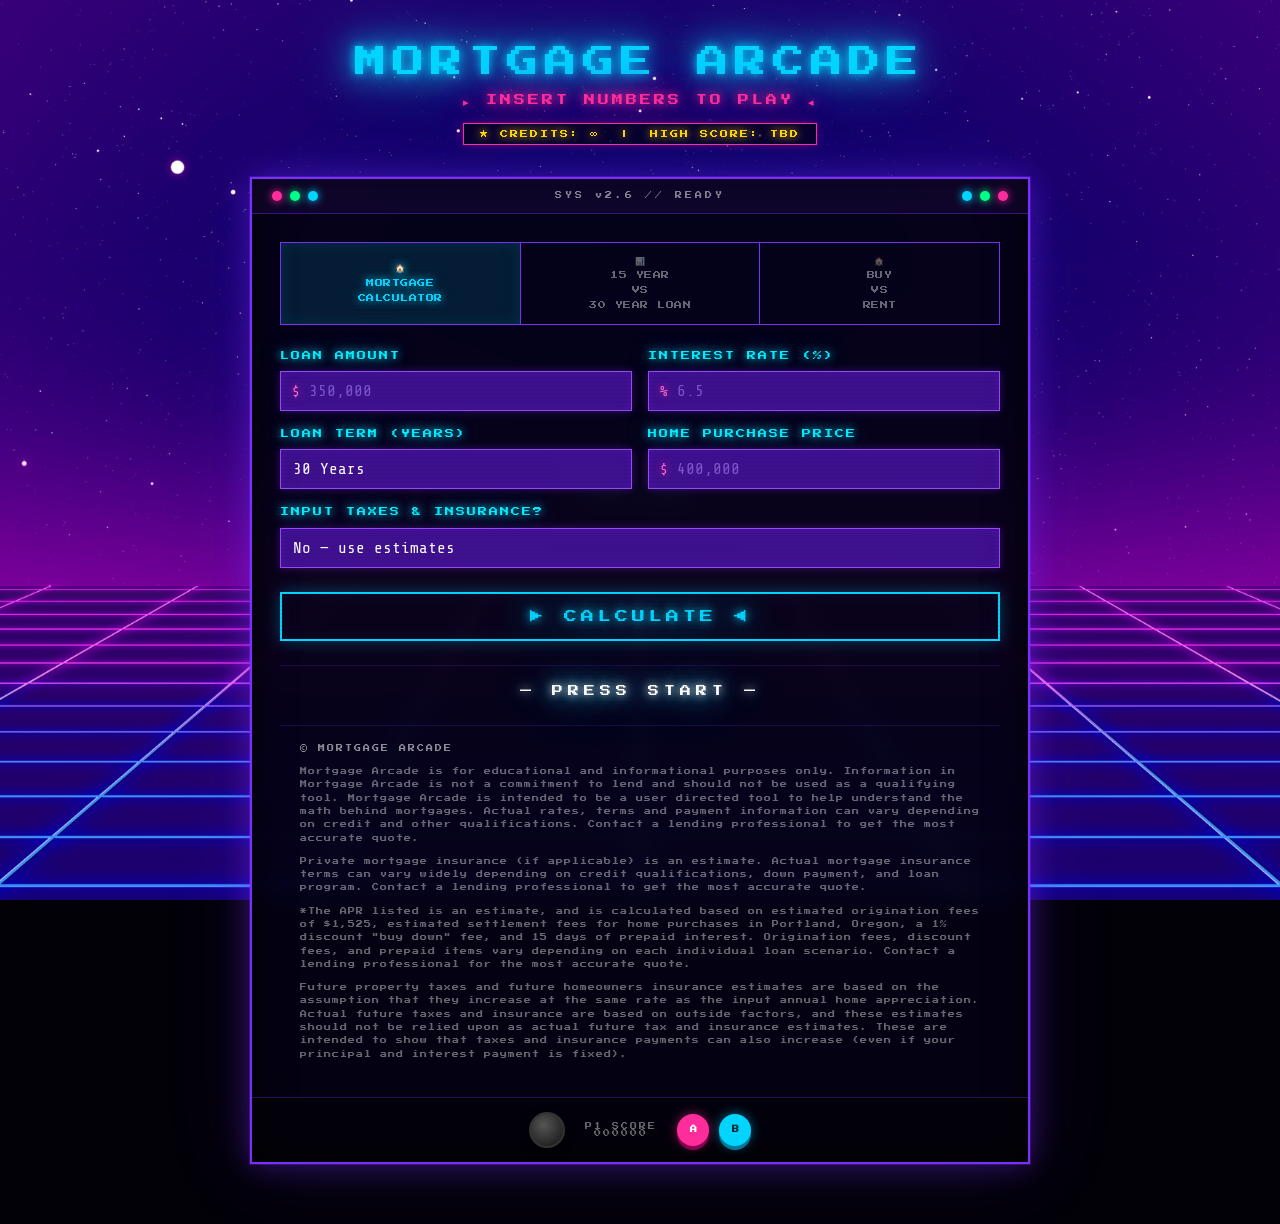
==== commit 4d2cb8b3: "Add files via upload" ====
--- a/index.html
+++ b/index.html
@@ -3,358 +3,2389 @@
 <head>
 <meta charset="UTF-8">
 <meta name="viewport" content="width=device-width, initial-scale=1.0">
-<title>Mortgage Calculators — Gavin Hamilton</title>
-<link rel="preconnect" href="https://fonts.googleapis.com">
-<link rel="preconnect" href="https://fonts.gstatic.com" crossorigin>
-<link href="https://fonts.googleapis.com/css2?family=DM+Sans:wght@300;400;500;600;700;800&family=DM+Mono:wght@400;500&display=swap" rel="stylesheet">
+<title>MORTGAGE ARCADE</title>
+<link href="https://fonts.googleapis.com/css2?family=Press+Start+2P&family=Orbitron:wght@700&family=Share+Tech+Mono&display=swap" rel="stylesheet">
 <style>
-  *, *::before, *::after { box-sizing: border-box; margin: 0; padding: 0; }
-
   :root {
-    --cream: #f9f8f5;
-    --surface: #ffffff;
-    --charcoal: #1c1c1c;
-    --slate: #4a4a4a;
-    --muted: #888888;
-    --gold: #b8924a;
-    --gold-lt: #d4ab6a;
-    --gold-dim: rgba(184,146,74,0.35);
-    --radius: 4px;
-    --shadow: 0 4px 6px rgba(0,0,0,0.04), 0 20px 50px rgba(0,0,0,0.08);
-    --transition: 0.3s cubic-bezier(0.4,0,0.2,1);
-  }
-
-  html { scroll-behavior: smooth; }
+    --pink: #ff2d9b;
+    --blue: #00d4ff;
+    --purple: #7b2fff;
+    --dark: #05030f;
+    --darker: #020108;
+    --grid-pink: rgba(255, 45, 155, 0.6);
+    --grid-blue: rgba(0, 212, 255, 0.8);
+    --glow-pink: 0 0 10px #ff2d9b, 0 0 30px #ff2d9b, 0 0 60px #ff2d9b;
+    --glow-blue: 0 0 10px #00d4ff, 0 0 30px #00d4ff, 0 0 60px #00d4ff;
+    --glow-purple: 0 0 10px #7b2fff, 0 0 30px #7b2fff;
+  }
+
+  * { margin: 0; padding: 0; box-sizing: border-box; }
 
   body {
-    font-family: 'DM Sans', sans-serif;
-    background: var(--cream);
-    color: var(--charcoal);
+    background: var(--darker);
+    font-family: 'Press Start 2P', monospace;
     min-height: 100vh;
-    line-height: 1.5;
     overflow-x: hidden;
-  }
-
-  /* ── HERO ── */
-  .hero {
-    background: var(--charcoal);
-    padding: 5rem 2rem 5.5rem;
+    color: white;
+  }
+
+  .scene {
+    position: fixed; inset: 0; z-index: 0;
+    background: url('background.png') center center / cover no-repeat;
+    background-color: #05030f;
+  }
+
+  .app {
+    position: relative; z-index: 10; min-height: 100vh;
+    display: flex; flex-direction: column; align-items: center;
+    padding: 30px 20px 60px;
+  }
+
+  .header { text-align: center; margin-bottom: 32px; margin-top: 10px; }
+
+  .title-main {
+    font-size: clamp(18px, 4vw, 32px); letter-spacing: 6px;
+    color: var(--blue); text-shadow: var(--glow-blue); line-height: 1.4;
+  }
+
+  .title-sub {
+    font-size: clamp(8px, 1.5vw, 11px); color: var(--pink);
+    text-shadow: var(--glow-pink); letter-spacing: 3px; margin-top: 10px;
+  }
+
+  .coin-display {
+    display: inline-flex; align-items: center; gap: 8px; margin-top: 14px;
+    background: rgba(0,0,0,0.6); border: 1px solid var(--pink);
+    box-shadow: 0 0 10px rgba(255,45,155,0.3); padding: 6px 16px;
+    font-size: 8px; color: #ffd700; text-shadow: 0 0 8px #ffd700; letter-spacing: 2px;
+  }
+
+  .cabinet {
+    width: 100%; max-width: 780px;
+    background: rgba(5, 3, 20, 0.92); border: 2px solid var(--purple);
+    box-shadow:
+      0 0 0 1px rgba(123,47,255,0.3), 0 0 30px rgba(123,47,255,0.4),
+      0 0 80px rgba(123,47,255,0.15), inset 0 0 40px rgba(0,0,0,0.8);
+    backdrop-filter: blur(10px);
+  }
+
+  .cabinet-top {
+    display: flex; align-items: center; justify-content: space-between;
+    padding: 12px 20px; border-bottom: 1px solid rgba(123,47,255,0.4);
+    background: rgba(123,47,255,0.08);
+  }
+
+  .cab-lights { display: flex; gap: 8px; }
+  .cab-light { width: 10px; height: 10px; border-radius: 50%; }
+  .cab-light.r { background: var(--pink); box-shadow: 0 0 8px var(--pink); }
+  .cab-light.g { background: #00ff88; box-shadow: 0 0 8px #00ff88; }
+  .cab-light.b { background: var(--blue); box-shadow: 0 0 8px var(--blue); }
+  .cab-title { font-size: 7px; color: rgba(255,255,255,0.5); letter-spacing: 3px; }
+
+  .screen { padding: 28px 28px 20px; position: relative; }
+  .screen::after {
+    content: ''; position: absolute; inset: 0;
+    background: repeating-linear-gradient(0deg, transparent, transparent 2px, rgba(0,0,0,0.03) 2px, rgba(0,0,0,0.03) 4px);
+    pointer-events: none; z-index: 100;
+  }
+
+  /* ── MODE SELECTOR ── */
+  .mode-selector {
+    display: flex; gap: 0; margin-bottom: 24px; border: 1px solid var(--purple);
+  }
+
+  .mode-btn {
+    flex: 1; padding: 10px 4px; background: transparent; border: none; cursor: pointer;
+    font-family: 'Press Start 2P', monospace; font-size: clamp(6px, 1vw, 8px);
+    color: rgba(255,255,255,0.4); letter-spacing: 0.5px; transition: all 0.15s;
+    border-right: 1px solid var(--purple); text-align: center; line-height: 1.9;
+  }
+  .mode-btn:last-child { border-right: none; }
+  .mode-btn:hover { background: rgba(123,47,255,0.2); color: white; }
+  .mode-btn.active {
+    background: rgba(0,212,255,0.12); color: var(--blue);
+    text-shadow: 0 0 8px var(--blue); box-shadow: inset 0 0 15px rgba(0,212,255,0.1);
+  }
+
+  .panel { display: none; }
+  .panel.active { display: block; }
+
+  /* ── FORM ── */
+  .calc-form { display: flex; flex-direction: column; gap: 16px; }
+
+  .form-row { display: grid; grid-template-columns: 1fr 1fr; gap: 16px; }
+  @media (max-width: 540px) { .form-row { grid-template-columns: 1fr; } }
+
+  .field { display: flex; flex-direction: column; gap: 8px; }
+
+  .field label {
+    font-size: 9px; color: #00eeff;
+    text-shadow: 0 0 8px rgba(0,238,255,0.9), 0 0 20px rgba(0,212,255,0.5); letter-spacing: 2px; line-height: 1.6;
+  }
+
+  .field-wrap { position: relative; }
+
+  .field-prefix {
+    position: absolute; left: 12px; top: 50%; transform: translateY(-50%);
+    font-family: 'Share Tech Mono', monospace; font-size: 14px;
+    color: #ff6ec7; pointer-events: none;
+    text-shadow: 0 0 8px rgba(255,45,155,0.8);
+  }
+
+  .field input, .field select {
+    width: 100%; background: rgba(80, 20, 180, 0.75); border: 1px solid rgba(160,80,255,0.9);
+    color: #ffffff; font-family: 'Share Tech Mono', monospace; font-size: 16px;
+    padding: 10px 12px 10px 28px; outline: none;
+    transition: border-color 0.2s, box-shadow 0.2s; -webkit-appearance: none;
+    box-shadow: 0 0 8px rgba(123,47,255,0.35), inset 0 0 12px rgba(123,47,255,0.12);
+  }
+  .field input.no-prefix, .field select { padding-left: 12px; }
+  .field input:focus, .field select:focus {
+    border-color: #00eeff;
+    box-shadow: 0 0 0 1px #00eeff, 0 0 18px rgba(0,212,255,0.5), inset 0 0 14px rgba(0,212,255,0.1);
+  }
+  .field input::placeholder { color: rgba(180,140,255,0.55); }
+  .field select option { background: #0a0020; }
+
+  /* Optional tax/insurance fields */
+  .optional-fields {
+    display: none;
+    flex-direction: column;
+    gap: 16px;
+    padding: 16px;
+    border: 1px solid rgba(255,45,155,0.3);
+    background: rgba(255,45,155,0.04);
+    margin-top: -4px;
+  }
+  .optional-fields.visible { display: flex; }
+
+  .calc-btn {
+    width: 100%; padding: 16px; background: transparent; border: 2px solid var(--blue);
+    color: var(--blue); font-family: 'Press Start 2P', monospace;
+    font-size: clamp(9px, 1.8vw, 13px); letter-spacing: 4px; cursor: pointer;
+    transition: all 0.2s; text-shadow: var(--glow-blue);
+    box-shadow: 0 0 15px rgba(0,212,255,0.3), inset 0 0 15px rgba(0,212,255,0.05);
+    margin-top: 8px; position: relative; overflow: hidden;
+  }
+  .calc-btn::before {
+    content: ''; position: absolute; inset: 0;
+    background: linear-gradient(90deg, transparent, rgba(0,212,255,0.15), transparent);
+    transform: translateX(-100%); transition: transform 0.5s;
+  }
+  .calc-btn:hover {
+    background: rgba(0,212,255,0.12);
+    box-shadow: 0 0 25px rgba(0,212,255,0.6), inset 0 0 25px rgba(0,212,255,0.1);
+    transform: translateY(-1px);
+  }
+  .calc-btn:hover::before { transform: translateX(100%); }
+  .calc-btn:active { transform: translateY(1px); }
+
+  /* ── RESULTS ── */
+  .results-panel {
+    margin-top: 28px;
+    display: none;
+  }
+  .results-panel.show { display: block; }
+
+  /* Big total payment display */
+  .total-payment-block {
+    text-align: center;
+    padding: 28px 20px 24px;
+    background: rgba(0,212,255,0.07);
+    border: 2px solid var(--blue);
+    box-shadow: 0 0 30px rgba(0,212,255,0.2), inset 0 0 30px rgba(0,212,255,0.04);
+    margin-bottom: 24px;
+  }
+
+  .total-label {
+    font-family: 'Press Start 2P', monospace;
+    font-size: clamp(8px, 1.5vw, 11px);
+    color: rgba(255,255,255,0.6);
+    letter-spacing: 4px;
+    text-transform: uppercase;
+    margin-bottom: 14px;
+  }
+
+  .total-amount {
+    font-family: 'Share Tech Mono', monospace;
+    font-size: clamp(38px, 8vw, 62px);
+    font-weight: bold;
+    color: var(--blue);
+    text-shadow: 0 0 20px rgba(0,212,255,0.8), 0 0 50px rgba(0,212,255,0.4);
+    line-height: 1;
+    letter-spacing: 2px;
+  }
+
+  .total-sublabel {
+    font-family: 'Share Tech Mono', monospace;
+    font-size: 13px;
+    color: rgba(255,255,255,0.4);
+    letter-spacing: 2px;
+    margin-top: 8px;
+  }
+
+  .total-apr {
+    font-family: 'Share Tech Mono', monospace;
+    font-size: clamp(16px, 2.8vw, 22px);
+    font-weight: bold;
+    color: var(--blue);
+    text-shadow: 0 0 14px rgba(0,212,255,0.6);
+    letter-spacing: 2px;
+    margin-top: 10px;
+  }
+
+  /* APR in compare columns */
+  .compare-apr {
+    font-family: 'Share Tech Mono', monospace;
+    font-size: clamp(13px, 2vw, 17px);
+    font-weight: bold;
+    letter-spacing: 1px;
+    margin-top: 8px;
+  }
+  .col-15 .compare-apr { color: var(--blue); text-shadow: 0 0 10px rgba(0,212,255,0.5); }
+  .col-30 .compare-apr { color: var(--pink); text-shadow: 0 0 10px rgba(255,45,155,0.5); }
+
+  /* Line items */
+  .line-items {
+    display: flex;
+    flex-direction: column;
+    gap: 0;
+    border: 1px solid rgba(123,47,255,0.4);
+  }
+
+  .line-item {
+    display: flex;
+    align-items: center;
+    justify-content: space-between;
+    padding: 16px 20px;
+    border-bottom: 1px solid rgba(123,47,255,0.2);
+    background: rgba(0,0,0,0.35);
+    transition: background 0.15s;
+  }
+  .line-item:last-child { border-bottom: none; }
+  .line-item:hover { background: rgba(123,47,255,0.1); }
+
+  .line-item-label {
+    font-family: 'Share Tech Mono', monospace;
+    font-size: clamp(12px, 2vw, 15px);
+    color: rgba(255,255,255,0.75);
+    letter-spacing: 1px;
+  }
+
+  .line-item-value {
+    font-family: 'Share Tech Mono', monospace;
+    font-size: clamp(15px, 2.8vw, 22px);
+    font-weight: bold;
+    color: #fff;
+    letter-spacing: 1px;
+    white-space: nowrap;
+  }
+
+  .line-item.pmi { background: rgba(255,45,155,0.06); }
+  .line-item.pmi .line-item-value { color: var(--pink); text-shadow: 0 0 8px rgba(255,45,155,0.5); }
+
+  /* PMI disclaimer */
+  .pmi-disclaimer {
+    display: none;
+    margin-top: 18px;
+    padding: 14px 18px;
+    border: 1px solid rgba(255,45,155,0.35);
+    background: rgba(255,45,155,0.05);
+    box-shadow: 0 0 14px rgba(255,45,155,0.1);
+  }
+  .pmi-disclaimer.show { display: block; }
+  .pmi-disclaimer p {
+    font-family: 'Share Tech Mono', monospace;
+    font-size: 11px;
+    color: rgba(255,255,255,0.65);
+    line-height: 1.9;
+  }
+  .pmi-disclaimer p strong { color: var(--pink); }
+
+  /* ── FOOTER CABINET ── */
+  .cabinet-footer {
+    display: flex; align-items: center; justify-content: center; gap: 20px;
+    padding: 14px 20px; border-top: 1px solid rgba(123,47,255,0.3);
+    background: rgba(0,0,0,0.4);
+  }
+
+  .joystick {
+    width: 36px; height: 36px; background: radial-gradient(circle at 40% 35%, #555, #111);
+    border-radius: 50%; border: 2px solid #333; box-shadow: 0 3px 8px rgba(0,0,0,0.8);
+    cursor: pointer; transition: transform 0.1s;
+  }
+  .joystick:active { transform: scale(0.92); }
+
+  .action-btns { display: flex; gap: 10px; }
+
+  .action-btn {
+    width: 32px; height: 32px; border-radius: 50%; border: none; cursor: pointer;
+    font-family: 'Press Start 2P', monospace; font-size: 7px; font-weight: bold;
+    transition: all 0.15s; position: relative; top: 0;
+  }
+  .action-btn:active { top: 3px; }
+  .btn-a { background: var(--pink); color: white; box-shadow: 0 4px 0 #8a0050, 0 0 12px rgba(255,45,155,0.5); }
+  .btn-b { background: var(--blue); color: #002a33; box-shadow: 0 4px 0 #007a99, 0 0 12px rgba(0,212,255,0.5); }
+
+  .score-display { font-size: 7px; color: rgba(255,255,255,0.4); letter-spacing: 2px; text-align: center; }
+
+  /* ── ARCADE DISCLAIMER ── */
+  .arcade-disclaimer {
+    margin-top: 28px;
+    padding: 16px 20px;
+    border-top: 1px solid rgba(123,47,255,0.2);
+    display: flex;
+    flex-direction: column;
+    gap: 10px;
+  }
+  .arcade-disclaimer p {
+    font-family: 'Press Start 2P', monospace;
+    font-size: 7px;
+    color: rgba(255,255,255,0.4);
+    letter-spacing: 1px;
+    line-height: 1.9;
+    text-align: left;
+  }
+  .arcade-disclaimer p:first-child {
+    color: rgba(255,255,255,0.55);
+    letter-spacing: 2px;
+  }
+
+  .press-start { text-align: center; margin-top: 24px; padding-top: 20px; border-top: 1px solid rgba(123,47,255,0.2); }
+  .press-start-text {
+    font-size: clamp(8px, 1.5vw, 11px); color: #fff;
+    text-shadow: 0 0 10px #fff, 0 0 20px var(--blue), 0 0 40px var(--blue), 0 0 70px var(--blue);
+    letter-spacing: 5px; cursor: pointer; transition: text-shadow 0.3s;
+  }
+  .press-start-text:hover {
+    text-shadow: 0 0 15px #fff, 0 0 30px var(--blue), 0 0 60px var(--blue), 0 0 100px var(--blue), 0 0 140px rgba(0,212,255,0.5);
+  }
+
+  ::-webkit-scrollbar { width: 4px; height: 4px; }
+  ::-webkit-scrollbar-track { background: rgba(0,0,0,0.3); }
+  ::-webkit-scrollbar-thumb { background: var(--purple); }
+
+  /* ── ARCADE ALERT MODAL ── */
+  .arcade-alert-overlay {
+    display: none;
+    position: fixed;
+    inset: 0;
+    background: rgba(0,0,0,0.75);
+    z-index: 1000;
+    align-items: center;
+    justify-content: center;
+    padding: 20px;
+  }
+  .arcade-alert-overlay.show { display: flex; }
+
+  .arcade-alert-box {
+    background: rgba(5, 3, 20, 0.98);
+    border: 2px solid var(--pink);
+    box-shadow: 0 0 40px rgba(255,45,155,0.5), inset 0 0 30px rgba(0,0,0,0.6);
+    padding: 36px 32px 28px;
+    max-width: 480px;
+    width: 100%;
     text-align: center;
     position: relative;
+  }
+
+  .arcade-alert-box.warn-over100 {
+    border-color: var(--blue);
+    box-shadow: 0 0 40px rgba(0,212,255,0.5), inset 0 0 30px rgba(0,0,0,0.6);
+  }
+
+  .arcade-alert-icon {
+    font-family: 'Press Start 2P', monospace;
+    font-size: clamp(18px, 4vw, 28px);
+    color: var(--pink);
+    text-shadow: var(--glow-pink);
+    margin-bottom: 18px;
+    letter-spacing: 4px;
+  }
+  .warn-over100 .arcade-alert-icon { color: var(--blue); text-shadow: var(--glow-blue); }
+
+  .arcade-alert-msg {
+    font-family: 'Share Tech Mono', monospace;
+    font-size: clamp(12px, 2vw, 15px);
+    color: rgba(255,255,255,0.85);
+    line-height: 1.8;
+    letter-spacing: 1px;
+    margin-bottom: 24px;
+  }
+
+  .arcade-alert-btn {
+    font-family: 'Press Start 2P', monospace;
+    font-size: clamp(8px, 1.4vw, 11px);
+    letter-spacing: 3px;
+    padding: 12px 28px;
+    background: transparent;
+    border: 2px solid var(--pink);
+    color: var(--pink);
+    text-shadow: var(--glow-pink);
+    box-shadow: 0 0 14px rgba(255,45,155,0.3);
+    cursor: pointer;
+    transition: all 0.15s;
+  }
+  .arcade-alert-btn:hover {
+    background: rgba(255,45,155,0.12);
+    box-shadow: 0 0 24px rgba(255,45,155,0.6);
+  }
+  .warn-over100 .arcade-alert-btn {
+    border-color: var(--blue);
+    color: var(--blue);
+    text-shadow: var(--glow-blue);
+    box-shadow: 0 0 14px rgba(0,212,255,0.3);
+  }
+  .warn-over100 .arcade-alert-btn:hover {
+    background: rgba(0,212,255,0.12);
+    box-shadow: 0 0 24px rgba(0,212,255,0.6);
+  }
+
+  /* ── 15 vs 30 COMPARISON LAYOUT ── */
+  .compare-inputs {
+    display: grid;
+    grid-template-columns: 1fr 1fr;
+    gap: 16px;
+    margin-bottom: 20px;
+  }
+  @media (max-width: 560px) { .compare-inputs { grid-template-columns: 1fr; } }
+
+  .compare-col {
+    border: 1px solid rgba(123,47,255,0.5);
+    padding: 16px;
+    background: rgba(0,0,0,0.3);
+  }
+
+  .compare-col-title {
+    font-family: 'Press Start 2P', monospace;
+    font-size: clamp(8px, 1.4vw, 11px);
+    letter-spacing: 3px;
+    text-align: center;
+    padding-bottom: 14px;
+    margin-bottom: 14px;
+    border-bottom: 1px solid rgba(123,47,255,0.3);
+  }
+  .compare-col-title.title-15 {
+    color: var(--blue);
+    text-shadow: var(--glow-blue);
+  }
+  .compare-col-title.title-30 {
+    color: var(--pink);
+    text-shadow: var(--glow-pink);
+  }
+
+  .compare-col .field { margin-bottom: 12px; }
+  .compare-col .field:last-child { margin-bottom: 0; }
+
+  /* Shared T&I row below the two columns */
+  .compare-tai-row {
+    margin-bottom: 16px;
+  }
+
+  /* Side-by-side results */
+  .compare-results {
+    display: none;
+    margin-top: 28px;
+  }
+  .compare-results.show { display: block; }
+
+  .compare-results-grid {
+    display: grid;
+    grid-template-columns: 1fr 1fr;
+    gap: 16px;
+    margin-bottom: 20px;
+  }
+  @media (max-width: 560px) { .compare-results-grid { grid-template-columns: 1fr; } }
+
+  .compare-result-col {
+    border: 2px solid rgba(123,47,255,0.5);
+    background: rgba(0,0,0,0.4);
     overflow: hidden;
   }
-  .hero::before {
-    content: '';
+  .compare-result-col.col-15 { border-color: rgba(0,212,255,0.5); }
+  .compare-result-col.col-30 { border-color: rgba(255,45,155,0.5); }
+
+  .compare-result-header {
+    font-family: 'Press Start 2P', monospace;
+    font-size: clamp(8px, 1.4vw, 10px);
+    letter-spacing: 3px;
+    text-align: center;
+    padding: 12px 8px;
+    border-bottom: 1px solid rgba(123,47,255,0.3);
+  }
+  .col-15 .compare-result-header { background: rgba(0,212,255,0.08); color: var(--blue); text-shadow: var(--glow-blue); border-color: rgba(0,212,255,0.2); }
+  .col-30 .compare-result-header { background: rgba(255,45,155,0.08); color: var(--pink); text-shadow: var(--glow-pink); border-color: rgba(255,45,155,0.2); }
+
+  .compare-total-block {
+    text-align: center;
+    padding: 18px 10px 14px;
+    border-bottom: 1px solid rgba(123,47,255,0.2);
+  }
+  .col-15 .compare-total-block { border-color: rgba(0,212,255,0.15); }
+  .col-30 .compare-total-block { border-color: rgba(255,45,155,0.15); }
+
+  .compare-total-label {
+    font-family: 'Press Start 2P', monospace;
+    font-size: clamp(6px, 1vw, 8px);
+    color: rgba(255,255,255,0.5);
+    letter-spacing: 2px;
+    margin-bottom: 8px;
+  }
+
+  .compare-total-amount {
+    font-family: 'Share Tech Mono', monospace;
+    font-size: clamp(24px, 4.5vw, 38px);
+    font-weight: bold;
+    line-height: 1;
+    letter-spacing: 1px;
+  }
+  .col-15 .compare-total-amount { color: var(--blue); text-shadow: 0 0 16px rgba(0,212,255,0.7); }
+  .col-30 .compare-total-amount { color: var(--pink); text-shadow: 0 0 16px rgba(255,45,155,0.7); }
+
+  .compare-total-sub {
+    font-family: 'Share Tech Mono', monospace;
+    font-size: 11px;
+    color: rgba(255,255,255,0.35);
+    margin-top: 4px;
+  }
+
+  .compare-line-items { display: flex; flex-direction: column; }
+
+  .compare-line-item {
+    display: flex;
+    flex-direction: column;
+    padding: 10px 14px;
+    border-bottom: 1px solid rgba(123,47,255,0.12);
+    background: rgba(0,0,0,0.2);
+    transition: background 0.15s;
+  }
+  .compare-line-item:last-child { border-bottom: none; }
+  .compare-line-item:hover { background: rgba(123,47,255,0.1); }
+
+  .compare-line-label {
+    font-family: 'Share Tech Mono', monospace;
+    font-size: clamp(9px, 1.4vw, 11px);
+    color: rgba(255,255,255,0.55);
+    letter-spacing: 0.5px;
+    margin-bottom: 3px;
+    text-transform: uppercase;
+  }
+
+  .compare-line-value {
+    font-family: 'Share Tech Mono', monospace;
+    font-size: clamp(14px, 2.2vw, 18px);
+    font-weight: bold;
+    color: #fff;
+  }
+
+  .compare-line-item.pmi-item { background: rgba(255,45,155,0.06); }
+  .compare-line-item.pmi-item .compare-line-value { color: var(--pink); text-shadow: 0 0 8px rgba(255,45,155,0.5); }
+
+  /* Shared PMI disclaimer below both columns */
+  .compare-pmi-disclaimer {
+    display: none;
+    margin-top: 16px;
+    padding: 14px 18px;
+    border: 1px solid rgba(255,45,155,0.35);
+    background: rgba(255,45,155,0.05);
+    box-shadow: 0 0 14px rgba(255,45,155,0.1);
+  }
+  .compare-pmi-disclaimer.show { display: block; }
+  .compare-pmi-disclaimer p {
+    font-family: 'Share Tech Mono', monospace;
+    font-size: 11px;
+    color: rgba(255,255,255,0.65);
+    line-height: 1.9;
+  }
+  .compare-pmi-disclaimer p strong { color: var(--pink); }
+
+  /* ── PAYMENT DIFFERENCE CALLOUT ── */
+  .payment-diff-block {
+    display: none;
+    margin-top: 20px;
+    padding: 20px 24px;
+    border: 2px solid #ffd700;
+    background: rgba(255, 215, 0, 0.07);
+    box-shadow: 0 0 24px rgba(255,215,0,0.25), inset 0 0 20px rgba(255,215,0,0.04);
+    text-align: center;
+  }
+  .payment-diff-block.show { display: block; }
+  .payment-diff-text {
+    font-family: 'Share Tech Mono', monospace;
+    font-size: clamp(14px, 2.5vw, 18px);
+    font-weight: bold;
+    color: #ffd700;
+    text-shadow: 0 0 12px rgba(255,215,0,0.8);
+    line-height: 1.6;
+  }
+  .payment-diff-text .diff-amount {
+    font-size: clamp(20px, 4vw, 28px);
+    display: inline-block;
+  }
+
+  /* ── PROS / CONS GRID ── */
+  .pros-cons-grid {
+    display: none;
+    grid-template-columns: 1fr 1fr;
+    gap: 16px;
+    margin-top: 20px;
+  }
+  .pros-cons-grid.show { display: grid; }
+  @media (max-width: 560px) { .pros-cons-grid { grid-template-columns: 1fr; } }
+
+  .pros-cons-col {
+    display: flex;
+    flex-direction: column;
+    gap: 10px;
+  }
+
+  .pc-section {
+    border: 1px solid rgba(123,47,255,0.3);
+    background: rgba(0,0,0,0.3);
+    padding: 14px 16px;
+  }
+  .col-15 .pc-section { border-color: rgba(0,212,255,0.25); }
+  .col-30 .pc-section { border-color: rgba(255,45,155,0.25); }
+
+  .pc-title {
+    font-family: 'Press Start 2P', monospace;
+    font-size: clamp(7px, 1.1vw, 9px);
+    letter-spacing: 3px;
+    margin-bottom: 10px;
+    padding-bottom: 8px;
+    border-bottom: 1px solid rgba(255,255,255,0.08);
+  }
+  .pc-title.pros { color: #00ff88; text-shadow: 0 0 8px rgba(0,255,136,0.5); }
+  .pc-title.cons { color: var(--pink); text-shadow: 0 0 8px rgba(255,45,155,0.4); }
+
+  .pc-list {
+    list-style: none;
+    display: flex;
+    flex-direction: column;
+    gap: 8px;
+  }
+  .pc-list li {
+    font-family: 'Share Tech Mono', monospace;
+    font-size: clamp(10px, 1.6vw, 12px);
+    color: rgba(255,255,255,0.8);
+    line-height: 1.6;
+    padding-left: 16px;
+    position: relative;
+  }
+  .pc-list li::before {
     position: absolute;
-    inset: 0;
-    background: linear-gradient(135deg, rgba(184,146,74,0.08) 0%, transparent 60%),
-                linear-gradient(225deg, rgba(184,146,74,0.06) 0%, transparent 60%);
-    pointer-events: none;
-  }
-  /* subtle grid texture */
-  .hero::after {
-    content: '';
-    position: absolute;
-    inset: 0;
-    background-image: repeating-linear-gradient(
-      0deg, transparent, transparent 39px, rgba(184,146,74,0.04) 39px, rgba(184,146,74,0.04) 40px
-    ), repeating-linear-gradient(
-      90deg, transparent, transparent 39px, rgba(184,146,74,0.04) 39px, rgba(184,146,74,0.04) 40px
-    );
-    pointer-events: none;
-  }
-
-  .hero-inner { position: relative; z-index: 2; max-width: 620px; margin: 0 auto; }
-
-  .hero-eyebrow {
-    display: inline-flex;
+    left: 0;
+    top: 0;
+  }
+  .pros .pc-list li::before { content: '✓'; color: #00ff88; }
+  .cons .pc-list li::before { content: '✗'; color: var(--pink); }
+  .pc-list li em {
+    color: #ffd700;
+    font-style: normal;
+    text-shadow: 0 0 6px rgba(255,215,0,0.5);
+  }
+
+  /* Accelerated payoff highlight */
+  .payoff-highlight {
+    display: block;
+    margin-top: 8px;
+    font-family: 'Orbitron', sans-serif;
+    font-size: clamp(10px, 1.6vw, 12px);
+    font-weight: 700;
+    color: #ffd700;
+    text-shadow: 0 0 10px rgba(255,215,0,0.7), 0 0 24px rgba(255,215,0,0.3);
+    line-height: 1.7;
+    letter-spacing: 0.5px;
+    border-left: 3px solid #ffd700;
+    padding-left: 10px;
+    background: rgba(255,215,0,0.05);
+    padding-top: 6px;
+    padding-bottom: 6px;
+  }
+
+  /* ── BUY VS RENT PANEL ── */
+  .bvr-inputs {
+    display: grid;
+    grid-template-columns: 1fr 1fr;
+    gap: 16px;
+    margin-bottom: 20px;
+  }
+  @media (max-width: 580px) { .bvr-inputs { grid-template-columns: 1fr; } }
+
+  .bvr-col {
+    border: 1px solid rgba(123,47,255,0.5);
+    padding: 16px;
+    background: rgba(0,0,0,0.3);
+  }
+
+  .bvr-col-title {
+    font-family: 'Press Start 2P', monospace;
+    font-size: clamp(8px, 1.4vw, 11px);
+    letter-spacing: 3px;
+    text-align: center;
+    padding-bottom: 14px;
+    margin-bottom: 14px;
+    border-bottom: 1px solid rgba(123,47,255,0.3);
+  }
+  .bvr-col-title.title-rent { color: var(--pink); text-shadow: var(--glow-pink); border-color: rgba(255,45,155,0.25); }
+  .bvr-col-title.title-buy  { color: var(--blue); text-shadow: var(--glow-blue); border-color: rgba(0,212,255,0.25); }
+
+  .bvr-col .field { margin-bottom: 12px; }
+  .bvr-col .field:last-child { margin-bottom: 0; }
+
+  .bvr-opt-fields {
+    display: none;
+    flex-direction: column;
+    gap: 10px;
+    padding: 12px;
+    border: 1px solid rgba(255,45,155,0.25);
+    background: rgba(255,45,155,0.04);
+    margin-top: 8px;
+  }
+  .bvr-opt-fields.visible { display: flex; }
+
+  /* Results */
+  .bvr-results {
+    display: none;
+    margin-top: 28px;
+  }
+  .bvr-results.show { display: block; }
+
+  .bvr-results-grid {
+    display: grid;
+    grid-template-columns: 1fr 1fr;
+    gap: 16px;
+    margin-bottom: 20px;
+  }
+  @media (max-width: 580px) { .bvr-results-grid { grid-template-columns: 1fr; } }
+
+  .bvr-result-col {
+    border: 2px solid rgba(123,47,255,0.5);
+    background: rgba(0,0,0,0.4);
+    overflow: hidden;
+  }
+  .bvr-result-col.col-rent { border-color: rgba(255,45,155,0.5); }
+  .bvr-result-col.col-buy  { border-color: rgba(0,212,255,0.5); }
+
+  .bvr-result-header {
+    font-family: 'Press Start 2P', monospace;
+    font-size: clamp(8px, 1.4vw, 10px);
+    letter-spacing: 3px;
+    text-align: center;
+    padding: 12px 8px;
+    border-bottom: 1px solid rgba(123,47,255,0.2);
+  }
+  .col-rent .bvr-result-header { background: rgba(255,45,155,0.08); color: var(--pink); text-shadow: var(--glow-pink); border-color: rgba(255,45,155,0.2); }
+  .col-buy  .bvr-result-header { background: rgba(0,212,255,0.08);  color: var(--blue); text-shadow: var(--glow-blue);  border-color: rgba(0,212,255,0.2);  }
+
+  .bvr-metric-block {
+    padding: 16px 14px 12px;
+    border-bottom: 1px solid rgba(123,47,255,0.15);
+  }
+  .col-rent .bvr-metric-block { border-color: rgba(255,45,155,0.12); }
+  .col-buy  .bvr-metric-block { border-color: rgba(0,212,255,0.12);  }
+  .bvr-metric-block:last-child { border-bottom: none; }
+
+  .bvr-metric-title {
+    font-family: 'Press Start 2P', monospace;
+    font-size: clamp(6px, 0.9vw, 8px);
+    letter-spacing: 2px;
+    margin-bottom: 10px;
+    color: rgba(255,255,255,0.45);
+  }
+
+  .bvr-metric-value {
+    font-family: 'Share Tech Mono', monospace;
+    font-size: clamp(22px, 4vw, 34px);
+    font-weight: bold;
+    line-height: 1;
+    letter-spacing: 1px;
+    margin-bottom: 10px;
+  }
+  .col-rent .bvr-metric-value { color: var(--pink); text-shadow: 0 0 14px rgba(255,45,155,0.6); }
+  .col-buy  .bvr-metric-value { color: var(--blue); text-shadow: 0 0 14px rgba(0,212,255,0.6);  }
+
+  .bvr-sub-lines { display: flex; flex-direction: column; gap: 0; }
+
+  .bvr-sub-line {
+    display: flex;
+    justify-content: space-between;
     align-items: center;
-    gap: 0.5rem;
-    font-size: 0.68rem;
-    letter-spacing: 0.2em;
+    padding: 7px 0;
+    border-bottom: 1px solid rgba(255,255,255,0.05);
+    gap: 8px;
+  }
+  .bvr-sub-line:last-child { border-bottom: none; }
+
+  .bvr-sub-label {
+    font-family: 'Share Tech Mono', monospace;
+    font-size: clamp(9px, 1.3vw, 11px);
+    color: rgba(255,255,255,0.5);
     text-transform: uppercase;
-    color: var(--gold);
-    font-weight: 500;
-    margin-bottom: 1.25rem;
-  }
-  .hero-eyebrow::before {
-    content: '';
+    letter-spacing: 0.5px;
+    flex: 1;
+  }
+
+  .bvr-sub-value {
+    font-family: 'Share Tech Mono', monospace;
+    font-size: clamp(12px, 1.8vw, 15px);
+    font-weight: bold;
+    color: #fff;
+    white-space: nowrap;
+  }
+
+  /* Net worth comparison callout */
+  .bvr-verdict {
+    display: none;
+    margin-top: 20px;
+    padding: 20px 24px;
+    border: 2px solid #ffd700;
+    background: rgba(255,215,0,0.07);
+    box-shadow: 0 0 24px rgba(255,215,0,0.2);
+    text-align: center;
+  }
+  .bvr-verdict.show { display: block; }
+  .bvr-verdict-text {
+    font-family: 'Share Tech Mono', monospace;
+    font-size: clamp(13px, 2.2vw, 16px);
+    font-weight: bold;
+    color: #ffd700;
+    text-shadow: 0 0 10px rgba(255,215,0,0.7);
+    line-height: 1.7;
+  }
+  .bvr-verdict-text .v-amount {
+    font-size: clamp(18px, 3.5vw, 26px);
     display: inline-block;
-    width: 5px;
-    height: 5px;
-    border-radius: 50%;
-    background: var(--gold);
-  }
-
-  .hero h1 {
-    font-size: clamp(2rem, 5vw, 3rem);
-    font-weight: 700;
-    color: #ffffff;
-    line-height: 1.1;
-    margin-bottom: 1rem;
-    letter-spacing: -0.02em;
-  }
-  .hero h1 em {
-    font-style: normal;
-    color: var(--gold-lt);
-  }
-
-  .hero-sub {
-    font-size: 0.95rem;
-    color: rgba(255,255,255,0.5);
-    line-height: 1.7;
-    max-width: 460px;
-    margin: 0 auto 2rem;
-    font-weight: 300;
-  }
-
-  .hero-rule {
-    width: 48px;
-    height: 1px;
-    background: var(--gold);
-    opacity: 0.6;
-    margin: 0 auto 2rem;
-  }
-
-  .hero-cta {
-    display: inline-block;
-    padding: 0.85rem 2rem;
+  }
+
+  /* ── DOWN PAYMENT INVEST POPUP ── */
+  .dp-invest-popup {
+    display: none;
+    margin-top: 8px;
+    padding: 12px 14px;
+    border: 1px solid #ffd700;
+    background: rgba(255,215,0,0.07);
+    box-shadow: 0 0 12px rgba(255,215,0,0.2);
+    animation: fadeInPop 0.25s ease;
+  }
+  .dp-invest-popup.visible { display: block; }
+
+  @keyframes fadeInPop {
+    from { opacity: 0; transform: translateY(-6px); }
+    to   { opacity: 1; transform: translateY(0); }
+  }
+
+  .dp-invest-label {
+    font-family: 'Press Start 2P', monospace;
+    font-size: clamp(7px, 1vw, 9px);
+    color: #ffd700;
+    text-shadow: 0 0 8px rgba(255,215,0,0.6);
+    letter-spacing: 2px;
+    margin-bottom: 10px;
+    line-height: 1.6;
+  }
+
+  .dp-invest-options {
+    display: flex;
+    gap: 10px;
+  }
+
+  .dp-invest-btn {
+    flex: 1;
+    padding: 9px 6px;
     background: transparent;
-    color: var(--gold-lt);
-    border: 1px solid var(--gold-dim);
-    border-radius: var(--radius);
-    font-family: 'DM Sans', sans-serif;
-    font-size: 0.75rem;
-    font-weight: 600;
-    letter-spacing: 0.18em;
+    border: 1px solid rgba(255,215,0,0.4);
+    color: rgba(255,255,255,0.6);
+    font-family: 'Press Start 2P', monospace;
+    font-size: clamp(7px, 1vw, 9px);
+    letter-spacing: 2px;
+    cursor: pointer;
+    transition: all 0.15s;
+    text-align: center;
+  }
+  .dp-invest-btn:hover {
+    border-color: #ffd700;
+    color: #ffd700;
+    background: rgba(255,215,0,0.08);
+    box-shadow: 0 0 10px rgba(255,215,0,0.2);
+  }
+  .dp-invest-btn.selected {
+    background: rgba(255,215,0,0.15);
+    border-color: #ffd700;
+    color: #ffd700;
+    text-shadow: 0 0 8px rgba(255,215,0,0.6);
+    box-shadow: 0 0 14px rgba(255,215,0,0.25);
+  }
+
+  .bvr-sub-line.dp-note .bvr-sub-label { color: #ffd700; }
+  .bvr-sub-line.dp-note .bvr-sub-value { color: #ffd700; text-shadow: 0 0 6px rgba(255,215,0,0.5); }
+
+  /* ── CURRENT PAYMENT BLOCK (top of results) ── */
+  .bvr-current-grid {
+    display: grid;
+    grid-template-columns: 1fr 1fr;
+    gap: 16px;
+    margin-bottom: 0;
+  }
+  @media (max-width: 580px) { .bvr-current-grid { grid-template-columns: 1fr; } }
+
+  .bvr-current-col {
+    padding: 16px 18px;
+    background: rgba(0,0,0,0.45);
+    border-bottom: none;
+  }
+  .col-rent .bvr-current-col { border: 2px solid rgba(255,45,155,0.4); }
+  .col-buy  .bvr-current-col { border: 2px solid rgba(0,212,255,0.4); }
+
+  .bvr-current-label {
+    font-family: 'Share Tech Mono', monospace;
+    font-size: clamp(10px, 1.5vw, 13px);
+    font-weight: normal;
+    letter-spacing: 2px;
+    color: rgba(255,255,255,0.45);
+    margin-bottom: 6px;
     text-transform: uppercase;
-    text-decoration: none;
-    transition: background var(--transition), border-color var(--transition), color var(--transition);
-    position: relative;
-    overflow: hidden;
-  }
-  .hero-cta::after {
-    content: '';
-    position: absolute;
-    inset: 0;
-    background: linear-gradient(90deg, transparent, rgba(184,146,74,0.12), transparent);
-    transform: translateX(-100%);
-    transition: transform 0.5s ease;
-  }
-  .hero-cta:hover { background: rgba(184,146,74,0.08); border-color: var(--gold); color: var(--gold-lt); }
-  .hero-cta:hover::after { transform: translateX(100%); }
-
-  /* ── MAIN ── */
-  .main {
-    max-width: 900px;
-    margin: 0 auto;
-    padding: 4rem 2rem 5rem;
-  }
-
-  .section-label {
-    font-size: 0.65rem;
-    font-weight: 600;
-    text-transform: uppercase;
-    letter-spacing: 0.18em;
-    color: var(--gold);
-    margin-bottom: 1.4rem;
+  }
+
+  .bvr-current-value {
+    font-family: 'Share Tech Mono', monospace;
+    font-size: clamp(20px, 3.8vw, 30px);
+    font-weight: normal;
+    line-height: 1;
+    letter-spacing: 1px;
+  }
+  .col-rent .bvr-current-value { color: var(--pink); text-shadow: 0 0 10px rgba(255,45,155,0.4); }
+  .col-buy  .bvr-current-value { color: var(--blue); text-shadow: 0 0 10px rgba(0,212,255,0.4); }
+
+  .bvr-current-sub {
+    font-family: 'Share Tech Mono', monospace;
+    font-size: 11px;
+    color: rgba(255,255,255,0.3);
+    margin-top: 4px;
+  }
+
+  /* Dash items in current rent column */
+  .bvr-sub-line .bvr-sub-value.dash-item {
+    color: rgba(255,255,255,0.25);
+    font-size: 16px;
+  }
+
+  /* Future section header labels (bigger/bolder than current) */
+  .bvr-future-header {
+    font-family: 'Press Start 2P', monospace;
+    font-size: clamp(9px, 1.6vw, 12px);
+    letter-spacing: 3px;
+    text-align: center;
+    padding: 14px 8px;
+    border-bottom: 1px solid rgba(123,47,255,0.2);
+    font-weight: bold;
+  }
+  .col-rent .bvr-future-header { background: rgba(255,45,155,0.1); color: var(--pink); text-shadow: var(--glow-pink); border-color: rgba(255,45,155,0.25); }
+  .col-buy  .bvr-future-header { background: rgba(0,212,255,0.1);  color: var(--blue); text-shadow: var(--glow-blue);  border-color: rgba(0,212,255,0.25); }
+
+  /* PMI disclaimer in current section */
+  .bvr-current-pmi-disclaimer {
+    display: none;
+    margin-top: 14px;
+    padding: 12px 16px;
+    border: 1px solid rgba(255,45,155,0.35);
+    background: rgba(255,45,155,0.05);
+    box-shadow: 0 0 12px rgba(255,45,155,0.1);
+  }
+  .bvr-current-pmi-disclaimer.show { display: block; }
+  .bvr-current-pmi-disclaimer p {
+    font-family: 'Share Tech Mono', monospace;
+    font-size: 11px;
+    color: rgba(255,255,255,0.65);
+    line-height: 1.9;
+  }
+  .bvr-current-pmi-disclaimer p strong { color: var(--pink); }
+
+  /* ── YEARS DIVIDER ── */
+  .bvr-years-divider {
     display: flex;
     align-items: center;
-    gap: 0.5rem;
-  }
-  .section-label::before {
+    justify-content: center;
+    gap: 14px;
+    margin: 22px 0 18px;
+    position: relative;
+  }
+  .bvr-years-divider::before,
+  .bvr-years-divider::after {
     content: '';
-    display: inline-block;
-    width: 5px;
-    height: 5px;
-    border-radius: 50%;
-    background: var(--gold);
-    opacity: 0.5;
-    flex-shrink: 0;
-  }
-  .section-rule {
-    width: 100%;
+    flex: 1;
     height: 1px;
-    background: var(--gold-dim);
-    border: none;
-    margin-bottom: 1.75rem;
-  }
-
-  .calc-grid {
-    display: grid;
-    grid-template-columns: repeat(auto-fill, minmax(250px, 1fr));
-    gap: 1px;
-    background: var(--gold-dim);
-    border: 1px solid var(--gold-dim);
-    border-radius: var(--radius);
-    overflow: hidden;
-    margin-bottom: 3.5rem;
-    box-shadow: var(--shadow);
-  }
-
-  /* ── CALC CARD ── */
-  .calc-card {
-    display: block;
-    background: var(--surface);
-    padding: 1.75rem;
-    text-decoration: none;
-    color: inherit;
-    transition: background var(--transition);
-    position: relative;
-  }
-  .calc-card:hover { background: #faf9f7; }
-  .calc-card:hover .calc-card-arrow { color: var(--gold); transform: translateX(3px); }
-
-  .calc-card-tag {
-    display: inline-block;
-    font-size: 0.6rem;
-    font-weight: 600;
+    background: linear-gradient(90deg, transparent, rgba(255,215,0,0.5));
+  }
+  .bvr-years-divider::after {
+    background: linear-gradient(90deg, rgba(255,215,0,0.5), transparent);
+  }
+
+  .bvr-years-label {
+    font-family: 'Press Start 2P', monospace;
+    font-size: clamp(11px, 2vw, 16px);
+    color: #ffd700;
+    text-shadow:
+      0 0 8px rgba(255,215,0,0.9),
+      0 0 20px rgba(255,215,0,0.5),
+      2px 2px 0 rgba(180,80,0,0.8),
+      4px 4px 0 rgba(100,20,0,0.5);
+    letter-spacing: 3px;
     text-transform: uppercase;
-    letter-spacing: 0.1em;
-    padding: 2px 8px;
-    border-radius: 20px;
-    margin-bottom: 0.9rem;
-  }
-  .tag-mortgage { background: rgba(184,146,74,0.1); color: var(--gold); border: 1px solid var(--gold-dim); }
-  .tag-compare  { background: rgba(26,64,102,0.08); color: #1a4066; border: 1px solid rgba(26,64,102,0.2); }
-  .tag-analysis { background: rgba(26,102,64,0.08); color: #1a5030; border: 1px solid rgba(26,102,64,0.2); }
-  .tag-learn    { background: rgba(74,74,74,0.07);  color: var(--slate); border: 1px solid rgba(74,74,74,0.18); }
-
-  .calc-card-title {
-    font-size: 1rem;
-    font-weight: 700;
-    color: var(--charcoal);
-    margin-bottom: 0.5rem;
-    line-height: 1.3;
-    letter-spacing: -0.01em;
-  }
-  .calc-card-desc {
-    font-size: 0.82rem;
-    color: var(--muted);
-    line-height: 1.65;
-    margin-bottom: 1.25rem;
-    font-weight: 300;
-  }
-
-  .calc-card-arrow {
-    display: inline-flex;
-    align-items: center;
-    gap: 5px;
-    font-size: 0.68rem;
-    font-weight: 600;
-    letter-spacing: 0.1em;
+    white-space: nowrap;
+    padding: 0 4px;
+  }
+
+  /* Rent exceeds mortgage callout */
+  .bvr-rent-exceeds {
+    margin: 0 0 18px;
+    padding: 10px 20px;
+    text-align: center;
+  }
+  .bvr-rent-exceeds span {
+    font-family: 'Press Start 2P', monospace;
+    font-size: clamp(7px, 1.2vw, 10px);
+    color: #ffd700;
+    text-shadow:
+      0 0 6px rgba(255,215,0,0.9),
+      0 0 14px rgba(255,215,0,0.5),
+      1px 1px 0 rgba(180,80,0,0.8),
+      2px 2px 0 rgba(100,20,0,0.5);
+    letter-spacing: 2px;
     text-transform: uppercase;
-    color: var(--muted);
-    transition: color var(--transition), transform var(--transition);
-  }
-
-  /* ── FOOTER ── */
-  .site-footer {
-    border-top: 1px solid var(--gold-dim);
-    background: rgba(255,255,255,0.6);
-    padding: 2rem 1.5rem 1.8rem;
-    text-align: center;
-  }
-  .footer-rule { width: 60px; height: 1px; background: var(--gold-dim); margin: 0 auto 1.2rem; border: none; }
-  .site-footer p {
-    font-size: 0.63rem;
-    color: #888;
-    line-height: 1.65;
-    max-width: 700px;
-    margin: 0 auto 0.5rem;
-    font-weight: 300;
-  }
-  .site-footer p:first-child { font-weight: 500; color: var(--slate); }
-
-  @media (max-width: 600px) {
-    .hero { padding: 3.5rem 1.25rem 4rem; }
-    .main { padding: 2.5rem 1.25rem 3.5rem; }
-  }
+    line-height: 1.8;
+  }
+  .bvr-rent-exceeds span em {
+    font-style: normal;
+  }
+
 </style>
 </head>
 <body>
 
-  <!-- HERO -->
-  <section class="hero">
-    <div class="hero-inner">
-      <div class="hero-eyebrow">Mortgage Planning Tools</div>
-      <h1>Know Your Numbers<br>Before You <em>Move</em></h1>
-      <div class="hero-rule"></div>
-      <p class="hero-sub">Six free calculators built to help you understand your mortgage, compare your options, and make confident decisions.</p>
-      <a class="hero-cta" href="https://mtgxps.mymortgage-online.com/GavinHamilton.html" target="_blank">
-        Find Out What You Qualify For &rarr;
-      </a>
+<div class="scene"></div>
+
+<div class="app">
+
+<header class="header">
+    <div class="title-main">MORTGAGE ARCADE</div>
+    <div class="title-sub">▸ INSERT NUMBERS TO PLAY ◂</div>
+    <div class="coin-display">★ CREDITS: ∞ &nbsp;|&nbsp; HIGH SCORE: TBD</div>
+  </header>
+
+  <div class="cabinet">
+    <div class="cabinet-top">
+      <div class="cab-lights">
+        <div class="cab-light r"></div>
+        <div class="cab-light g"></div>
+        <div class="cab-light b"></div>
+      </div>
+      <div class="cab-title">SYS v2.6 // READY</div>
+      <div class="cab-lights">
+        <div class="cab-light b"></div>
+        <div class="cab-light g"></div>
+        <div class="cab-light r"></div>
+      </div>
     </div>
-  </section>
-
-  <!-- CALCULATORS -->
-  <main class="main">
-
-    <div class="section-label">Mortgage Calculators</div>
-    <hr class="section-rule">
-
-    <div class="calc-grid">
-
-      <a class="calc-card" href="mortgage-calculator.html">
-        <span class="calc-card-tag tag-mortgage">Mortgage</span>
-        <div class="calc-card-title">Mortgage Calculator</div>
-        <div class="calc-card-desc">Estimate your full monthly payment — principal &amp; interest, taxes, insurance, and PMI — plus a complete amortization schedule.</div>
-        <span class="calc-card-arrow">Open calculator &rarr;</span>
-      </a>
-
-      <a class="calc-card" href="15-vs-30.html">
-        <span class="calc-card-tag tag-compare">Compare</span>
-        <div class="calc-card-title">15 Year vs 30 Year</div>
-        <div class="calc-card-desc">Compare both loan terms side by side — monthly payment difference, total interest paid, and accelerated payoff math.</div>
-        <span class="calc-card-arrow">Open calculator &rarr;</span>
-      </a>
-
-      <a class="calc-card" href="buy-vs-rent.html">
-        <span class="calc-card-tag tag-analysis">Analysis</span>
-        <div class="calc-card-title">Buy vs Rent</div>
-        <div class="calc-card-desc">Compare home equity to investing the difference — with net worth projections over your chosen timeframe.</div>
-        <span class="calc-card-arrow">Open calculator &rarr;</span>
-      </a>
-
+
+    <div class="screen">
+
+      <div class="mode-selector">
+        <button class="mode-btn active" onclick="switchMode('mortgage', this)">🏠<br>MORTGAGE<br>CALCULATOR</button>
+        <button class="mode-btn" onclick="switchMode('investment', this)">📊<br>15 YEAR<br>VS<br>30 YEAR LOAN</button>
+        <button class="mode-btn" onclick="switchMode('debt', this)">🏠<br>BUY<br>VS<br>RENT</button>
+      </div>
+
+      <!-- ══════════════════════════════
+           PANEL 1 — MORTGAGE CALCULATOR
+      ══════════════════════════════ -->
+      <div id="panel-mortgage" class="panel active">
+        <div class="calc-form">
+
+          <!-- Row 1: Loan Amount + Interest Rate -->
+          <div class="form-row">
+            <div class="field">
+              <label>LOAN AMOUNT</label>
+              <div class="field-wrap">
+                <span class="field-prefix">$</span>
+                <input type="text" id="mc-loan" placeholder="350,000" value="" inputmode="numeric" class="comma-input">
+              </div>
+            </div>
+            <div class="field">
+              <label>INTEREST RATE (%)</label>
+              <div class="field-wrap">
+                <span class="field-prefix">%</span>
+                <input type="number" id="mc-rate" placeholder="6.5" value="" step="0.01">
+              </div>
+            </div>
+          </div>
+
+          <!-- Row 2: Loan Term + Down Payment -->
+          <div class="form-row">
+            <div class="field">
+              <label>LOAN TERM (YEARS)</label>
+              <div class="field-wrap">
+                <select id="mc-term" class="no-prefix">
+                  <option value="30">30 Years</option>
+                  <option value="20">20 Years</option>
+                  <option value="15">15 Years</option>
+                  <option value="10">10 Years</option>
+                </select>
+              </div>
+            </div>
+            <div class="field">
+              <label>HOME PURCHASE PRICE</label>
+              <div class="field-wrap">
+                <span class="field-prefix">$</span>
+                <input type="text" id="mc-price" placeholder="400,000" value="" inputmode="numeric" class="comma-input">
+              </div>
+            </div>
+          </div>
+
+          <!-- Row 3: Taxes & Insurance toggle -->
+          <div class="field">
+            <label>INPUT TAXES &amp; INSURANCE?</label>
+            <div class="field-wrap">
+              <select id="mc-tai" class="no-prefix" onchange="toggleTaxInsFields()">
+                <option value="no">No — use estimates</option>
+                <option value="yes">Yes — I'll enter my own</option>
+              </select>
+
+            </div>
+          </div>
+
+          <!-- Optional custom tax/insurance inputs -->
+          <div class="optional-fields" id="mc-optional">
+            <div class="form-row">
+              <div class="field">
+                <label>ANNUAL PROPERTY TAXES</label>
+                <div class="field-wrap">
+                  <span class="field-prefix">$</span>
+                  <input type="text" id="mc-tax" placeholder="4,800" inputmode="numeric" class="comma-input">
+                </div>
+              </div>
+              <div class="field">
+                <label>ANNUAL HOMEOWNERS INSURANCE</label>
+                <div class="field-wrap">
+                  <span class="field-prefix">$</span>
+                  <input type="text" id="mc-ins" placeholder="1,200" inputmode="numeric" class="comma-input">
+                </div>
+              </div>
+            </div>
+          </div>
+
+          <button class="calc-btn" onclick="calcMortgage()">▶ CALCULATE ◀</button>
+        </div>
+
+        <!-- ── RESULTS ── -->
+        <div id="mc-results" class="results-panel">
+
+          <!-- Big total -->
+          <div class="total-payment-block">
+            <div class="total-label">Approximate Monthly Payment</div>
+            <div class="total-amount" id="mc-total">—</div>
+            <div class="total-sublabel">/ month</div>
+            <div class="total-apr" id="mc-apr">—</div>
+          </div>
+
+          <!-- Line items -->
+          <div class="line-items" id="mc-line-items">
+            <div class="line-item">
+              <span class="line-item-label">Principal &amp; Interest</span>
+              <span class="line-item-value" id="mc-pi">—</span>
+            </div>
+            <div class="line-item">
+              <span class="line-item-label">Monthly Property Tax</span>
+              <span class="line-item-value" id="mc-tax-mo">—</span>
+            </div>
+            <div class="line-item">
+              <span class="line-item-label">Monthly Homeowners Insurance</span>
+              <span class="line-item-value" id="mc-ins-mo">—</span>
+            </div>
+            <div class="line-item pmi" id="mc-pmi-row" style="display:none">
+              <span class="line-item-label">Monthly Mortgage Insurance (PMI)</span>
+              <span class="line-item-value" id="mc-pmi-mo">—</span>
+            </div>
+          </div>
+
+          <!-- PMI disclaimer -->
+          <div class="pmi-disclaimer" id="mc-pmi-disclaimer">
+            <p><strong>Monthly mortgage insurance is required on any loan with less than 20% down payment.</strong> Mortgage insurance quoted here is an estimate and to be used for educational and informational purposes only. To get the most accurate mortgage insurance quote, please speak to a lending professional.</p>
+          </div>
+
+        </div>
+      </div>
+
+      <!-- ══════════════════════════════════════════════════
+           PANEL 2 — 15 YEAR VS 30 YEAR LOAN
+      ══════════════════════════════════════════════════ -->
+      <div id="panel-investment" class="panel">
+        <div class="calc-form">
+
+          <!-- Two input columns side by side -->
+          <div class="compare-inputs">
+
+            <!-- LEFT: 15 Year -->
+            <div class="compare-col">
+              <div class="compare-col-title title-15">15 YEAR LOAN</div>
+              <div class="field">
+                <label>LOAN AMOUNT</label>
+                <div class="field-wrap">
+                  <span class="field-prefix">$</span>
+                  <input type="text" id="c15-loan" placeholder="350,000" inputmode="numeric" class="comma-input">
+                </div>
+              </div>
+              <div class="field">
+                <label>INTEREST RATE (%)</label>
+                <div class="field-wrap">
+                  <span class="field-prefix">%</span>
+                  <input type="number" id="c15-rate" placeholder="6.0" step="0.01">
+                </div>
+              </div>
+              <div class="field">
+                <label>HOME PURCHASE PRICE</label>
+                <div class="field-wrap">
+                  <span class="field-prefix">$</span>
+                  <input type="text" id="c15-price" placeholder="400,000" inputmode="numeric" class="comma-input">
+                </div>
+              </div>
+              <input type="hidden" id="c15-term" value="15">
+            </div>
+
+            <!-- RIGHT: 30 Year -->
+            <div class="compare-col">
+              <div class="compare-col-title title-30">30 YEAR LOAN</div>
+              <div class="field">
+                <label>LOAN AMOUNT</label>
+                <div class="field-wrap">
+                  <span class="field-prefix">$</span>
+                  <input type="text" id="c30-loan" placeholder="350,000" inputmode="numeric" class="comma-input">
+                </div>
+              </div>
+              <div class="field">
+                <label>INTEREST RATE (%)</label>
+                <div class="field-wrap">
+                  <span class="field-prefix">%</span>
+                  <input type="number" id="c30-rate" placeholder="6.5" step="0.01">
+                </div>
+              </div>
+              <div class="field">
+                <label>HOME PURCHASE PRICE</label>
+                <div class="field-wrap">
+                  <span class="field-prefix">$</span>
+                  <input type="text" id="c30-price" placeholder="400,000" inputmode="numeric" class="comma-input">
+                </div>
+              </div>
+              <input type="hidden" id="c30-term" value="30">
+            </div>
+          </div>
+
+          <!-- Shared T&I toggle below both columns -->
+          <div class="compare-tai-row">
+            <div class="field">
+              <label>INPUT TAXES &amp; INSURANCE?</label>
+              <div class="field-wrap">
+                <select id="c-tai" class="no-prefix" onchange="toggleCompareTaiFields()">
+                  <option value="no">No — use estimates</option>
+                  <option value="yes">Yes — I'll enter my own</option>
+                </select>
+              </div>
+            </div>
+            <div class="optional-fields" id="c-optional" style="margin-top:12px">
+              <div class="form-row">
+                <div class="field">
+                  <label>ANNUAL PROPERTY TAXES</label>
+                  <div class="field-wrap">
+                    <span class="field-prefix">$</span>
+                    <input type="text" id="c-tax" placeholder="4,800" inputmode="numeric" class="comma-input">
+                  </div>
+                </div>
+                <div class="field">
+                  <label>ANNUAL HOMEOWNERS INSURANCE</label>
+                  <div class="field-wrap">
+                    <span class="field-prefix">$</span>
+                    <input type="text" id="c-ins" placeholder="1,200" inputmode="numeric" class="comma-input">
+                  </div>
+                </div>
+              </div>
+            </div>
+          </div>
+
+          <button class="calc-btn" onclick="calcCompare()">▶ CALCULATE ◀</button>
+        </div>
+
+        <!-- ── SIDE BY SIDE RESULTS ── -->
+        <div id="c-results" class="compare-results">
+          <div class="compare-results-grid">
+
+            <!-- 15 Year result column -->
+            <div class="compare-result-col col-15">
+              <div class="compare-result-header">15 YEAR LOAN</div>
+              <div class="compare-total-block">
+                <div class="compare-total-label">APPROX. MONTHLY PAYMENT</div>
+                <div class="compare-total-amount" id="c15-total">—</div>
+                <div class="compare-total-sub">/ month</div>
+                <div class="compare-apr" id="c15-apr">—</div>
+              </div>
+              <div class="compare-line-items" id="c15-lines"></div>
+            </div>
+
+            <!-- 30 Year result column -->
+            <div class="compare-result-col col-30">
+              <div class="compare-result-header">30 YEAR LOAN</div>
+              <div class="compare-total-block">
+                <div class="compare-total-label">APPROX. MONTHLY PAYMENT</div>
+                <div class="compare-total-amount" id="c30-total">—</div>
+                <div class="compare-total-sub">/ month</div>
+                <div class="compare-apr" id="c30-apr">—</div>
+              </div>
+              <div class="compare-line-items" id="c30-lines"></div>
+            </div>
+
+          </div>
+
+          <!-- Shared PMI disclaimer (shown if either scenario has PMI) -->
+          <div class="compare-pmi-disclaimer" id="c-pmi-disclaimer">
+            <p><strong>Monthly mortgage insurance is required on any loan with less than 20% down payment.</strong> Mortgage insurance quoted here is an estimate and to be used for educational and informational purposes only. To get the most accurate mortgage insurance quote, please speak to a lending professional.</p>
+          </div>
+
+          <!-- Payment difference callout -->
+          <div class="payment-diff-block" id="c-diff-block">
+            <div class="payment-diff-text" id="c-diff-text"></div>
+          </div>
+
+          <!-- Pros / Cons grid -->
+          <div class="pros-cons-grid" id="c-pros-cons">
+
+            <!-- 15 Year pros/cons -->
+            <div class="pros-cons-col col-15">
+              <div class="pc-section">
+                <div class="pc-title pros">✓ 15 YEAR — PROS</div>
+                <ul class="pc-list pros">
+                  <li>Pay significantly less interest over the life of the loan</li>
+                  <li>Every extra dollar above interest goes directly toward principal</li>
+                  <li>Own your home free and clear in 15 years</li>
+                </ul>
+              </div>
+              <div class="pc-section">
+                <div class="pc-title cons">✗ 15 YEAR — CONS</div>
+                <ul class="pc-list cons">
+                  <li>Higher monthly payment — not ideal if budget is tight</li>
+                  <li>Fixed payment with no option to pay less — this is the required minimum every month</li>
+                </ul>
+              </div>
+            </div>
+
+            <!-- 30 Year pros/cons -->
+            <div class="pros-cons-col col-30">
+              <div class="pc-section">
+                <div class="pc-title pros">✓ 30 YEAR — PROS</div>
+                <ul class="pc-list pros">
+                  <li>Lower required monthly payment gives you more breathing room</li>
+                  <li id="c-30-extra-pro">Option to pay extra toward principal each month without being required — <em id="c-payoff-note">enter both scenarios to see your accelerated payoff estimate</em></li>
+                </ul>
+              </div>
+              <div class="pc-section">
+                <div class="pc-title cons">✗ 30 YEAR — CONS</div>
+                <ul class="pc-list cons">
+                  <li>More of each payment goes toward interest, especially in the early years</li>
+                  <li>Longer repayment period — 30 years before the loan is paid off on the standard schedule</li>
+                </ul>
+              </div>
+            </div>
+
+          </div>
+
+        </div>
+      </div>
+
+      <!-- ══════════════════════════════════
+           PANEL 3 — BUY VS RENT
+      ══════════════════════════════════ -->
+      <div id="panel-debt" class="panel">
+        <div class="calc-form">
+
+          <div class="bvr-inputs">
+
+            <!-- LEFT: RENT -->
+            <div class="bvr-col">
+              <div class="bvr-col-title title-rent">RENT</div>
+              <div class="field">
+                <label>ESTIMATED MONTHLY RENT</label>
+                <div class="field-wrap">
+                  <span class="field-prefix">$</span>
+                  <input type="text" id="bvr-rent" placeholder="2,000" inputmode="numeric" class="comma-input">
+                </div>
+              </div>
+              <div class="field">
+                <label>ANNUAL RENT INCREASES (%)</label>
+                <div class="field-wrap">
+                  <span class="field-prefix">%</span>
+                  <input type="number" id="bvr-rent-inc" placeholder="3" step="0.1">
+                </div>
+              </div>
+              <div class="field">
+                <label>AMOUNT INVESTED / MONTH</label>
+                <div class="field-wrap">
+                  <span class="field-prefix">$</span>
+                  <input type="text" id="bvr-invest" placeholder="500" inputmode="numeric" class="comma-input">
+                </div>
+              </div>
+              <div class="field">
+                <label>ESTIMATED INVESTMENT RETURN (%)</label>
+                <div class="field-wrap">
+                  <span class="field-prefix">%</span>
+                  <input type="number" id="bvr-inv-rate" placeholder="7" step="0.1">
+                </div>
+              </div>
+            </div>
+
+            <!-- RIGHT: BUY -->
+            <div class="bvr-col">
+              <div class="bvr-col-title title-buy">BUY</div>
+              <div class="field">
+                <label>PURCHASE PRICE</label>
+                <div class="field-wrap">
+                  <span class="field-prefix">$</span>
+                  <input type="text" id="bvr-price" placeholder="400,000" inputmode="numeric" class="comma-input">
+                </div>
+              </div>
+              <div class="field">
+                <label>DOWN PAYMENT</label>
+                <div class="field-wrap">
+                  <span class="field-prefix">$</span>
+                  <input type="text" id="bvr-down" placeholder="80,000" inputmode="numeric" class="comma-input" oninput="showDpPopup(this)">
+                </div>
+                <!-- Popup: will you invest the down payment if renting? -->
+                <div class="dp-invest-popup" id="bvr-dp-popup">
+                  <div class="dp-invest-label">WILL YOU INVEST THIS IF YOU CONTINUE RENTING?</div>
+                  <div class="dp-invest-options">
+                    <button class="dp-invest-btn" id="dp-btn-yes" onclick="selectDpInvest('yes')">YES — INVEST IT</button>
+                    <button class="dp-invest-btn" id="dp-btn-no"  onclick="selectDpInvest('no')">NO — KEEP AS CASH</button>
+                  </div>
+                </div>
+              </div>
+              <div class="field">
+                <label>INTEREST RATE (%)</label>
+                <div class="field-wrap">
+                  <span class="field-prefix">%</span>
+                  <input type="number" id="bvr-rate" placeholder="6.5" step="0.01">
+                </div>
+              </div>
+              <div class="field">
+                <label>LOAN TERM (YEARS)</label>
+                <div class="field-wrap">
+                  <select id="bvr-term" class="no-prefix">
+                    <option value="30">30 Years</option>
+                    <option value="20">20 Years</option>
+                    <option value="15">15 Years</option>
+                    <option value="10">10 Years</option>
+                  </select>
+                </div>
+              </div>
+              <div class="field">
+                <label>ANNUAL HOME APPRECIATION (%)</label>
+                <div class="field-wrap">
+                  <span class="field-prefix">%</span>
+                  <input type="number" id="bvr-appr" placeholder="3" step="0.1">
+                </div>
+              </div>
+              <div class="field">
+                <label>INPUT TAXES &amp; INSURANCE?</label>
+                <div class="field-wrap">
+                  <select id="bvr-tai" class="no-prefix" onchange="toggleBvrTai()">
+                    <option value="no">No — use estimates</option>
+                    <option value="yes">Yes — I'll enter my own</option>
+                  </select>
+                </div>
+              </div>
+              <div class="bvr-opt-fields" id="bvr-optional">
+                <div class="field">
+                  <label>ANNUAL PROPERTY TAXES</label>
+                  <div class="field-wrap">
+                    <span class="field-prefix">$</span>
+                    <input type="text" id="bvr-tax" placeholder="4,800" inputmode="numeric" class="comma-input">
+                  </div>
+                </div>
+                <div class="field">
+                  <label>ANNUAL HOMEOWNERS INSURANCE</label>
+                  <div class="field-wrap">
+                    <span class="field-prefix">$</span>
+                    <input type="text" id="bvr-ins" placeholder="1,200" inputmode="numeric" class="comma-input">
+                  </div>
+                </div>
+              </div>
+            </div>
+
+          </div><!-- /bvr-inputs -->
+
+          <!-- Shared timeframe -->
+          <div class="field">
+            <label>TIMEFRAME (YEARS)</label>
+            <div class="field-wrap">
+              <input type="number" id="bvr-years" placeholder="10" class="no-prefix" min="1" max="50">
+            </div>
+          </div>
+
+          <button class="calc-btn" onclick="calcBuyVsRent()">▶ CALCULATE ◀</button>
+        </div>
+
+        <!-- ── BUY VS RENT RESULTS ── -->
+        <div id="bvr-results" class="bvr-results">
+
+          <!-- CURRENT payments: side by side -->
+          <div class="bvr-current-grid">
+            <!-- CURRENT RENT -->
+            <div class="bvr-result-col col-rent" style="border-bottom:none">
+              <div class="bvr-result-header">CURRENT RENT</div>
+              <div class="bvr-current-col">
+                <div class="bvr-current-label">Monthly Rent</div>
+                <div class="bvr-current-value" id="bvr-r-current">—</div>
+                <div class="bvr-current-sub">/ month, today</div>
+                <div class="bvr-sub-lines" style="margin-top:12px">
+                  <div class="bvr-sub-line">
+                    <span class="bvr-sub-label">Principal &amp; Interest</span>
+                    <span class="bvr-sub-value dash-item">—</span>
+                  </div>
+                  <div class="bvr-sub-line">
+                    <span class="bvr-sub-label">Est. Property Tax</span>
+                    <span class="bvr-sub-value dash-item">—</span>
+                  </div>
+                  <div class="bvr-sub-line">
+                    <span class="bvr-sub-label">Est. Homeowners Ins.</span>
+                    <span class="bvr-sub-value dash-item">—</span>
+                  </div>
+                  <div class="bvr-sub-line">
+                    <span class="bvr-sub-label">Est. Mortgage Insurance</span>
+                    <span class="bvr-sub-value dash-item">—</span>
+                  </div>
+                </div>
+              </div>
+            </div>
+
+            <!-- CURRENT MORTGAGE -->
+            <div class="bvr-result-col col-buy" style="border-bottom:none">
+              <div class="bvr-result-header">CURRENT MORTGAGE</div>
+              <div class="bvr-current-col">
+                <div class="bvr-current-label">Total Monthly Payment</div>
+                <div class="bvr-current-value" id="bvr-b-current">—</div>
+                <div class="bvr-current-sub">/ month, today</div>
+                <div class="bvr-current-sub" id="bvr-b-apr" style="margin-top:6px; font-size:14px; color:var(--blue); text-shadow:0 0 8px rgba(0,212,255,0.5)">—</div>
+                <div class="bvr-sub-lines" style="margin-top:12px">
+                  <div class="bvr-sub-line">
+                    <span class="bvr-sub-label">Principal &amp; Interest</span>
+                    <span class="bvr-sub-value" id="bvr-b-cur-pi">—</span>
+                  </div>
+                  <div class="bvr-sub-line">
+                    <span class="bvr-sub-label">Est. Property Tax</span>
+                    <span class="bvr-sub-value" id="bvr-b-cur-tax">—</span>
+                  </div>
+                  <div class="bvr-sub-line">
+                    <span class="bvr-sub-label">Est. Homeowners Ins.</span>
+                    <span class="bvr-sub-value" id="bvr-b-cur-ins">—</span>
+                  </div>
+                  <div class="bvr-sub-line pmi-item" id="bvr-b-cur-pmi-row" style="display:none">
+                    <span class="bvr-sub-label">Est. Mortgage Insurance (PMI)</span>
+                    <span class="bvr-sub-value" id="bvr-b-cur-pmi">—</span>
+                  </div>
+                </div>
+              </div>
+            </div>
+          </div>
+
+          <!-- Current PMI disclaimer -->
+          <div class="bvr-current-pmi-disclaimer" id="bvr-cur-pmi-disclaimer">
+            <p><strong>Monthly mortgage insurance is required on any loan with less than 20% down payment.</strong> Mortgage insurance quoted here is an estimate and to be used for educational and informational purposes only. To get the most accurate mortgage insurance quote, please speak to a lending professional.</p>
+          </div>
+
+          <!-- YEARS FROM NOW divider -->
+          <div class="bvr-years-divider">
+            <span class="bvr-years-label" id="bvr-years-divider-text">— YEARS FROM NOW</span>
+          </div>
+
+          <!-- Rent exceeds mortgage disclaimer -->
+          <div class="bvr-rent-exceeds" id="bvr-rent-exceeds" style="display:none">
+            <span id="bvr-rent-exceeds-text"></span>
+          </div>
+
+          <!-- FUTURE payments & net worth: side by side -->
+          <div class="bvr-results-grid">
+
+            <!-- RENT future column -->
+            <div class="bvr-result-col col-rent">
+              <div class="bvr-future-header">RENTING</div>
+              <div class="bvr-metric-block">
+                <div class="bvr-metric-title">FUTURE ESTIMATED RENT PAYMENT</div>
+                <div class="bvr-metric-value" id="bvr-r-futrent">—</div>
+                <div class="bvr-sub-lines">
+                  <div class="bvr-sub-line">
+                    <span class="bvr-sub-label">Annual increase</span>
+                    <span class="bvr-sub-value" id="bvr-r-inc">—</span>
+                  </div>
+                  <div class="bvr-sub-line">
+                    <span class="bvr-sub-label">After <span id="bvr-r-yrs"></span> years</span>
+                    <span class="bvr-sub-value" id="bvr-r-futrent2">—</span>
+                  </div>
+                </div>
+              </div>
+
+              <div class="bvr-metric-block">
+                <div class="bvr-metric-title">ESTIMATED NET WORTH (INVESTMENTS)</div>
+                <div class="bvr-metric-value" id="bvr-r-networth">—</div>
+                <div class="bvr-sub-lines">
+                  <div class="bvr-sub-line dp-note" id="bvr-r-initinv-row" style="display:none">
+                    <span class="bvr-sub-label">Initial investment instead of down pmt</span>
+                    <span class="bvr-sub-value" id="bvr-r-initinv-val">—</span>
+                  </div>
+                  <div class="bvr-sub-line">
+                    <span class="bvr-sub-label">Monthly invested</span>
+                    <span class="bvr-sub-value" id="bvr-r-moinv">—</span>
+                  </div>
+                  <div class="bvr-sub-line">
+                    <span class="bvr-sub-label">Total contributions</span>
+                    <span class="bvr-sub-value" id="bvr-r-contrib">—</span>
+                  </div>
+                  <div class="bvr-sub-line">
+                    <span class="bvr-sub-label">Investment return</span>
+                    <span class="bvr-sub-value" id="bvr-r-invrate">—</span>
+                  </div>
+                  <div class="bvr-sub-line dp-note" id="bvr-r-dp-row" style="display:none">
+                    <span class="bvr-sub-label" id="bvr-r-dp-label">Down payment treatment</span>
+                    <span class="bvr-sub-value" id="bvr-r-dp-val">—</span>
+                  </div>
+                </div>
+              </div>
+            </div>
+
+            <!-- BUY future column -->
+            <div class="bvr-result-col col-buy">
+              <div class="bvr-future-header">BUYING</div>
+              <div class="bvr-metric-block">
+                <div class="bvr-metric-title">FUTURE ESTIMATED MORTGAGE PAYMENT</div>
+                <div class="bvr-metric-value" id="bvr-b-futpmt">—</div>
+                <div class="bvr-sub-lines">
+                  <div class="bvr-sub-line">
+                    <span class="bvr-sub-label">Principal &amp; interest (fixed)</span>
+                    <span class="bvr-sub-value" id="bvr-b-pi">—</span>
+                  </div>
+                  <div class="bvr-sub-line">
+                    <span class="bvr-sub-label">Est. future property tax</span>
+                    <span class="bvr-sub-value" id="bvr-b-tax">—</span>
+                  </div>
+                  <div class="bvr-sub-line">
+                    <span class="bvr-sub-label">Est. future homeowners ins.</span>
+                    <span class="bvr-sub-value" id="bvr-b-ins">—</span>
+                  </div>
+                  <div class="bvr-sub-line pmi-item" id="bvr-b-fut-pmi-row" style="display:none">
+                    <span class="bvr-sub-label">Est. Mortgage Insurance (PMI)</span>
+                    <span class="bvr-sub-value" id="bvr-b-fut-pmi">—</span>
+                  </div>
+                </div>
+              </div>
+
+              <div class="bvr-metric-block">
+                <div class="bvr-metric-title">ESTIMATED NET WORTH (HOME EQUITY)</div>
+                <div class="bvr-metric-value" id="bvr-b-networth">—</div>
+                <div class="bvr-sub-lines">
+                  <div class="bvr-sub-line">
+                    <span class="bvr-sub-label">Future home value</span>
+                    <span class="bvr-sub-value" id="bvr-b-futval">—</span>
+                  </div>
+                  <div class="bvr-sub-line">
+                    <span class="bvr-sub-label">Remaining loan balance</span>
+                    <span class="bvr-sub-value" id="bvr-b-balance">—</span>
+                  </div>
+                  <div class="bvr-sub-line">
+                    <span class="bvr-sub-label">Home equity</span>
+                    <span class="bvr-sub-value" id="bvr-b-equity" style="color:#00ff88">—</span>
+                  </div>
+                </div>
+              </div>
+            </div>
+
+          </div><!-- /bvr-results-grid -->
+
+          <!-- Net worth verdict -->
+          <div class="bvr-verdict" id="bvr-verdict">
+            <div class="bvr-verdict-text" id="bvr-verdict-text"></div>
+          </div>
+
+        </div><!-- /bvr-results -->
+      </div>
+
+      <div class="press-start">
+        <div class="press-start-text" onclick="document.querySelector('.panel.active .calc-btn').click()">— PRESS START —</div>
+      </div>
+
+      <!-- ── LEGAL DISCLAIMER ── -->
+      <div class="arcade-disclaimer">
+        <p>© MORTGAGE ARCADE</p>
+        <p>Mortgage Arcade is for educational and informational purposes only. Information in Mortgage Arcade is not a commitment to lend and should not be used as a qualifying tool. Mortgage Arcade is intended to be a user directed tool to help understand the math behind mortgages. Actual rates, terms and payment information can vary depending on credit and other qualifications. Contact a lending professional to get the most accurate quote.</p>
+        <p>Private mortgage insurance (if applicable) is an estimate. Actual mortgage insurance terms can vary widely depending on credit qualifications, down payment, and loan program. Contact a lending professional to get the most accurate quote.</p>
+        <p>*The APR listed is an estimate, and is calculated based on estimated origination fees of $1,525, estimated settlement fees for home purchases in Portland, Oregon, a 1% discount "buy down" fee, and 15 days of prepaid interest. Origination fees, discount fees, and prepaid items vary depending on each individual loan scenario. Contact a lending professional for the most accurate quote.</p>
+        <p>Future property taxes and future homeowners insurance estimates are based on the assumption that they increase at the same rate as the input annual home appreciation. Actual future taxes and insurance are based on outside factors, and these estimates should not be relied upon as actual future tax and insurance estimates. These are intended to show that taxes and insurance payments can also increase (even if your principal and interest payment is fixed).</p>
+      </div>
+
+    </div><!-- /screen -->
+
+    <div class="cabinet-footer">
+      <div class="joystick" title="MOVE"></div>
+      <div class="score-display">P1 SCORE<br>000000</div>
+      <div class="action-btns">
+        <button class="action-btn btn-a" onclick="resetAll()" title="RESET">A</button>
+        <button class="action-btn btn-b" onclick="document.querySelector('.panel.active .calc-btn').click()" title="CALC">B</button>
+      </div>
     </div>
 
-    <div class="section-label">Educational Tools</div>
-    <hr class="section-rule">
-
-    <div class="calc-grid">
-
-      <a class="calc-card" href="how-interest-works.html">
-        <span class="calc-card-tag tag-learn">Learn</span>
-        <div class="calc-card-title">How Interest Works</div>
-        <div class="calc-card-desc">Enter a loan amount, rate, and monthly payment to see exactly what goes to interest vs. principal — and when the loan ends.</div>
-        <span class="calc-card-arrow">Open calculator &rarr;</span>
-      </a>
-
-      <a class="calc-card" href="how-amortization-works.html">
-        <span class="calc-card-tag tag-learn">Learn</span>
-        <div class="calc-card-title">How Loan Amortization Works</div>
-        <div class="calc-card-desc">Choose a loan amount, rate, and payoff timeline. See your required monthly payment, total interest cost, and a full amortization table.</div>
-        <span class="calc-card-arrow">Open calculator &rarr;</span>
-      </a>
-
-      <a class="calc-card" href="compound-interest.html">
-        <span class="calc-card-tag tag-learn">Learn</span>
-        <div class="calc-card-title">How Compound Interest Works</div>
-        <div class="calc-card-desc">Model how an initial investment and monthly contributions grow — and see the dramatic effect of adding more years to the horizon.</div>
-        <span class="calc-card-arrow">Open calculator &rarr;</span>
-      </a>
-
+  </div><!-- /cabinet -->
+
+</div><!-- /app -->
+
+<script>
+const fmt  = n => '$' + Math.round(n).toLocaleString();
+const fmt2 = n => '$' + n.toFixed(2).replace(/\B(?=(\d{3})+(?!\d))/g, ',');
+const pct  = n => (n * 100).toFixed(1) + '%';
+
+const parseVal = id => parseFloat(document.getElementById(id).value.replace(/,/g, '')) || 0;
+
+function formatCommaInput(el) {
+  const raw = el.value.replace(/,/g, '').replace(/[^0-9.]/g, '');
+  const num = parseFloat(raw);
+  if (!isNaN(num)) el.value = num.toLocaleString('en-US', { maximumFractionDigits: 2 });
+}
+
+document.addEventListener('DOMContentLoaded', () => {
+  document.querySelectorAll('.comma-input').forEach(el => {
+    el.addEventListener('blur', () => formatCommaInput(el));
+    el.addEventListener('focus', () => { el.value = el.value.replace(/,/g, ''); });
+  });
+});
+
+function switchMode(mode, btn) {
+  document.querySelectorAll('.panel').forEach(p => p.classList.remove('active'));
+  document.querySelectorAll('.mode-btn').forEach(b => b.classList.remove('active'));
+  document.getElementById('panel-' + mode).classList.add('active');
+  btn.classList.add('active');
+}
+
+function toggleTaxInsFields() {
+  const val = document.getElementById('mc-tai').value;
+  const opt = document.getElementById('mc-optional');
+  if (val === 'yes') opt.classList.add('visible');
+  else opt.classList.remove('visible');
+}
+
+/* ════════════════════════════════════
+   SHARED APR CALCULATOR
+   Steps:
+   1. Calculate P&I from loan amount + rate + term
+   2. Subtract costs from loan to get financed amount
+   3. If PMI required: build actual monthly cash flows —
+      P&I + PMI each month until balance reaches 78% of
+      purchase price, then P&I only for remainder.
+   4. Solve for monthly IRR on that cash flow stream.
+════════════════════════════════════ */
+function calcAPR(loan, annualRate, termYears, price, pmiMonthly) {
+  const r  = annualRate / 12;
+  const n  = termYears * 12;
+  const pi = loan * r * Math.pow(1 + r, n) / (Math.pow(1 + r, n) - 1);
+
+  const origination = 1525;
+  const settlement  = 1700 + (price / 1000);
+  const discountPt  = loan * 0.01;
+  const prepaidInt  = loan * annualRate / 365 * 15;
+  const totalCosts  = origination + settlement + discountPt + prepaidInt;
+
+  const financedAmt = loan - totalCosts;
+  if (financedAmt <= 0) return annualRate * 100;
+
+  const hasPMI  = pmiMonthly > 0;
+  const target78 = price * 0.78;
+
+  if (!hasPMI) {
+    // No PMI — simple Newton-Raphson as before
+    let guess = annualRate / 12;
+    for (let i = 0; i < 300; i++) {
+      const pow  = Math.pow(1 + guess, n);
+      const f    = pi * (1 - 1 / pow) / guess - financedAmt;
+      const df   = pi * (1 / (guess * guess) * (1 / pow - 1) + n / (guess * pow * (1 + guess)));
+      const next = guess - f / df;
+      if (Math.abs(next - guess) < 1e-12) { guess = next; break; }
+      guess = Math.max(next, 1e-10);
+    }
+    return guess * 12 * 100;
+  }
+
+  // Build actual monthly cash flow array with PMI dropping at 78% LTV
+  // cashFlows[0] = -financedAmt (initial outflow), cashFlows[1..n] = monthly payments
+  const cashFlows = [-financedAmt];
+  let balance = loan;
+  for (let m = 1; m <= n; m++) {
+    const intCharge = balance * r;
+    const prinPmt   = pi - intCharge;
+    balance -= prinPmt;
+    if (balance < 0) balance = 0;
+    const pmiThisMonth = balance > target78 ? pmiMonthly : 0;
+    cashFlows.push(pi + pmiThisMonth);
+  }
+
+  // Solve for IRR using Newton-Raphson on NPV of cash flows = 0
+  let guess = annualRate / 12;
+  for (let i = 0; i < 300; i++) {
+    let npv  = cashFlows[0];
+    let dnpv = 0;
+    for (let m = 1; m < cashFlows.length; m++) {
+      const disc = Math.pow(1 + guess, m);
+      npv  += cashFlows[m] / disc;
+      dnpv -= m * cashFlows[m] / (disc * (1 + guess));
+    }
+    if (Math.abs(dnpv) < 1e-20) break;
+    const next = guess - npv / dnpv;
+    if (Math.abs(next - guess) < 1e-12) { guess = next; break; }
+    guess = Math.max(next, 1e-10);
+  }
+  return guess * 12 * 100;
+}
+
+function fmtAPR(apr) {
+  return apr.toFixed(3) + '% APR*';
+}
+
+/* ════════════════════════════════════
+   LTV ALERT HELPERS
+════════════════════════════════════ */
+function showArcadeAlert(msg, over100) {
+  const overlay = document.getElementById('arcade-alert');
+  const box     = document.getElementById('arcade-alert-box');
+  const msgEl   = document.getElementById('arcade-alert-msg');
+  const icon    = document.getElementById('arcade-alert-icon');
+  msgEl.textContent = msg;
+  if (over100) {
+    box.classList.add('warn-over100');
+    icon.textContent = '⚠ INPUT ERROR';
+  } else {
+    box.classList.remove('warn-over100');
+    icon.textContent = '⚠ HEADS UP';
+  }
+  overlay.classList.add('show');
+}
+
+function closeArcadeAlert() {
+  document.getElementById('arcade-alert').classList.remove('show');
+}
+
+// Returns true if LTV is invalid and an alert was shown — caller should abort
+function checkLTV(loan, price) {
+  if (!price || price <= 0) return false;
+  const ltv = loan / price;
+  if (ltv > 1.0) {
+    showArcadeAlert('Loan amount exceeds purchase price. Please input a down payment.', true);
+    return true;
+  }
+  if (ltv > 0.95) {
+    showArcadeAlert('You have less than 5% down payment. Contact a lending professional to see if you qualify for low down payment programs.', false);
+    return false; // warn but still calculate
+  }
+  return false;
+}
+
+/* ════════════════════════════════════
+   CALC 1 — MORTGAGE CALCULATOR
+════════════════════════════════════ */
+function calcMortgage() {
+  const loan  = parseVal('mc-loan');
+  const rate  = parseFloat(document.getElementById('mc-rate').value) / 100;
+  const term  = parseInt(document.getElementById('mc-term').value);
+  const price = parseVal('mc-price') || loan; // fallback to loan if no price entered
+  const tai   = document.getElementById('mc-tai').value;
+
+  if (!loan || loan <= 0 || !rate || !term) return;
+
+  // LTV validation
+  if (checkLTV(loan, price)) return;
+
+  const r = rate / 12;
+  const n = term * 12;
+
+  // Principal & Interest
+  const pi = loan * r * Math.pow(1 + r, n) / (Math.pow(1 + r, n) - 1);
+
+  // Taxes & Insurance
+  let monthlyTax, monthlyIns;
+  if (tai === 'yes') {
+    monthlyTax = parseVal('mc-tax') / 12;
+    monthlyIns = parseVal('mc-ins') / 12;
+  } else {
+    // Defaults: taxes = 1.2% of purchase price / 12, insurance = 0.25% of loan / 12
+    monthlyTax = (price * 0.012) / 12;
+    monthlyIns = (loan  * 0.0025) / 12;
+  }
+
+  // PMI — required if LTV > 80%
+  const ltv = loan / price;
+  const needsPMI = ltv > 0.80;
+  const monthlyPMI = needsPMI ? (loan * 0.006) / 12 : 0;
+
+  const total = pi + monthlyTax + monthlyIns + monthlyPMI;
+
+  // Populate results
+  document.getElementById('mc-total').textContent  = fmt2(total);
+  document.getElementById('mc-pi').textContent     = fmt2(pi);
+  document.getElementById('mc-tax-mo').textContent = fmt2(monthlyTax);
+  document.getElementById('mc-ins-mo').textContent = fmt2(monthlyIns);
+
+  // APR
+  const mcAPR = calcAPR(loan, rate, term, price, monthlyPMI);
+  document.getElementById('mc-apr').textContent = fmtAPR(mcAPR);
+
+  const pmiRow        = document.getElementById('mc-pmi-row');
+  const pmiDisclaimer = document.getElementById('mc-pmi-disclaimer');
+
+  if (needsPMI) {
+    document.getElementById('mc-pmi-mo').textContent = fmt2(monthlyPMI);
+    pmiRow.style.display        = 'flex';
+    pmiDisclaimer.classList.add('show');
+  } else {
+    pmiRow.style.display = 'none';
+    pmiDisclaimer.classList.remove('show');
+  }
+
+  const resultsEl = document.getElementById('mc-results');
+  resultsEl.classList.add('show');
+  resultsEl.style.display = 'block';
+  setTimeout(() => resultsEl.scrollIntoView({ behavior: 'smooth', block: 'start' }), 100);
+}
+
+/* ════════════════════════════════════
+   CALC 2 — 15 VS 30 YEAR COMPARISON
+════════════════════════════════════ */
+function toggleCompareTaiFields() {
+  const val = document.getElementById('c-tai').value;
+  const opt = document.getElementById('c-optional');
+  if (val === 'yes') opt.classList.add('visible');
+  else opt.classList.remove('visible');
+}
+
+function calcScenario(loanId, rateId, priceId, term, tai, customTax, customIns) {
+  const loan  = parseVal(loanId);
+  const rate  = parseFloat(document.getElementById(rateId).value) / 100;
+  const price = parseVal(priceId) || loan;
+  if (!loan || loan <= 0 || !rate) return null;
+
+  // LTV validation — block if over 100%, warn if over 95%
+  if (price > 0 && loan / price > 1.0) {
+    showArcadeAlert('Loan amount exceeds purchase price. Please input a down payment.', true);
+    return null;
+  }
+  if (price > 0 && loan / price > 0.95) {
+    showArcadeAlert('You have less than 5% down payment. Contact a lending professional to see if you qualify for low down payment programs.', false);
+  }
+
+  const r  = rate / 12;
+  const n  = term * 12;
+  const pi = loan * r * Math.pow(1 + r, n) / (Math.pow(1 + r, n) - 1);
+
+  let monthlyTax, monthlyIns;
+  if (tai === 'yes') {
+    monthlyTax = customTax / 12;
+    monthlyIns = customIns / 12;
+  } else {
+    monthlyTax = (price * 0.012) / 12;
+    monthlyIns = (loan  * 0.0025) / 12;
+  }
+
+  const ltv      = loan / price;
+  const needsPMI = ltv > 0.80;
+  const pmi      = needsPMI ? (loan * 0.006) / 12 : 0;
+  const total    = pi + monthlyTax + monthlyIns + pmi;
+  const apr      = calcAPR(loan, rate, term, price, pmi);
+
+  return { pi, monthlyTax, monthlyIns, pmi, needsPMI, total, apr };
+}
+
+function buildCompareLines(containerId, result) {
+  const el = document.getElementById(containerId);
+  let html = `
+    <div class="compare-line-item">
+      <div class="compare-line-label">Principal &amp; Interest</div>
+      <div class="compare-line-value">${fmt2(result.pi)}</div>
     </div>
-
-  </main>
-
-  <!-- FOOTER -->
-  <footer class="site-footer">
-    <hr class="footer-rule">
-    <p>&copy; <script>document.write(new Date().getFullYear())</script> &nbsp;|&nbsp; Mortgage Calculators by Gavin Hamilton &nbsp;|&nbsp; NMLS #857506</p>
-    <p>These calculators are for educational and informational purposes only and are not a commitment to lend. Actual rates, terms, and payments vary depending on credit and other qualifications. Contact a lending professional for the most accurate quote.</p>
-    <p>*APR estimates include origination fees of $1,525, settlement fees, a 1% discount point, and 15 days prepaid interest. Portland, Oregon assumed for settlement costs.</p>
-  </footer>
+    <div class="compare-line-item">
+      <div class="compare-line-label">Monthly Property Tax</div>
+      <div class="compare-line-value">${fmt2(result.monthlyTax)}</div>
+    </div>
+    <div class="compare-line-item">
+      <div class="compare-line-label">Monthly Homeowners Insurance</div>
+      <div class="compare-line-value">${fmt2(result.monthlyIns)}</div>
+    </div>`;
+  if (result.needsPMI) {
+    html += `
+    <div class="compare-line-item pmi-item">
+      <div class="compare-line-label">Monthly Mortgage Insurance (PMI)</div>
+      <div class="compare-line-value">${fmt2(result.pmi)}</div>
+    </div>`;
+  }
+  el.innerHTML = html;
+}
+
+function calcCompare() {
+  const tai       = document.getElementById('c-tai').value;
+  const customTax = parseVal('c-tax');
+  const customIns = parseVal('c-ins');
+
+  const r15 = calcScenario('c15-loan', 'c15-rate', 'c15-price', 15, tai, customTax, customIns);
+  const r30 = calcScenario('c30-loan', 'c30-rate', 'c30-price', 30, tai, customTax, customIns);
+
+  if (!r15 && !r30) return;
+
+  if (r15) {
+    document.getElementById('c15-total').textContent = fmt2(r15.total);
+    document.getElementById('c15-apr').textContent   = fmtAPR(r15.apr);
+    buildCompareLines('c15-lines', r15);
+  }
+  if (r30) {
+    document.getElementById('c30-total').textContent = fmt2(r30.total);
+    document.getElementById('c30-apr').textContent   = fmtAPR(r30.apr);
+    buildCompareLines('c30-lines', r30);
+  }
+
+  // PMI disclaimer — shown first if applicable
+  const disclaimer = document.getElementById('c-pmi-disclaimer');
+  if ((r15 && r15.needsPMI) || (r30 && r30.needsPMI)) {
+    disclaimer.classList.add('show');
+  } else {
+    disclaimer.classList.remove('show');
+  }
+
+  // Payment difference callout + pros/cons (only when both scenarios are present)
+  const diffBlock   = document.getElementById('c-diff-block');
+  const diffText    = document.getElementById('c-diff-text');
+  const prosConsEl  = document.getElementById('c-pros-cons');
+  const payoffNote  = document.getElementById('c-payoff-note');
+
+  if (r15 && r30) {
+    const diff = r15.total - r30.total;
+
+    if (diff > 0) {
+      diffText.innerHTML = `A 15-year mortgage will cost <span class="diff-amount">${fmt2(diff)} more per month</span> than a 30-year mortgage.`;
+    } else if (diff < 0) {
+      diffText.innerHTML = `A 30-year mortgage will cost <span class="diff-amount">${fmt2(Math.abs(diff))} more per month</span> than a 15-year mortgage.`;
+    } else {
+      diffText.innerHTML = `Both loans have the same approximate monthly payment.`;
+    }
+    diffBlock.classList.add('show');
+
+    // Accelerated payoff: what if you apply the monthly savings from the 30yr to extra principal?
+    // Only makes sense if 30yr is cheaper
+    if (diff > 0) {
+      // r30 loan, paying r30.pi + diff (i.e. the 15yr P&I) instead of r30.pi
+      const loan30  = parseVal('c30-loan');
+      const rate30  = parseFloat(document.getElementById('c30-rate').value) / 100;
+      if (loan30 > 0 && rate30 > 0) {
+        const r      = rate30 / 12;
+        const extraPmt = r30.pi + (r15.pi - r30.pi); // paying 15yr P&I on the 30yr loan
+        let   balance  = loan30;
+        let   months   = 0;
+        const MAX      = 360;
+        while (balance > 0.005 && months < MAX) {
+          months++;
+          const intCharge = balance * r;
+          let   prin      = extraPmt - intCharge;
+          if (prin > balance) prin = balance;
+          balance -= prin;
+          if (balance < 0.005) balance = 0;
+        }
+        const yrs = Math.floor(months / 12);
+        const mos = months % 12;
+        const timeStr = yrs > 0 ? `${yrs} years${mos > 0 ? ' and ' + mos + ' months' : ''}` : `${mos} months`;
+        payoffNote.innerHTML = `Option to pay extra toward principal each month without being required — <span class="payoff-highlight">if you applied the <em>${fmt2(diff)}/mo savings</em> as extra principal on the 30-year loan, it would be paid off in approximately <em>${timeStr}</em> instead of 30 years</span>`;
+      }
+    } else {
+      payoffNote.innerHTML = `Option to pay extra toward principal each month without being required — applying any additional amount reduces your balance faster and saves on total interest paid`;
+    }
+
+    prosConsEl.classList.add('show');
+  } else {
+    diffBlock.classList.remove('show');
+    prosConsEl.classList.remove('show');
+  }
+
+  const resultsEl = document.getElementById('c-results');
+  resultsEl.classList.add('show');
+  setTimeout(() => resultsEl.scrollIntoView({ behavior: 'smooth', block: 'start' }), 100);
+}
+
+/* ════════════════════════════════════
+   CALC 3 — BUY VS RENT
+════════════════════════════════════ */
+function toggleBvrTai() {
+  const val = document.getElementById('bvr-tai').value;
+  const opt = document.getElementById('bvr-optional');
+  if (val === 'yes') opt.classList.add('visible');
+  else opt.classList.remove('visible');
+}
+
+let dpInvestChoice = null; // 'yes' | 'no' | null
+
+function showDpPopup(input) {
+  const val = input.value.replace(/,/g, '');
+  const popup = document.getElementById('bvr-dp-popup');
+  if (parseFloat(val) > 0) {
+    popup.classList.add('visible');
+  } else {
+    popup.classList.remove('visible');
+    dpInvestChoice = null;
+    document.getElementById('dp-btn-yes').classList.remove('selected');
+    document.getElementById('dp-btn-no').classList.remove('selected');
+  }
+}
+
+function selectDpInvest(choice) {
+  dpInvestChoice = choice;
+  document.getElementById('dp-btn-yes').classList.toggle('selected', choice === 'yes');
+  document.getElementById('dp-btn-no').classList.toggle('selected', choice === 'no');
+}
+
+function calcBuyVsRent() {
+  // ── RENT SIDE ──
+  const rent       = parseVal('bvr-rent');
+  const rentInc    = parseFloat(document.getElementById('bvr-rent-inc').value) / 100 || 0;
+  const invest     = parseVal('bvr-invest');
+  const invRate    = parseFloat(document.getElementById('bvr-inv-rate').value) / 100 || 0;
+
+  // ── BUY SIDE ──
+  const price      = parseVal('bvr-price');
+  const down       = parseVal('bvr-down');
+  const rate       = parseFloat(document.getElementById('bvr-rate').value) / 100 || 0;
+  const term       = parseInt(document.getElementById('bvr-term').value);
+  const appr       = parseFloat(document.getElementById('bvr-appr').value) / 100 || 0;
+  const tai        = document.getElementById('bvr-tai').value;
+
+  // ── SHARED TIMEFRAME ──
+  const years      = parseInt(document.getElementById('bvr-years').value) || 10;
+  const rentYears  = years;
+  const buyYears   = years;
+
+  if (!rent || !price || !down || !rate) return;
+
+  // LTV validation
+  const bvrLoan = price - down;
+  if (checkLTV(bvrLoan, price)) return;
+
+  const loan = bvrLoan;
+  const r    = rate / 12;
+  const n    = term * 12;
+
+  // P&I (fixed)
+  const pi = loan * r * Math.pow(1 + r, n) / (Math.pow(1 + r, n) - 1);
+
+  // Starting taxes & insurance
+  let annTax0, annIns0;
+  if (tai === 'yes') {
+    annTax0 = parseVal('bvr-tax');
+    annIns0 = parseVal('bvr-ins');
+  } else {
+    annTax0 = price * 0.012;
+    annIns0 = loan  * 0.0025;
+  }
+
+  // Future monthly tax & insurance (appreciate at same rate as home)
+  const futMonthlyTax = (annTax0 * Math.pow(1 + appr, buyYears)) / 12;
+  const futMonthlyIns = (annIns0 * Math.pow(1 + appr, buyYears)) / 12;
+  const futTotalPmt   = pi + futMonthlyTax + futMonthlyIns;
+
+  // Future home value
+  const futHomeValue = price * Math.pow(1 + appr, buyYears);
+
+  // Remaining loan balance after buyYears
+  const monthsPaid   = Math.min(buyYears * 12, n);
+  const remainBal    = loan * Math.pow(1 + r, monthsPaid)
+                       - pi * (Math.pow(1 + r, monthsPaid) - 1) / r;
+  const remainBalClamped = Math.max(remainBal, 0);
+
+  // Home equity = future value − remaining balance
+  const homeEquity = futHomeValue - remainBalClamped;
+
+  // ── RENT calcs — down payment treatment ──
+  const invR      = invRate / 12;
+  const invMonths = rentYears * 12;
+
+  // Down payment component
+  let dpFV      = 0;
+  let dpLumpSum = 0;
+  const dpRow      = document.getElementById('bvr-r-dp-row');
+  const dpLabel    = document.getElementById('bvr-r-dp-label');
+  const dpVal      = document.getElementById('bvr-r-dp-val');
+  const initInvRow = document.getElementById('bvr-r-initinv-row');
+  const initInvVal = document.getElementById('bvr-r-initinv-val');
+
+  if (dpInvestChoice === 'yes') {
+    // Down payment used as initial lump-sum investment, compounding over time
+    // Total FV = PV*(1+r)^n + PMT*((1+r)^n - 1)/r
+    dpFV = invR > 0
+      ? down * Math.pow(1 + invR, invMonths)
+      : down;
+    initInvRow.style.display = 'flex';
+    initInvVal.textContent   = fmt2(down);
+    dpRow.style.display      = 'none';
+  } else if (dpInvestChoice === 'no') {
+    // Down payment kept as cash — added flat on top
+    dpLumpSum = down;
+    initInvRow.style.display = 'none';
+    dpLabel.textContent      = 'Down pmt kept as cash';
+    dpVal.textContent        = fmt(down) + ' added to net worth';
+    dpRow.style.display      = 'flex';
+  } else {
+    initInvRow.style.display = 'none';
+    dpRow.style.display      = 'none';
+  }
+
+  // Monthly contributions FV (annuity)
+  const monthlyFV = invR > 0
+    ? invest * (Math.pow(1 + invR, invMonths) - 1) / invR
+    : invest * invMonths;
+
+  // Total contributions = initial investment (if yes) + monthly contributions
+  const totalContrib = (dpInvestChoice === 'yes' ? down : 0) + invest * invMonths;
+
+  // Total rent-side net worth
+  const investFV = monthlyFV + dpFV + dpLumpSum;
+
+  // ── Populate RENT results ──
+  const futRent = rent * Math.pow(1 + rentInc, rentYears);
+  document.getElementById('bvr-r-current').textContent  = fmt2(rent);
+  document.getElementById('bvr-r-futrent').textContent  = fmt2(futRent);
+  document.getElementById('bvr-r-futrent2').textContent = fmt2(futRent);
+  document.getElementById('bvr-r-inc').textContent      = (rentInc * 100).toFixed(1) + '% / yr';
+  document.getElementById('bvr-r-yrs').textContent      = rentYears;
+  document.getElementById('bvr-r-networth').textContent = fmt(investFV);
+  document.getElementById('bvr-r-moinv').textContent    = fmt2(invest);
+  document.getElementById('bvr-r-contrib').textContent  = fmt(totalContrib);
+  document.getElementById('bvr-r-invrate').textContent  = (invRate * 100).toFixed(1) + '% / yr';
+
+  // ── Populate BUY results ──
+  const curMonthlyTax = annTax0 / 12;
+  const curMonthlyIns = annIns0 / 12;
+  const ltv           = loan / price;
+  const needsPMI      = ltv > 0.80;
+  const curPMI        = needsPMI ? (loan * 0.006) / 12 : 0;
+  const currentMortgage = pi + curMonthlyTax + curMonthlyIns + curPMI;
+
+  document.getElementById('bvr-b-current').textContent  = fmt2(currentMortgage);
+  document.getElementById('bvr-b-cur-pi').textContent   = fmt2(pi);
+  document.getElementById('bvr-b-cur-tax').textContent  = fmt2(curMonthlyTax);
+  document.getElementById('bvr-b-cur-ins').textContent  = fmt2(curMonthlyIns);
+
+  // APR
+  const bvrAPR = calcAPR(loan, rate, term, price, curPMI);
+  document.getElementById('bvr-b-apr').textContent = fmtAPR(bvrAPR);
+
+  const curPmiRow  = document.getElementById('bvr-b-cur-pmi-row');
+  const curPmiDisc = document.getElementById('bvr-cur-pmi-disclaimer');
+  if (needsPMI) {
+    document.getElementById('bvr-b-cur-pmi').textContent = fmt2(curPMI);
+    curPmiRow.style.display = 'flex';
+    curPmiDisc.classList.add('show');
+  } else {
+    curPmiRow.style.display = 'none';
+    curPmiDisc.classList.remove('show');
+  }
+
+  // Future PMI: show only if remaining balance at timeframe > 78% of original purchase price
+  const futLTV       = remainBalClamped / price;
+  const futNeedsPMI  = needsPMI && futLTV > 0.78;
+  const futPMI       = futNeedsPMI ? (loan * 0.006) / 12 : 0;
+  const futTotalPmtWithPMI = futTotalPmt + futPMI;
+
+  const futPmiRow = document.getElementById('bvr-b-fut-pmi-row');
+  if (futNeedsPMI) {
+    document.getElementById('bvr-b-fut-pmi').textContent = fmt2(futPMI);
+    futPmiRow.style.display = 'flex';
+  } else {
+    futPmiRow.style.display = 'none';
+  }
+
+  document.getElementById('bvr-b-futpmt').textContent   = fmt2(futTotalPmtWithPMI);
+  document.getElementById('bvr-b-pi').textContent       = fmt2(pi);
+  document.getElementById('bvr-b-tax').textContent      = fmt2(futMonthlyTax);
+  document.getElementById('bvr-b-ins').textContent      = fmt2(futMonthlyIns);
+  document.getElementById('bvr-b-networth').textContent = fmt(homeEquity);
+  document.getElementById('bvr-b-futval').textContent   = fmt(futHomeValue);
+  document.getElementById('bvr-b-balance').textContent  = fmt(remainBalClamped);
+  document.getElementById('bvr-b-equity').textContent   = fmt(homeEquity);
+
+  // ── Years divider label ──
+  const yrsLabel = years;
+  document.getElementById('bvr-years-divider-text').textContent = yrsLabel + ' YEARS FROM NOW';
+
+  // ── Rent exceeds mortgage disclaimer ──
+  const exceedsEl   = document.getElementById('bvr-rent-exceeds');
+  const exceedsText = document.getElementById('bvr-rent-exceeds-text');
+  const rentExcess  = futRent - futTotalPmtWithPMI;
+  if (rentExcess > 0) {
+    exceedsText.innerHTML = `Future estimated rent exceeds future estimated mortgage by <em>${fmt2(rentExcess)} / month</em>`;
+    exceedsEl.style.display = 'block';
+  } else {
+    exceedsEl.style.display = 'none';
+  }
+
+  // ── Verdict ──
+  const verdictEl   = document.getElementById('bvr-verdict');
+  const verdictText = document.getElementById('bvr-verdict-text');
+  const diff        = homeEquity - investFV;
+
+  if (diff > 0) {
+    verdictText.innerHTML = `After ${yrsLabel} years, <span class="v-amount">buying</span> leaves you with an estimated <span class="v-amount">${fmt(Math.abs(diff))} more</span> in net worth than renting — based on home equity vs. investment portfolio.`;
+  } else if (diff < 0) {
+    verdictText.innerHTML = `After ${yrsLabel} years, <span class="v-amount">renting</span> and investing the difference leaves you with an estimated <span class="v-amount">${fmt(Math.abs(diff))} more</span> in net worth than buying.`;
+  } else {
+    verdictText.innerHTML = `After ${yrsLabel} years, buying and renting result in approximately the same estimated net worth.`;
+  }
+  verdictEl.classList.add('show');
+
+  const res = document.getElementById('bvr-results');
+  res.classList.add('show');
+  setTimeout(() => res.scrollIntoView({ behavior: 'smooth', block: 'start' }), 100);
+}
+
+function resetAll() {
+  document.querySelectorAll('.results-panel').forEach(p => {
+    p.classList.remove('show');
+    p.style.display = 'none';
+  });
+  document.getElementById('mc-pmi-row').style.display = 'none';
+  document.getElementById('mc-pmi-disclaimer').classList.remove('show');
+  document.getElementById('c-results').classList.remove('show');
+  document.getElementById('c-pmi-disclaimer').classList.remove('show');
+  document.getElementById('c-diff-block').classList.remove('show');
+  document.getElementById('c-pros-cons').classList.remove('show');
+  document.getElementById('c15-total').textContent = '—';
+  document.getElementById('c30-total').textContent = '—';
+  document.getElementById('c15-lines').innerHTML = '';
+  document.getElementById('c30-lines').innerHTML = '';
+  document.getElementById('bvr-results').classList.remove('show');
+  document.getElementById('bvr-verdict').classList.remove('show');
+  document.getElementById('bvr-cur-pmi-disclaimer').classList.remove('show');
+  document.getElementById('bvr-b-cur-pmi-row').style.display = 'none';
+  document.getElementById('bvr-b-fut-pmi-row').style.display = 'none';
+  document.getElementById('bvr-rent-exceeds').style.display  = 'none';
+  document.getElementById('bvr-dp-popup').classList.remove('visible');
+  document.getElementById('bvr-r-dp-row').style.display = 'none';
+  document.getElementById('bvr-r-initinv-row').style.display = 'none';
+  document.getElementById('dp-btn-yes').classList.remove('selected');
+  document.getElementById('dp-btn-no').classList.remove('selected');
+  dpInvestChoice = null;
+  document.querySelectorAll('input:not([type="hidden"])').forEach(i => { i.value = ''; });
+}
+</script>
+<!-- ── ARCADE ALERT MODAL ── -->
+<div class="arcade-alert-overlay" id="arcade-alert">
+  <div class="arcade-alert-box" id="arcade-alert-box">
+    <div class="arcade-alert-icon" id="arcade-alert-icon">⚠ ALERT</div>
+    <div class="arcade-alert-msg" id="arcade-alert-msg"></div>
+    <button class="arcade-alert-btn" onclick="closeArcadeAlert()">— OK —</button>
+  </div>
+</div>
 
 </body>
 </html>
